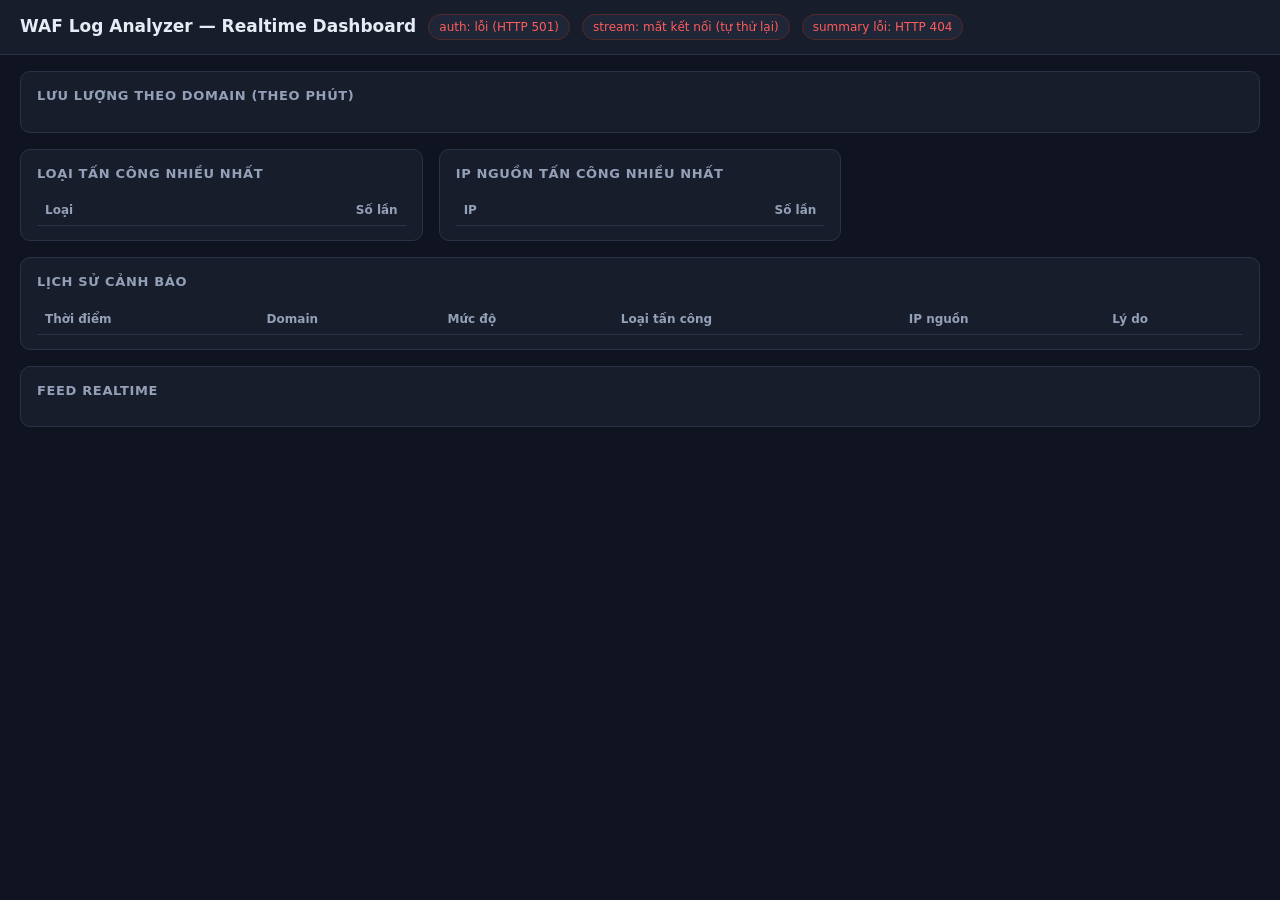
==== services/p5-dashboard/index.html @ bba795fc "update: create infra, services" ====
<!doctype html>
<html lang="vi">
<head>
  <meta charset="utf-8">
  <meta name="viewport" content="width=device-width, initial-scale=1">
  <title>WAF Dashboard</title>
  <style>
    :root {
      --bg: #0f1420; --panel: #171d2b; --panel2: #1e2637; --line: #2a3346;
      --fg: #e6ebf5; --muted: #93a0b8; --accent: #4da3ff;
      --sev-high: #ff5c5c; --sev-medium: #ffb020; --sev-low: #46c977; --bar: #3d6fb5;
    }
    * { box-sizing: border-box; }
    body { margin: 0; background: var(--bg); color: var(--fg);
      font: 14px/1.5 system-ui, -apple-system, Segoe UI, Roboto, sans-serif; }
    header { display: flex; align-items: center; gap: 12px; flex-wrap: wrap;
      padding: 14px 20px; border-bottom: 1px solid var(--line); background: var(--panel); }
    header h1 { font-size: 17px; margin: 0; font-weight: 650; }
    .pill { font-size: 12px; padding: 3px 10px; border-radius: 999px;
      background: var(--panel2); color: var(--muted); border: 1px solid var(--line); }
    .pill.ok { color: var(--sev-low); border-color: #24503a; }
    .pill.err { color: var(--sev-high); border-color: #522a2a; }
    main { padding: 16px 20px; display: grid; gap: 16px;
      grid-template-columns: repeat(auto-fit, minmax(320px, 1fr)); }
    .panel { background: var(--panel); border: 1px solid var(--line); border-radius: 10px;
      padding: 14px 16px; min-width: 0; }
    .panel h2 { font-size: 13px; text-transform: uppercase; letter-spacing: .05em;
      color: var(--muted); margin: 0 0 12px; font-weight: 600; }
    .span-2 { grid-column: 1 / -1; }
    table { width: 100%; border-collapse: collapse; }
    th, td { text-align: left; padding: 6px 8px; border-bottom: 1px solid var(--line);
      font-variant-numeric: tabular-nums; }
    th { color: var(--muted); font-weight: 600; font-size: 12px; }
    td.num, th.num { text-align: right; }
    .empty { color: var(--muted); font-style: italic; padding: 8px; }
    .bars { display: flex; align-items: flex-end; gap: 2px; height: 44px; margin-top: 6px; }
    .bars > span { flex: 1 1 0; background: var(--bar); border-radius: 2px 2px 0 0; min-height: 2px; }
    .traffic-row { padding: 8px 0; border-bottom: 1px solid var(--line); }
    .traffic-row:last-child { border-bottom: 0; }
    .traffic-head { display: flex; justify-content: space-between; font-size: 13px; }
    .traffic-head b { font-weight: 600; }
    .sev { font-size: 11px; padding: 1px 7px; border-radius: 999px; border: 1px solid var(--line); }
    .sev.high { color: var(--sev-high); } .sev.medium { color: var(--sev-medium); }
    .sev.low { color: var(--sev-low); }
    .feed { max-height: 340px; overflow-y: auto; }
    .feed-item { padding: 6px 8px; border-bottom: 1px solid var(--line); font-size: 13px; }
    .feed-item:last-child { border-bottom: 0; }
    .feed-item .ev { color: var(--accent); font-weight: 600; }
    .feed-item .meta { color: var(--muted); font-size: 12px; }
    code { color: var(--muted); }
  </style>
</head>
<body>
  <header>
    <h1>WAF Log Analyzer — Realtime Dashboard</h1>
    <span id="auth-status" class="pill">auth: …</span>
    <span id="stream-status" class="pill">stream: …</span>
    <span id="updated" class="pill"></span>
  </header>

  <main>
    <section class="panel span-2">
      <h2>Lưu lượng theo domain (theo phút)</h2>
      <div id="traffic"></div>
    </section>

    <section class="panel">
      <h2>Loại tấn công nhiều nhất</h2>
      <table><thead><tr><th>Loại</th><th class="num">Số lần</th></tr></thead>
        <tbody id="top-attacks"></tbody></table>
    </section>

    <section class="panel">
      <h2>IP nguồn tấn công nhiều nhất</h2>
      <table><thead><tr><th>IP</th><th class="num">Số lần</th></tr></thead>
        <tbody id="top-ips"></tbody></table>
    </section>

    <section class="panel span-2">
      <h2>Lịch sử cảnh báo</h2>
      <table><thead><tr><th>Thời điểm</th><th>Domain</th><th>Mức độ</th>
        <th>Loại tấn công</th><th>IP nguồn</th><th>Lý do</th></tr></thead>
        <tbody id="alerts"></tbody></table>
    </section>

    <section class="panel span-2">
      <h2>Feed realtime</h2>
      <div id="feed" class="feed"></div>
    </section>
  </main>

  <script>
    "use strict";
    const POLL_MS = 5000;      // poll summary định kỳ (bổ sung cho SSE)
    const MAX_FEED = 100;      // số dòng feed giữ trên UI
    const feedEl = document.getElementById("feed");

    function setPill(id, text, cls) {
      const el = document.getElementById(id);
      el.textContent = text;
      el.className = "pill" + (cls ? " " + cls : "");
    }
    function esc(v) {
      return String(v == null ? "" : v)
        .replace(/&/g, "&amp;").replace(/</g, "&lt;").replace(/>/g, "&gt;");
    }
    function sevClass(s) {
      s = String(s || "").toLowerCase();
      return s === "high" || s === "critical" ? "high" : s === "medium" ? "medium" : "low";
    }

    // Bước 1: lấy token + đặt cookie waf_token (P5 tự xử lý đăng nhập phía client).
    async function getToken() {
      try {
        const res = await fetch("/api/auth/token", {
          method: "POST",
          headers: { "content-type": "application/json" },
          body: '{"client_id":"dashboard","client_secret":"dashboard"}',
          credentials: "include",
        });
        if (!res.ok) throw new Error("HTTP " + res.status);
        setPill("auth-status", "auth: ok", "ok");
        return true;
      } catch (e) {
        setPill("auth-status", "auth: lỗi (" + e.message + ")", "err");
        return false;
      }
    }

    // Bước 2: nạp tổng hợp (cookie JWT gửi kèm qua credentials:include).
    async function loadSummary() {
      try {
        const res = await fetch("/api/dashboard/summary", { credentials: "include" });
        if (!res.ok) throw new Error("HTTP " + res.status);
        render(await res.json());
        setPill("updated", "cập nhật: " + new Date().toLocaleTimeString());
      } catch (e) {
        setPill("updated", "summary lỗi: " + e.message, "err");
      }
    }

    // Bước 3: mở SSE realtime (EventSource dùng cookie qua withCredentials).
    function connectStream() {
      let src;
      try {
        src = new EventSource("/api/dashboard/stream", { withCredentials: true });
      } catch (e) {
        setPill("stream-status", "stream: không mở được", "err");
        return;
      }
      src.onopen = () => setPill("stream-status", "stream: live", "ok");
      src.onerror = () => setPill("stream-status", "stream: mất kết nối (tự thử lại)", "err");
      const onEvent = (ev) => {
        try { pushFeed(JSON.parse(ev.data)); } catch (_) {}
      };
      ["attack.detected", "anomaly.scored", "alert.triggered", "log.enriched"]
        .forEach((name) => src.addEventListener(name, onEvent));
      src.onmessage = onEvent; // fallback nếu không có trường event
    }

    function pushFeed(item) {
      const div = document.createElement("div");
      div.className = "feed-item";
      const d = item.data || {};
      const detail = d.attack_type || (d.attack_types || []).join(", ")
        || d.path || d.url || "";
      div.innerHTML = '<span class="ev">' + esc(item.event) + '</span> '
        + '<span class="meta">' + esc(item.domain || "") + " · "
        + esc((item.timestamp || "").slice(11, 19)) + "</span>"
        + (detail ? "<div>" + esc(detail) + (d.src_ip ? " ← " + esc(d.src_ip) : "") + "</div>" : "");
      feedEl.prepend(div);
      while (feedEl.childElementCount > MAX_FEED) feedEl.removeChild(feedEl.lastChild);
    }

    function render(s) {
      renderTraffic(s.traffic || []);
      renderCounts("top-attacks", (s.top_attacks || []).map(r => [r.attack_type, r.count]));
      renderCounts("top-ips", (s.top_ips || []).map(r => [r.ip, r.count]));
      renderAlerts(s.alerts || []);
      // Lấp feed bằng sự kiện gần nhất khi mới tải (feed còn trống) để không trắng
      // trang trong lúc chờ sự kiện SSE tiếp theo. SSE sẽ nối tiếp phía trên.
      if (feedEl.childElementCount === 0 && Array.isArray(s.recent)) {
        s.recent.slice(-MAX_FEED).forEach(pushFeed);
      }
    }

    function renderTraffic(rows) {
      const byDomain = {};
      rows.forEach((r) => { (byDomain[r.domain] = byDomain[r.domain] || []).push(r); });
      const domains = Object.keys(byDomain).sort();
      const host = document.getElementById("traffic");
      if (!domains.length) { host.innerHTML = '<div class="empty">Chưa có lưu lượng.</div>'; return; }
      host.innerHTML = domains.map((domain) => {
        const series = byDomain[domain].sort((a, b) => a.minute < b.minute ? -1 : 1);
        const total = series.reduce((sum, r) => sum + r.count, 0);
        const max = Math.max.apply(null, series.map(r => r.count));
        const bars = series.slice(-60).map((r) =>
          '<span title="' + esc(r.minute) + ": " + r.count + '" style="height:'
          + Math.max(4, Math.round((r.count / max) * 100)) + '%"></span>').join("");
        return '<div class="traffic-row"><div class="traffic-head"><b>' + esc(domain)
          + "</b><span>" + total + " req · " + series.length + " phút</span></div>"
          + '<div class="bars">' + bars + "</div></div>";
      }).join("");
    }

    function renderCounts(id, pairs) {
      const body = document.getElementById(id);
      if (!pairs.length) { body.innerHTML = '<tr><td colspan="2" class="empty">Chưa có.</td></tr>'; return; }
      body.innerHTML = pairs.map(([k, v]) =>
        "<tr><td>" + esc(k) + '</td><td class="num">' + esc(v) + "</td></tr>").join("");
    }

    function renderAlerts(alerts) {
      const body = document.getElementById("alerts");
      if (!alerts.length) { body.innerHTML = '<tr><td colspan="6" class="empty">Chưa có cảnh báo.</td></tr>'; return; }
      body.innerHTML = alerts.map((a) =>
        "<tr><td>" + esc((a.triggered_at || "").slice(11, 19)) + "</td>"
        + "<td>" + esc(a.domain) + "</td>"
        + '<td><span class="sev ' + sevClass(a.severity) + '">' + esc(a.severity || "?") + "</span></td>"
        + "<td>" + esc((a.attack_types || []).join(", ")) + "</td>"
        + "<td>" + esc(a.src_ip || "") + "</td>"
        + "<td>" + esc(a.reason || "") + "</td></tr>").join("");
    }

    (async function init() {
      await getToken();
      await loadSummary();
      connectStream();
      setInterval(loadSummary, POLL_MS);
    })();
  </script>
</body>
</html>
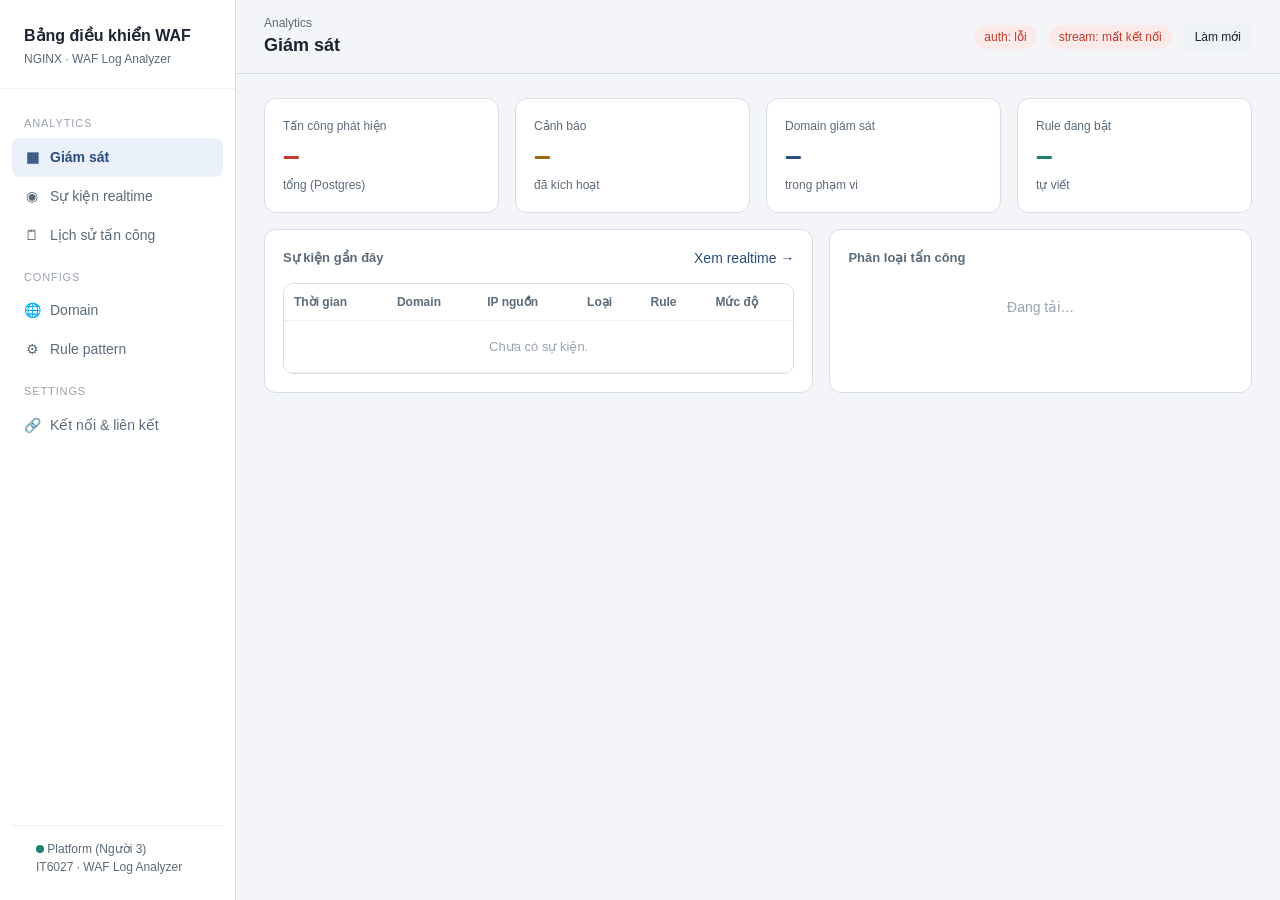
==== commit bedf548c: "update deploy full pipeline" ====
--- a/services/p5-dashboard/index.html
+++ b/services/p5-dashboard/index.html
@@ -3,231 +3,429 @@
 <head>
   <meta charset="utf-8">
   <meta name="viewport" content="width=device-width, initial-scale=1">
-  <title>WAF Dashboard</title>
+  <title>Bảng điều khiển WAF</title>
   <style>
-    :root {
-      --bg: #0f1420; --panel: #171d2b; --panel2: #1e2637; --line: #2a3346;
-      --fg: #e6ebf5; --muted: #93a0b8; --accent: #4da3ff;
-      --sev-high: #ff5c5c; --sev-medium: #ffb020; --sev-low: #46c977; --bar: #3d6fb5;
-    }
-    * { box-sizing: border-box; }
-    body { margin: 0; background: var(--bg); color: var(--fg);
-      font: 14px/1.5 system-ui, -apple-system, Segoe UI, Roboto, sans-serif; }
-    header { display: flex; align-items: center; gap: 12px; flex-wrap: wrap;
-      padding: 14px 20px; border-bottom: 1px solid var(--line); background: var(--panel); }
-    header h1 { font-size: 17px; margin: 0; font-weight: 650; }
-    .pill { font-size: 12px; padding: 3px 10px; border-radius: 999px;
-      background: var(--panel2); color: var(--muted); border: 1px solid var(--line); }
-    .pill.ok { color: var(--sev-low); border-color: #24503a; }
-    .pill.err { color: var(--sev-high); border-color: #522a2a; }
-    main { padding: 16px 20px; display: grid; gap: 16px;
-      grid-template-columns: repeat(auto-fit, minmax(320px, 1fr)); }
-    .panel { background: var(--panel); border: 1px solid var(--line); border-radius: 10px;
-      padding: 14px 16px; min-width: 0; }
-    .panel h2 { font-size: 13px; text-transform: uppercase; letter-spacing: .05em;
-      color: var(--muted); margin: 0 0 12px; font-weight: 600; }
-    .span-2 { grid-column: 1 / -1; }
-    table { width: 100%; border-collapse: collapse; }
-    th, td { text-align: left; padding: 6px 8px; border-bottom: 1px solid var(--line);
-      font-variant-numeric: tabular-nums; }
-    th { color: var(--muted); font-weight: 600; font-size: 12px; }
-    td.num, th.num { text-align: right; }
-    .empty { color: var(--muted); font-style: italic; padding: 8px; }
-    .bars { display: flex; align-items: flex-end; gap: 2px; height: 44px; margin-top: 6px; }
-    .bars > span { flex: 1 1 0; background: var(--bar); border-radius: 2px 2px 0 0; min-height: 2px; }
-    .traffic-row { padding: 8px 0; border-bottom: 1px solid var(--line); }
-    .traffic-row:last-child { border-bottom: 0; }
-    .traffic-head { display: flex; justify-content: space-between; font-size: 13px; }
-    .traffic-head b { font-weight: 600; }
-    .sev { font-size: 11px; padding: 1px 7px; border-radius: 999px; border: 1px solid var(--line); }
-    .sev.high { color: var(--sev-high); } .sev.medium { color: var(--sev-medium); }
-    .sev.low { color: var(--sev-low); }
-    .feed { max-height: 340px; overflow-y: auto; }
-    .feed-item { padding: 6px 8px; border-bottom: 1px solid var(--line); font-size: 13px; }
-    .feed-item:last-child { border-bottom: 0; }
-    .feed-item .ev { color: var(--accent); font-weight: 600; }
-    .feed-item .meta { color: var(--muted); font-size: 12px; }
-    code { color: var(--muted); }
+    :root{
+      --bg:#F3F5F8; --panel:#FFFFFF; --ink:#1B2430; --muted:#5C6B7A; --line:#D8DEE6; --line-soft:#EEF0F3;
+      --primary:#2B4C7E; --primary-soft:#EAF0FA;
+      --danger:#C4392B; --danger-soft:#FBEAE8;
+      --warn:#9C6511; --warn-soft:#FBF1DE;
+      --ok:#1E7F6E; --ok-soft:#E3F2EE;
+    }
+    *{box-sizing:border-box}
+    html,body{margin:0;height:100%}
+    body{font:14px/1.5 -apple-system,BlinkMacSystemFont,"Segoe UI",Roboto,Helvetica,Arial,sans-serif;color:var(--ink);
+      background:var(--bg);display:grid;grid-template-columns:236px 1fr;grid-template-rows:100vh}
+    a{color:var(--primary);text-decoration:none}
+
+    /* Sidebar (nền trắng theo design) */
+    aside{background:var(--panel);border-right:1px solid var(--line);display:flex;flex-direction:column;padding:24px 0;overflow-y:auto}
+    .brand{padding:0 24px 20px;border-bottom:1px solid var(--line-soft)}
+    .brand b{font-size:16px;color:var(--ink)}
+    .brand .sub{font-size:12px;color:var(--muted);margin-top:2px}
+    nav{padding:12px 12px;flex:1}
+    .navgroup{color:#9AA3B0;font-size:11px;letter-spacing:.08em;text-transform:uppercase;padding:14px 12px 6px}
+    .navitem{display:flex;align-items:center;gap:10px;width:100%;text-align:left;border:0;background:none;color:var(--muted);
+      padding:9px 12px;border-radius:8px;cursor:pointer;font:inherit}
+    .navitem:hover{background:#F3F5F8;color:var(--ink)}
+    .navitem.active{background:var(--primary-soft);color:var(--primary);font-weight:600}
+    .navitem .ic{width:16px;text-align:center}
+    .side-foot{padding:14px 24px 0;border-top:1px solid var(--line-soft);margin:8px 12px 0;font-size:12px;color:var(--muted)}
+
+    main{overflow-y:auto}
+    header.top{position:sticky;top:0;z-index:5;background:rgba(243,245,248,.92);backdrop-filter:blur(6px);
+      border-bottom:1px solid var(--line);display:flex;align-items:center;gap:12px;padding:14px 28px}
+    header.top .eyebrow{font-size:12px;color:var(--muted)}
+    header.top h1{font-size:18px;margin:0}
+    .spacer{flex:1}
+    .pill{padding:3px 10px;border-radius:999px;font-size:12px;background:#E6EAF0;color:var(--muted)}
+    .pill.ok{background:var(--ok-soft);color:var(--ok)} .pill.err{background:var(--danger-soft);color:var(--danger)}
+    .btn{padding:8px 14px;border:0;border-radius:8px;cursor:pointer;font:inherit;font-weight:600}
+    .btn.primary{background:var(--primary);color:#fff} .btn.ghost{background:#EEF1F5;color:var(--ink)} .btn.danger{background:var(--danger);color:#fff}
+    .btn.sm{padding:5px 11px;font-size:12px;font-weight:500}
+    .wrap{padding:24px 28px;max-width:1240px}
+    section[data-view]{display:none} section[data-view].active{display:block}
+
+    .grid{display:grid;gap:16px}
+    .cards{grid-template-columns:repeat(auto-fit,minmax(190px,1fr))}
+    .split{grid-template-columns:1.3fr 1fr}
+    @media(max-width:980px){.split{grid-template-columns:1fr}}
+    .panel{background:var(--panel);border:1px solid var(--line);border-radius:12px;padding:18px}
+    .panel h2{font-size:13px;margin:0 0 14px;color:var(--muted);font-weight:600}
+    .panelhead{display:flex;align-items:center;justify-content:space-between;margin:0 0 14px}
+    .panelhead h2{margin:0}
+
+    .stat .k{color:var(--muted);font-size:12px} .stat .v{font-size:30px;font-weight:700;line-height:1.15;margin-top:4px}
+    .stat .s{color:var(--muted);font-size:12px;margin-top:2px}
+    .v.red{color:var(--danger)} .v.blue{color:var(--primary)} .v.amber{color:var(--warn)} .v.teal{color:var(--ok)}
+
+    table{width:100%;border-collapse:collapse;font-size:13px}
+    th,td{text-align:left;padding:9px 10px;border-bottom:1px solid var(--line-soft);vertical-align:top}
+    th{color:var(--muted);font-weight:600;font-size:12px;position:sticky;top:0;background:var(--panel)}
+    tbody tr{cursor:default} tbody tr.sel{background:var(--primary-soft)}
+    tbody tr.clickable{cursor:pointer} tbody tr.clickable:hover{background:#FAFBFD}
+    code{font-family:ui-monospace,Menlo,monospace;font-size:12px;color:#7a4a00;word-break:break-all}
+    .tablewrap{max-height:460px;overflow:auto;border:1px solid var(--line);border-radius:10px}
+    .empty{color:#9AA3B0;padding:16px;text-align:center}
+    .tag{padding:2px 8px;border-radius:999px;font-size:11px;background:#EEF0F3;color:var(--muted);white-space:nowrap}
+    .sev{padding:2px 8px;border-radius:999px;font-size:11px;font-weight:600}
+    .sev.critical,.sev.high{background:var(--danger-soft);color:var(--danger)}
+    .sev.medium{background:var(--warn-soft);color:var(--warn)} .sev.low{background:var(--ok-soft);color:var(--ok)}
+    .dot{display:inline-block;width:8px;height:8px;border-radius:50%} .dot.on{background:var(--ok)} .dot.off{background:#9AA3B0}
+
+    .bar{display:flex;align-items:center;gap:10px;margin:8px 0}
+    .bar .lbl{width:130px;color:var(--ink);font-size:12px;text-transform:capitalize}
+    .bar .track{flex:1;background:#EEF1F5;border-radius:6px;height:12px;overflow:hidden}
+    .bar .fill{height:100%;background:var(--primary);border-radius:6px}
+    .bar .n{width:44px;text-align:right;font-variant-numeric:tabular-nums;color:var(--muted);font-size:12px}
+
+    label{display:block;font-size:12px;color:var(--muted);margin:12px 0 3px}
+    input,select,textarea{width:100%;padding:8px 10px;border:1px solid var(--line);border-radius:8px;background:#fff;font:inherit;color:var(--ink)}
+    textarea{font-family:ui-monospace,Menlo,monospace;min-height:46px}
+    .row{display:grid;grid-template-columns:1fr 1fr;gap:10px}
+    .actions{display:flex;gap:8px;margin-top:16px;flex-wrap:wrap}
+    .msg{margin-top:10px;padding:9px 11px;border-radius:8px;display:none;font-size:13px}
+    .msg.show{display:block}.msg.ok{background:var(--ok-soft);color:var(--ok)}.msg.err{background:var(--danger-soft);color:var(--danger)}
+    .linkcard{display:flex;justify-content:space-between;align-items:center;padding:12px 14px;border:1px solid var(--line);border-radius:10px;margin-bottom:10px}
+    .hint{color:var(--muted);font-size:12px;margin-top:8px}
   </style>
 </head>
 <body>
-  <header>
-    <h1>WAF Log Analyzer — Realtime Dashboard</h1>
-    <span id="auth-status" class="pill">auth: …</span>
-    <span id="stream-status" class="pill">stream: …</span>
-    <span id="updated" class="pill"></span>
-  </header>
+  <aside>
+    <div class="brand"><b>Bảng điều khiển WAF</b><div class="sub">NGINX · WAF Log Analyzer</div></div>
+    <nav id="nav">
+      <div class="navgroup">Analytics</div>
+      <button class="navitem active" data-nav="overview"><span class="ic">▦</span> Giám sát</button>
+      <button class="navitem" data-nav="realtime"><span class="ic">◉</span> Sự kiện realtime</button>
+      <button class="navitem" data-nav="history"><span class="ic">🗒</span> Lịch sử tấn công</button>
+      <div class="navgroup">Configs</div>
+      <button class="navitem" data-nav="domains"><span class="ic">🌐</span> Domain</button>
+      <button class="navitem" data-nav="rules"><span class="ic">⚙</span> Rule pattern</button>
+      <div class="navgroup">Settings</div>
+      <button class="navitem" data-nav="settings"><span class="ic">🔗</span> Kết nối &amp; liên kết</button>
+    </nav>
+    <div class="side-foot"><span class="dot on"></span> Platform (Người 3)<br>IT6027 · WAF Log Analyzer</div>
+  </aside>
 
   <main>
-    <section class="panel span-2">
-      <h2>Lưu lượng theo domain (theo phút)</h2>
-      <div id="traffic"></div>
-    </section>
-
-    <section class="panel">
-      <h2>Loại tấn công nhiều nhất</h2>
-      <table><thead><tr><th>Loại</th><th class="num">Số lần</th></tr></thead>
-        <tbody id="top-attacks"></tbody></table>
-    </section>
-
-    <section class="panel">
-      <h2>IP nguồn tấn công nhiều nhất</h2>
-      <table><thead><tr><th>IP</th><th class="num">Số lần</th></tr></thead>
-        <tbody id="top-ips"></tbody></table>
-    </section>
-
-    <section class="panel span-2">
-      <h2>Lịch sử cảnh báo</h2>
-      <table><thead><tr><th>Thời điểm</th><th>Domain</th><th>Mức độ</th>
-        <th>Loại tấn công</th><th>IP nguồn</th><th>Lý do</th></tr></thead>
-        <tbody id="alerts"></tbody></table>
-    </section>
-
-    <section class="panel span-2">
-      <h2>Feed realtime</h2>
-      <div id="feed" class="feed"></div>
-    </section>
+    <header class="top">
+      <div><div class="eyebrow" id="page-eyebrow">Analytics</div><h1 id="page-title">Giám sát</h1></div>
+      <span class="spacer"></span>
+      <span id="auth-status" class="pill">auth: …</span>
+      <span id="stream-status" class="pill">stream: …</span>
+      <button class="btn ghost sm" id="refresh-btn">Làm mới</button>
+    </header>
+    <div class="wrap">
+
+      <!-- GIÁM SÁT -->
+      <section data-view="overview" class="active">
+        <div class="grid cards" style="margin-bottom:16px">
+          <div class="panel stat"><div class="k">Tấn công phát hiện</div><div class="v red" id="s-attacks">–</div><div class="s">tổng (Postgres)</div></div>
+          <div class="panel stat"><div class="k">Cảnh báo</div><div class="v amber" id="s-alerts">–</div><div class="s">đã kích hoạt</div></div>
+          <div class="panel stat"><div class="k">Domain giám sát</div><div class="v blue" id="s-domains">–</div><div class="s">trong phạm vi</div></div>
+          <div class="panel stat"><div class="k">Rule đang bật</div><div class="v teal" id="s-rules">–</div><div class="s">tự viết</div></div>
+        </div>
+        <div class="grid split">
+          <div class="panel">
+            <div class="panelhead"><h2>Sự kiện gần đây</h2><a href="#realtime" onclick="show('realtime')">Xem realtime →</a></div>
+            <div class="tablewrap" style="max-height:360px">
+              <table><thead><tr><th>Thời gian</th><th>Domain</th><th>IP nguồn</th><th>Loại</th><th>Rule</th><th>Mức độ</th></tr></thead>
+              <tbody id="ov-events"><tr><td colspan="6" class="empty">Đang tải…</td></tr></tbody></table>
+            </div>
+          </div>
+          <div class="panel"><h2>Phân loại tấn công</h2><div id="top-attacks"><div class="empty">Đang tải…</div></div></div>
+        </div>
+      </section>
+
+      <!-- REALTIME -->
+      <section data-view="realtime">
+        <div class="panel">
+          <div class="panelhead"><h2>Sự kiện realtime (SSE) — <span id="feed-count">0</span></h2><span class="pill" id="stream-status2">…</span></div>
+          <div class="tablewrap" style="max-height:560px">
+            <table><thead><tr><th>Thời gian</th><th>Domain</th><th>IP nguồn</th><th>Loại</th><th>Rule</th><th>Mức độ</th><th>Điểm</th><th>URL</th><th>Sự kiện</th></tr></thead>
+            <tbody id="feed"><tr><td colspan="9" class="empty">Chờ sự kiện… chạy <code>make demo</code> để thấy realtime.</td></tr></tbody></table>
+          </div>
+        </div>
+      </section>
+
+      <!-- LỊCH SỬ -->
+      <section data-view="history">
+        <div class="panel">
+          <h2>Lịch sử tấn công (Postgres · sống sót restart)</h2>
+          <div class="row" style="grid-template-columns:1fr 1fr auto;align-items:end">
+            <div><label>Lọc domain</label><input id="h-domain" placeholder="vd shop.local"></div>
+            <div><label>Lọc loại</label><input id="h-type" placeholder="vd sql_injection"></div>
+            <div><button class="btn primary" id="h-load">Tải</button></div>
+          </div>
+          <div class="tablewrap" style="margin-top:12px">
+            <table><thead><tr><th>Thời gian</th><th>Domain</th><th>Loại</th><th>Mức</th><th>Rule</th><th>IP nguồn</th><th>URL</th></tr></thead>
+            <tbody id="history-body"><tr><td colspan="7" class="empty">Bấm "Tải"</td></tr></tbody></table>
+          </div>
+        </div>
+      </section>
+
+      <!-- DOMAIN (master-detail) -->
+      <section data-view="domains">
+        <div class="grid split">
+          <div class="panel">
+            <div class="panelhead"><h2>Domain trong phạm vi (Scope · P1)</h2><button class="btn ghost sm" id="d-new">+ Thêm domain</button></div>
+            <div class="tablewrap">
+              <table><thead><tr><th>Domain</th><th>Loại</th><th>Trạng thái</th><th>Ghi chú</th></tr></thead>
+              <tbody id="domains-body"><tr><td colspan="4" class="empty">Đang tải…</td></tr></tbody></table>
+            </div>
+            <p class="hint">Chỉ domain/ứng dụng ở đây mới được pipeline xử lý (mọi service gọi <code>GET /scope/check</code> trước).</p>
+          </div>
+          <div class="panel">
+            <h2 id="d-form-title">CẤU HÌNH DOMAIN</h2>
+            <form id="domain-form" autocomplete="off">
+              <label>Target (domain hoặc tên ứng dụng)</label>
+              <input id="d-target" placeholder="vd myapp.com" required>
+              <div class="row">
+                <div><label>Loại</label><select id="d-type"><option value="domain">domain</option><option value="app">app</option></select></div>
+                <div><label>Trạng thái</label><select id="d-enabled"><option value="true">bật</option><option value="false">tắt</option></select></div>
+              </div>
+              <label>Ghi chú</label>
+              <input id="d-note" placeholder="(tuỳ chọn)">
+              <div class="actions">
+                <button type="submit" class="btn primary">Lưu cấu hình</button>
+                <button type="button" class="btn danger" id="d-delete" hidden>Xoá</button>
+              </div>
+              <div id="d-msg" class="msg"></div>
+            </form>
+          </div>
+        </div>
+      </section>
+
+      <!-- RULE (master-detail) -->
+      <section data-view="rules">
+        <div class="grid split">
+          <div class="panel">
+            <div class="panelhead"><h2>Rule (D2) — <span id="rule-count">0</span></h2><button class="btn ghost sm" id="r-new">+ Thêm rule</button></div>
+            <div style="margin-bottom:8px"><input id="r-filter" placeholder="Lọc theo id / loại / tên…"></div>
+            <div class="tablewrap">
+              <table><thead><tr><th>Tên rule</th><th>Danh mục</th><th>Pattern</th><th>Mức độ</th></tr></thead>
+              <tbody id="rules-body"><tr><td colspan="4" class="empty">Đang tải…</td></tr></tbody></table>
+            </div>
+          </div>
+          <div class="panel">
+            <h2 id="rule-form-title">CHI TIẾT RULE</h2>
+            <form id="rule-form" autocomplete="off">
+              <div class="row">
+                <div><label>ID</label><input id="ru-id" placeholder="sqli-custom-1" required></div>
+                <div><label>Tên</label><input id="ru-name" placeholder="Mô tả ngắn" required></div>
+              </div>
+              <div class="row">
+                <div><label>Danh mục</label><select id="ru-type">
+                  <option>sql_injection</option><option>xss</option><option>path_traversal</option>
+                  <option>command_injection</option><option>lfi</option><option>rfi</option>
+                  <option>sensitive_file</option><option>log4shell</option><option>ssti</option><option>scanner</option>
+                </select></div>
+                <div><label>Mức độ</label><select id="ru-sev"><option>low</option><option selected>medium</option><option>high</option><option>critical</option></select></div>
+              </div>
+              <label>Target (trường khớp)</label>
+              <select id="ru-target"><option>any</option><option>path_decoded</option><option>query_decoded</option><option>path</option><option>query_string</option><option>user_agent</option><option>referer</option><option>url_decoded</option></select>
+              <label>Pattern (regex)</label>
+              <textarea id="ru-pattern" placeholder="(?i)union\s+select" required></textarea>
+              <label>Mô tả</label>
+              <input id="ru-desc" placeholder="(tuỳ chọn)">
+              <div class="actions">
+                <button type="submit" class="btn primary" id="ru-submit">Lưu rule</button>
+                <button type="button" class="btn ghost" id="ru-validate">Kiểm tra pattern</button>
+                <button type="button" class="btn danger" id="ru-delete" hidden>Xoá</button>
+              </div>
+              <div id="ru-msg" class="msg"></div>
+            </form>
+          </div>
+        </div>
+      </section>
+
+      <!-- SETTINGS -->
+      <section data-view="settings">
+        <div class="panel" style="max-width:660px">
+          <h2>Kết nối &amp; liên kết vận hành</h2>
+          <div id="links"></div>
+          <p class="hint">Admin dashboard này dành cho Người 3 (Platform): theo dõi realtime + cấu hình domain/rule. Đội vận hành xem metrics & logs dài hạn trên Grafana.</p>
+        </div>
+      </section>
+
+    </div>
   </main>
 
   <script>
-    "use strict";
-    const POLL_MS = 5000;      // poll summary định kỳ (bổ sung cho SSE)
-    const MAX_FEED = 100;      // số dòng feed giữ trên UI
-    const feedEl = document.getElementById("feed");
-
-    function setPill(id, text, cls) {
-      const el = document.getElementById(id);
-      el.textContent = text;
-      el.className = "pill" + (cls ? " " + cls : "");
-    }
-    function esc(v) {
-      return String(v == null ? "" : v)
-        .replace(/&/g, "&amp;").replace(/</g, "&lt;").replace(/>/g, "&gt;");
-    }
-    function sevClass(s) {
-      s = String(s || "").toLowerCase();
-      return s === "high" || s === "critical" ? "high" : s === "medium" ? "medium" : "low";
-    }
-
-    // Bước 1: lấy token + đặt cookie waf_token (P5 tự xử lý đăng nhập phía client).
-    async function getToken() {
-      try {
-        const res = await fetch("/api/auth/token", {
-          method: "POST",
-          headers: { "content-type": "application/json" },
-          body: '{"client_id":"dashboard","client_secret":"dashboard"}',
-          credentials: "include",
-        });
-        if (!res.ok) throw new Error("HTTP " + res.status);
-        setPill("auth-status", "auth: ok", "ok");
-        return true;
-      } catch (e) {
-        setPill("auth-status", "auth: lỗi (" + e.message + ")", "err");
-        return false;
-      }
-    }
-
-    // Bước 2: nạp tổng hợp (cookie JWT gửi kèm qua credentials:include).
-    async function loadSummary() {
-      try {
-        const res = await fetch("/api/dashboard/summary", { credentials: "include" });
-        if (!res.ok) throw new Error("HTTP " + res.status);
-        render(await res.json());
-        setPill("updated", "cập nhật: " + new Date().toLocaleTimeString());
-      } catch (e) {
-        setPill("updated", "summary lỗi: " + e.message, "err");
-      }
-    }
-
-    // Bước 3: mở SSE realtime (EventSource dùng cookie qua withCredentials).
-    function connectStream() {
-      let src;
-      try {
-        src = new EventSource("/api/dashboard/stream", { withCredentials: true });
-      } catch (e) {
-        setPill("stream-status", "stream: không mở được", "err");
-        return;
-      }
-      src.onopen = () => setPill("stream-status", "stream: live", "ok");
-      src.onerror = () => setPill("stream-status", "stream: mất kết nối (tự thử lại)", "err");
-      const onEvent = (ev) => {
-        try { pushFeed(JSON.parse(ev.data)); } catch (_) {}
-      };
-      ["attack.detected", "anomaly.scored", "alert.triggered", "log.enriched"]
-        .forEach((name) => src.addEventListener(name, onEvent));
-      src.onmessage = onEvent; // fallback nếu không có trường event
-    }
-
-    function pushFeed(item) {
-      const div = document.createElement("div");
-      div.className = "feed-item";
-      const d = item.data || {};
-      const detail = d.attack_type || (d.attack_types || []).join(", ")
-        || d.path || d.url || "";
-      div.innerHTML = '<span class="ev">' + esc(item.event) + '</span> '
-        + '<span class="meta">' + esc(item.domain || "") + " · "
-        + esc((item.timestamp || "").slice(11, 19)) + "</span>"
-        + (detail ? "<div>" + esc(detail) + (d.src_ip ? " ← " + esc(d.src_ip) : "") + "</div>" : "");
-      feedEl.prepend(div);
-      while (feedEl.childElementCount > MAX_FEED) feedEl.removeChild(feedEl.lastChild);
-    }
-
-    function render(s) {
-      renderTraffic(s.traffic || []);
-      renderCounts("top-attacks", (s.top_attacks || []).map(r => [r.attack_type, r.count]));
-      renderCounts("top-ips", (s.top_ips || []).map(r => [r.ip, r.count]));
-      renderAlerts(s.alerts || []);
-      // Lấp feed bằng sự kiện gần nhất khi mới tải (feed còn trống) để không trắng
-      // trang trong lúc chờ sự kiện SSE tiếp theo. SSE sẽ nối tiếp phía trên.
-      if (feedEl.childElementCount === 0 && Array.isArray(s.recent)) {
-        s.recent.slice(-MAX_FEED).forEach(pushFeed);
-      }
-    }
-
-    function renderTraffic(rows) {
-      const byDomain = {};
-      rows.forEach((r) => { (byDomain[r.domain] = byDomain[r.domain] || []).push(r); });
-      const domains = Object.keys(byDomain).sort();
-      const host = document.getElementById("traffic");
-      if (!domains.length) { host.innerHTML = '<div class="empty">Chưa có lưu lượng.</div>'; return; }
-      host.innerHTML = domains.map((domain) => {
-        const series = byDomain[domain].sort((a, b) => a.minute < b.minute ? -1 : 1);
-        const total = series.reduce((sum, r) => sum + r.count, 0);
-        const max = Math.max.apply(null, series.map(r => r.count));
-        const bars = series.slice(-60).map((r) =>
-          '<span title="' + esc(r.minute) + ": " + r.count + '" style="height:'
-          + Math.max(4, Math.round((r.count / max) * 100)) + '%"></span>').join("");
-        return '<div class="traffic-row"><div class="traffic-head"><b>' + esc(domain)
-          + "</b><span>" + total + " req · " + series.length + " phút</span></div>"
-          + '<div class="bars">' + bars + "</div></div>";
-      }).join("");
-    }
-
-    function renderCounts(id, pairs) {
-      const body = document.getElementById(id);
-      if (!pairs.length) { body.innerHTML = '<tr><td colspan="2" class="empty">Chưa có.</td></tr>'; return; }
-      body.innerHTML = pairs.map(([k, v]) =>
-        "<tr><td>" + esc(k) + '</td><td class="num">' + esc(v) + "</td></tr>").join("");
-    }
-
-    function renderAlerts(alerts) {
-      const body = document.getElementById("alerts");
-      if (!alerts.length) { body.innerHTML = '<tr><td colspan="6" class="empty">Chưa có cảnh báo.</td></tr>'; return; }
-      body.innerHTML = alerts.map((a) =>
-        "<tr><td>" + esc((a.triggered_at || "").slice(11, 19)) + "</td>"
-        + "<td>" + esc(a.domain) + "</td>"
-        + '<td><span class="sev ' + sevClass(a.severity) + '">' + esc(a.severity || "?") + "</span></td>"
-        + "<td>" + esc((a.attack_types || []).join(", ")) + "</td>"
-        + "<td>" + esc(a.src_ip || "") + "</td>"
-        + "<td>" + esc(a.reason || "") + "</td></tr>").join("");
-    }
-
-    (async function init() {
-      await getToken();
-      await loadSummary();
-      connectStream();
-      setInterval(loadSummary, POLL_MS);
-    })();
+    const $=(id)=>document.getElementById(id);
+    const esc=(v)=>String(v==null?"":v).replace(/&/g,"&amp;").replace(/</g,"&lt;").replace(/>/g,"&gt;");
+    const POLL_MS=5000, MAX_FEED=100;
+    const META={overview:["Analytics","Giám sát"],realtime:["Analytics","Sự kiện realtime"],history:["Analytics","Lịch sử tấn công"],
+      domains:["Configs","Domain"],rules:["Configs","Rule pattern"],settings:["Settings","Kết nối & liên kết"]};
+    // Feed chỉ hiện sự kiện rời rạc có nghĩa: mỗi rule khớp (attack.detected) và cảnh báo
+    // vượt ngưỡng (alert.triggered, kèm điểm). anomaly.scored là ĐIỂM CHẠY theo IP (recompute
+    // sau mỗi attack) -> không hiển thị thành dòng riêng để tránh trùng lặp.
+    const SEC_EVENTS=new Set(["attack.detected","alert.triggered"]);
+    const EVENT_LABEL={ "attack.detected":"phát hiện","anomaly.scored":"chấm điểm","alert.triggered":"cảnh báo" };
+    let events=[];  // sự kiện bảo mật gần đây (cho bảng)
+
+    const setPill=(id,t,c)=>{const e=$(id);if(!e)return;e.textContent=t;e.className="pill"+(c?" "+c:"");};
+    const api=(p,o={})=>fetch(p,{credentials:"include",headers:{"content-type":"application/json"},...o});
+
+    function show(view){
+      document.querySelectorAll("[data-view]").forEach(s=>s.classList.toggle("active",s.dataset.view===view));
+      document.querySelectorAll(".navitem").forEach(b=>b.classList.toggle("active",b.dataset.nav===view));
+      const m=META[view]||["",view];$("page-eyebrow").textContent=m[0];$("page-title").textContent=m[1];
+      location.hash=view; (LOADERS[view]||(()=>{}))();
+    }
+    $("nav").addEventListener("click",e=>{const b=e.target.closest(".navitem");if(b)show(b.dataset.nav);});
+    $("refresh-btn").addEventListener("click",()=>{(LOADERS[location.hash.slice(1)||"overview"]||(()=>{}))();});
+
+    async function getToken(){
+      try{const r=await api("/api/auth/token",{method:"POST",body:'{"client_id":"admin","client_secret":"admin"}'});
+        if(!r.ok)throw 0;setPill("auth-status","auth: ok","ok");}catch(e){setPill("auth-status","auth: lỗi","err");}
+    }
+
+    /* ---------- sự kiện bảo mật -> hàng bảng ---------- */
+    function eventRow(it,withKind){
+      const d=it.data||{};
+      const type=d.attack_type||(d.attack_types||[]).join(", ")||"";
+      const rule=d.rule_id||(d.rule_ids||[]).join(", ")||"";
+      const sev=d.severity||"";
+      return "<td>"+esc((it.timestamp||"").slice(11,19))+"</td><td>"+esc(it.domain||"")+"</td><td>"+esc(d.src_ip||"")+"</td>"
+        +'<td><span class="tag">'+esc(type)+'</span></td><td><code>'+esc(rule)+"</code></td>"
+        +'<td>'+(sev?'<span class="sev '+esc(sev)+'">'+esc(sev)+"</span>":"")+"</td>"
+        +(withKind?('<td>'+(d.score!=null?esc(d.score)+(d.threshold!=null?" / "+esc(d.threshold):""):"")+"</td>"
+          +'<td><code>'+esc(d.url||"")+'</code></td><td><span class="tag">'+esc(EVENT_LABEL[it.event]||it.event)+"</span></td>"):"");
+    }
+    function renderEventTables(){
+      const feed=$("feed");
+      if(!events.length){feed.innerHTML='<tr><td colspan="9" class="empty">Chưa có sự kiện.</td></tr>';}
+      else feed.innerHTML=events.slice(0,MAX_FEED).map(it=>"<tr>"+eventRow(it,true)+"</tr>").join("");
+      $("feed-count").textContent=events.length;
+      const ov=$("ov-events");
+      if(!events.length){ov.innerHTML='<tr><td colspan="6" class="empty">Chưa có sự kiện.</td></tr>';}
+      else ov.innerHTML=events.slice(0,8).map(it=>"<tr>"+eventRow(it,false)+"</tr>").join("");
+    }
+    function pushEvent(it){ if(!SEC_EVENTS.has(it.event))return; events.unshift(it); if(events.length>MAX_FEED)events.pop(); renderEventTables(); }
+
+    /* ---------- realtime SSE ---------- */
+    let streamLive=false;
+    function connectStream(){
+      let src; try{src=new EventSource("/api/dashboard/stream",{withCredentials:true});}
+      catch(e){setPill("stream-status","stream: lỗi","err");return;}
+      const st=(t,c)=>{setPill("stream-status",t,c);setPill("stream-status2",t,c);};
+      src.onopen=()=>{streamLive=true;st("stream: live","ok");};
+      src.onerror=()=>{streamLive=false;st("stream: mất kết nối","err");};
+      const on=(ev)=>{try{pushEvent(JSON.parse(ev.data));}catch(_){}};
+      ["attack.detected","anomaly.scored","alert.triggered","log.enriched"].forEach(n=>src.addEventListener(n,on));
+      src.onmessage=on;
+    }
+
+    /* ---------- overview ---------- */
+    function renderBars(host,pairs){
+      if(!pairs.length){host.innerHTML='<div class="empty">Chưa có dữ liệu.</div>';return;}
+      const total=pairs.reduce((a,p)=>a+p[1],0)||1;const max=Math.max(...pairs.map(p=>p[1]));
+      host.innerHTML=pairs.map(([k,v])=>'<div class="bar"><span class="lbl">'+esc(k)+'</span>'
+        +'<span class="track"><span class="fill" style="width:'+Math.max(4,Math.round(v/max*100))+'%"></span></span>'
+        +'<span class="n">'+Math.round(v/total*100)+'%</span></div>').join("");
+    }
+    async function loadOverview(){
+      try{const s=await (await api("/api/dashboard/summary")).json();
+        renderBars($("top-attacks"),(s.top_attacks||[]).map(r=>[r.attack_type,r.count]));
+        $("s-domains").textContent=new Set((s.traffic||[]).map(t=>t.domain)).size||"0";
+        (s.recent||[]).filter(e=>SEC_EVENTS.has(e.event)).slice().reverse().forEach(e=>{if(!events.length)pushEvent(e);});
+      }catch(e){}
+      try{$("s-attacks").textContent=(await (await api("/api/dashboard/attacks?limit=1")).json()).count??"0";}catch(e){}
+      try{$("s-alerts").textContent=((await (await api("/api/alerts/?limit=1")).json()).counters||{}).alerts??"0";}catch(e){}
+      try{const rl=await (await api("/api/rules/")).json();$("s-rules").textContent=rl.count??"0";}catch(e){}
+      renderEventTables();
+    }
+
+    /* ---------- history ---------- */
+    async function loadHistory(){
+      const q=new URLSearchParams({limit:"200"});
+      if($("h-domain").value.trim())q.set("domain",$("h-domain").value.trim());
+      if($("h-type").value.trim())q.set("attack_type",$("h-type").value.trim());
+      const b=$("history-body");b.innerHTML='<tr><td colspan="7" class="empty">Đang tải…</td></tr>';
+      try{const rows=((await (await api("/api/dashboard/attacks?"+q)).json()).attacks)||[];
+        b.innerHTML=rows.length?rows.map(a=>"<tr><td>"+esc((a.detected_at||"").slice(0,19).replace("T"," "))+"</td><td>"+esc(a.domain)
+          +'</td><td><span class="tag">'+esc(a.attack_type)+'</span></td><td><span class="sev '+esc(a.severity)+'">'+esc(a.severity)+"</span></td>"
+          +"<td><code>"+esc(a.rule_id)+"</code></td><td>"+esc(a.src_ip)+"</td><td><code>"+esc(a.url)+"</code></td></tr>").join("")
+          :'<tr><td colspan="7" class="empty">Không có dữ liệu.</td></tr>';
+      }catch(e){b.innerHTML='<tr><td colspan="7" class="empty">Lỗi tải.</td></tr>';}
+    }
+    $("h-load").addEventListener("click",loadHistory);
+
+    /* ---------- domains (master-detail) ---------- */
+    let domainsCache={};
+    function domainNew(){ $("d-form-title").textContent="THÊM DOMAIN"; $("domain-form").reset();
+      $("d-target").readOnly=false; $("d-delete").hidden=true; $("d-msg").className="msg";
+      document.querySelectorAll("#domains-body tr").forEach(t=>t.classList.remove("sel")); }
+    function domainSelect(t){ const d=domainsCache[t]; if(!d)return;
+      $("d-form-title").textContent="CẤU HÌNH DOMAIN"; $("d-target").value=d.target; $("d-target").readOnly=true;
+      $("d-type").value=d.target_type; $("d-enabled").value=String(!!d.enabled); $("d-note").value=d.note||"";
+      $("d-delete").hidden=false; $("d-msg").className="msg";
+      document.querySelectorAll("#domains-body tr").forEach(r=>r.classList.toggle("sel",r.dataset.t===t)); }
+    async function loadDomains(){
+      const b=$("domains-body");
+      try{const items=((await (await api("/api/scope/allowlist")).json()).items)||[];
+        domainsCache=Object.fromEntries(items.map(d=>[d.target,d]));
+        b.innerHTML=items.length?items.map(d=>'<tr class="clickable" data-t="'+esc(d.target)+'"><td><b>'+esc(d.target)+"</b></td>"
+          +'<td><span class="tag">'+esc(d.target_type)+'</span></td><td><span class="dot '+(d.enabled?"on":"off")+'"></span> '+(d.enabled?"bật":"tắt")+"</td>"
+          +"<td>"+esc(d.note||"")+"</td></tr>").join(""):'<tr><td colspan="4" class="empty">Chưa có.</td></tr>';
+        b.querySelectorAll("tr.clickable").forEach(tr=>tr.addEventListener("click",()=>domainSelect(tr.dataset.t)));
+      }catch(e){b.innerHTML='<tr><td colspan="4" class="empty">Lỗi tải.</td></tr>';}
+    }
+    $("d-new").addEventListener("click",domainNew);
+    $("domain-form").addEventListener("submit",async e=>{e.preventDefault();const m=$("d-msg");
+      const body={target:$("d-target").value.trim(),target_type:$("d-type").value,enabled:$("d-enabled").value==="true",note:$("d-note").value.trim()};
+      const r=await api("/api/scope/allowlist",{method:"POST",body:JSON.stringify(body)});
+      if(r.ok){m.className="msg show ok";m.textContent="✓ Đã lưu cấu hình";loadDomains();}
+      else{const j=await r.json().catch(()=>({}));m.className="msg show err";m.textContent="Lỗi ("+r.status+"): "+(j.message||j.detail||"");}});
+    $("d-delete").addEventListener("click",async ()=>{const t=$("d-target").value.trim();if(!t||!confirm("Xoá domain '"+t+"'?"))return;
+      const r=await api("/api/scope/allowlist/"+encodeURIComponent(t),{method:"DELETE"});if(r.ok){domainNew();loadDomains();}});
+
+    /* ---------- rules (master-detail) ---------- */
+    let rulesCache={},ruleList=[],editing=null;
+    function ruleMsg(t,ok){const m=$("ru-msg");m.textContent=t;m.className="msg show "+(ok?"ok":"err");}
+    function ruleNew(){editing=null;$("rule-form-title").textContent="THÊM RULE";$("rule-form").reset();$("ru-id").readOnly=false;
+      $("ru-submit").textContent="Lưu rule";$("ru-delete").hidden=true;$("ru-msg").className="msg";
+      document.querySelectorAll("#rules-body tr").forEach(t=>t.classList.remove("sel"));}
+    function ruleSelect(id){const r=rulesCache[id];if(!r)return;editing=id;$("rule-form-title").textContent="CHI TIẾT RULE";
+      $("ru-id").value=r.id;$("ru-id").readOnly=true;$("ru-name").value=r.name||"";$("ru-type").value=r.attack_type;$("ru-sev").value=r.severity;
+      $("ru-target").value=r.target;$("ru-pattern").value=r.pattern;$("ru-desc").value=r.description||"";
+      $("ru-submit").textContent="Cập nhật";$("ru-delete").hidden=false;$("ru-msg").className="msg";
+      document.querySelectorAll("#rules-body tr").forEach(t=>t.classList.toggle("sel",t.dataset.id===id));}
+    function renderRules(items){const b=$("rules-body");
+      b.innerHTML=items.length?items.map(r=>'<tr class="clickable" data-id="'+esc(r.id)+'"><td><b>'+esc(r.name)+"</b>"
+        +'<div style="color:var(--muted);font-size:11px"><code>'+esc(r.id)+"</code></div></td>"
+        +'<td><span class="tag">'+esc(r.attack_type)+'</span></td><td><code>'+esc((r.pattern||"").slice(0,26))+"</code></td>"
+        +'<td><span class="sev '+esc(r.severity)+'">'+esc(r.severity)+"</span></td></tr>").join(""):'<tr><td colspan="4" class="empty">Không có.</td></tr>';
+      b.querySelectorAll("tr.clickable").forEach(tr=>tr.addEventListener("click",()=>ruleSelect(tr.dataset.id)));}
+    async function loadRules(){try{const items=((await (await api("/api/rules/")).json()).items)||[];
+      ruleList=items;rulesCache=Object.fromEntries(items.map(r=>[r.id,r]));$("rule-count").textContent=items.length;renderRules(items);
+    }catch(e){$("rules-body").innerHTML='<tr><td colspan="4" class="empty">Lỗi tải.</td></tr>';}}
+    $("r-filter").addEventListener("input",e=>{const q=e.target.value.toLowerCase();
+      renderRules(ruleList.filter(r=>(r.id+" "+r.name+" "+r.attack_type).toLowerCase().includes(q)));});
+    function ruleForm(){return{id:$("ru-id").value.trim(),name:$("ru-name").value.trim(),attack_type:$("ru-type").value,
+      severity:$("ru-sev").value,target:$("ru-target").value,pattern:$("ru-pattern").value,description:$("ru-desc").value.trim()};}
+    async function submitRule(vOnly){const rule=ruleForm();let path="/api/rules/",method="POST";
+      if(vOnly)path="/api/rules/validate";else if(editing){path="/api/rules/"+encodeURIComponent(editing);method="PUT";}
+      const r=await api(path,{method,body:JSON.stringify(rule)});const j=await r.json().catch(()=>null);
+      if(r.ok){ruleMsg(vOnly?"Pattern hợp lệ ✓":(editing?"Đã cập nhật ✓ (D1 nạp lại ~5s)":"Đã thêm ✓ (D1 nạp lại ~5s)"),true);if(!vOnly){ruleNew();loadRules();}}
+      else{const err=j&&(Array.isArray(j.errors)?j.errors.join("; "):j.message)||"Lỗi";ruleMsg("Không lưu được ("+r.status+"): "+err,false);}}
+    $("rule-form").addEventListener("submit",e=>{e.preventDefault();submitRule(false);});
+    $("ru-validate").addEventListener("click",()=>submitRule(true));
+    $("r-new").addEventListener("click",ruleNew);
+    $("ru-delete").addEventListener("click",async ()=>{if(!editing||!confirm("Xoá rule '"+editing+"'?"))return;
+      const r=await api("/api/rules/"+encodeURIComponent(editing),{method:"DELETE"});if(r.ok){ruleNew();loadRules();}});
+
+    /* ---------- settings ---------- */
+    function loadSettings(){const h=location.hostname;
+      const L=[["Grafana (metrics + logs + SOC)","http://"+h+":3000"],["Prometheus","http://"+h+":9090"],
+        ["Mailpit (email cảnh báo)","http://"+h+":8025"],["RabbitMQ UI","http://"+h+":15672"],["Swagger (OpenAPI)","http://"+h+":8090"]];
+      $("links").innerHTML=L.map(([n,u])=>'<div class="linkcard"><span>'+esc(n)+'</span><a href="'+u+'" target="_blank" rel="noopener">'+esc(u)+" ↗</a></div>").join("");}
+
+    const LOADERS={overview:loadOverview,realtime:renderEventTables,history:()=>{},domains:loadDomains,rules:loadRules,settings:loadSettings};
+
+    (async function init(){await getToken();connectStream();show(location.hash.slice(1)||"overview");loadOverview();
+      setInterval(()=>{if((location.hash.slice(1)||"overview")==="overview")loadOverview();},POLL_MS);})();
   </script>
 </body>
 </html>
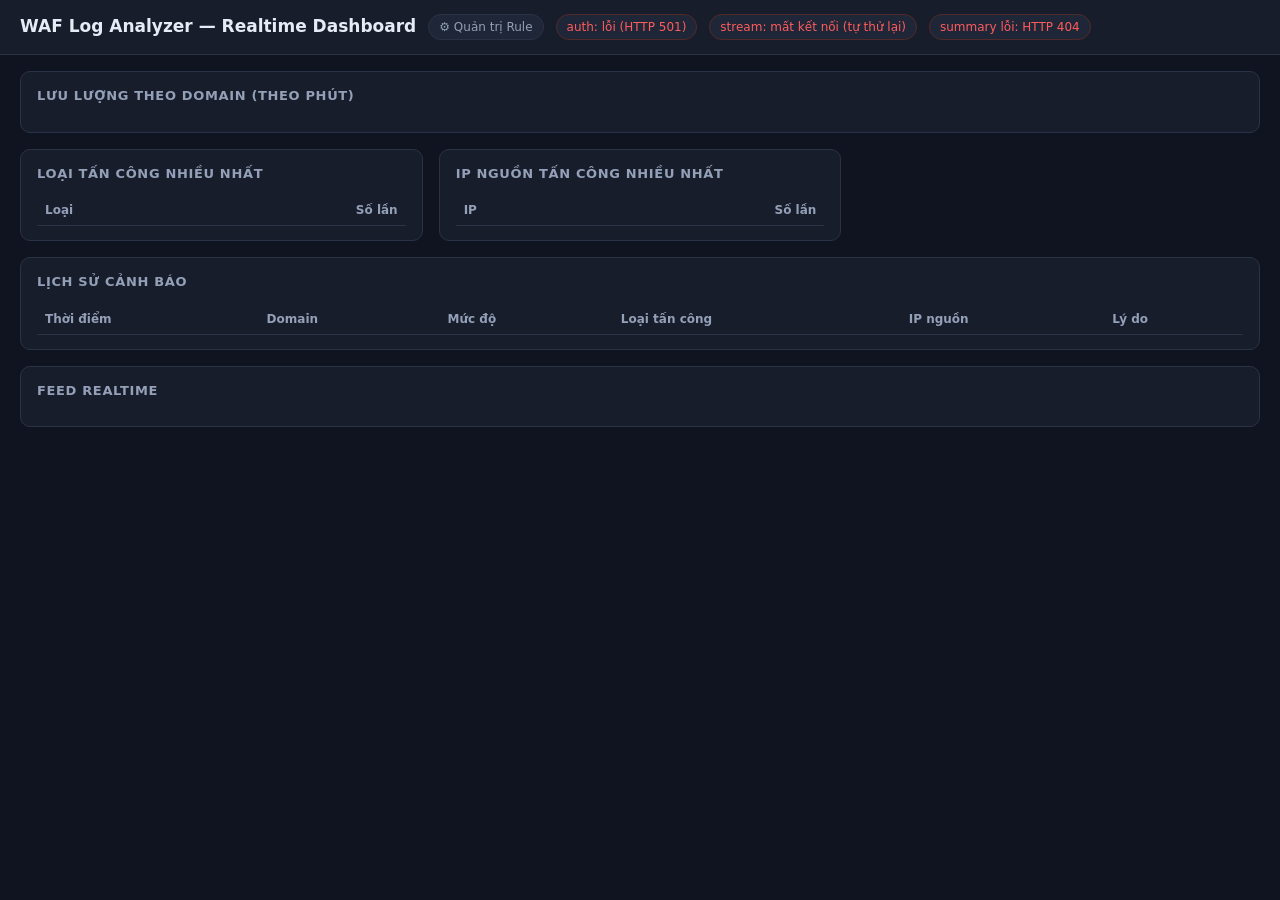
==== commit 3861f0d9: "update deploy full pipeline" ====
--- a/services/p5-dashboard/index.html
+++ b/services/p5-dashboard/index.html
@@ -3,429 +3,232 @@
 <head>
   <meta charset="utf-8">
   <meta name="viewport" content="width=device-width, initial-scale=1">
-  <title>Bảng điều khiển WAF</title>
+  <title>WAF Dashboard</title>
   <style>
-    :root{
-      --bg:#F3F5F8; --panel:#FFFFFF; --ink:#1B2430; --muted:#5C6B7A; --line:#D8DEE6; --line-soft:#EEF0F3;
-      --primary:#2B4C7E; --primary-soft:#EAF0FA;
-      --danger:#C4392B; --danger-soft:#FBEAE8;
-      --warn:#9C6511; --warn-soft:#FBF1DE;
-      --ok:#1E7F6E; --ok-soft:#E3F2EE;
-    }
-    *{box-sizing:border-box}
-    html,body{margin:0;height:100%}
-    body{font:14px/1.5 -apple-system,BlinkMacSystemFont,"Segoe UI",Roboto,Helvetica,Arial,sans-serif;color:var(--ink);
-      background:var(--bg);display:grid;grid-template-columns:236px 1fr;grid-template-rows:100vh}
-    a{color:var(--primary);text-decoration:none}
-
-    /* Sidebar (nền trắng theo design) */
-    aside{background:var(--panel);border-right:1px solid var(--line);display:flex;flex-direction:column;padding:24px 0;overflow-y:auto}
-    .brand{padding:0 24px 20px;border-bottom:1px solid var(--line-soft)}
-    .brand b{font-size:16px;color:var(--ink)}
-    .brand .sub{font-size:12px;color:var(--muted);margin-top:2px}
-    nav{padding:12px 12px;flex:1}
-    .navgroup{color:#9AA3B0;font-size:11px;letter-spacing:.08em;text-transform:uppercase;padding:14px 12px 6px}
-    .navitem{display:flex;align-items:center;gap:10px;width:100%;text-align:left;border:0;background:none;color:var(--muted);
-      padding:9px 12px;border-radius:8px;cursor:pointer;font:inherit}
-    .navitem:hover{background:#F3F5F8;color:var(--ink)}
-    .navitem.active{background:var(--primary-soft);color:var(--primary);font-weight:600}
-    .navitem .ic{width:16px;text-align:center}
-    .side-foot{padding:14px 24px 0;border-top:1px solid var(--line-soft);margin:8px 12px 0;font-size:12px;color:var(--muted)}
-
-    main{overflow-y:auto}
-    header.top{position:sticky;top:0;z-index:5;background:rgba(243,245,248,.92);backdrop-filter:blur(6px);
-      border-bottom:1px solid var(--line);display:flex;align-items:center;gap:12px;padding:14px 28px}
-    header.top .eyebrow{font-size:12px;color:var(--muted)}
-    header.top h1{font-size:18px;margin:0}
-    .spacer{flex:1}
-    .pill{padding:3px 10px;border-radius:999px;font-size:12px;background:#E6EAF0;color:var(--muted)}
-    .pill.ok{background:var(--ok-soft);color:var(--ok)} .pill.err{background:var(--danger-soft);color:var(--danger)}
-    .btn{padding:8px 14px;border:0;border-radius:8px;cursor:pointer;font:inherit;font-weight:600}
-    .btn.primary{background:var(--primary);color:#fff} .btn.ghost{background:#EEF1F5;color:var(--ink)} .btn.danger{background:var(--danger);color:#fff}
-    .btn.sm{padding:5px 11px;font-size:12px;font-weight:500}
-    .wrap{padding:24px 28px;max-width:1240px}
-    section[data-view]{display:none} section[data-view].active{display:block}
-
-    .grid{display:grid;gap:16px}
-    .cards{grid-template-columns:repeat(auto-fit,minmax(190px,1fr))}
-    .split{grid-template-columns:1.3fr 1fr}
-    @media(max-width:980px){.split{grid-template-columns:1fr}}
-    .panel{background:var(--panel);border:1px solid var(--line);border-radius:12px;padding:18px}
-    .panel h2{font-size:13px;margin:0 0 14px;color:var(--muted);font-weight:600}
-    .panelhead{display:flex;align-items:center;justify-content:space-between;margin:0 0 14px}
-    .panelhead h2{margin:0}
-
-    .stat .k{color:var(--muted);font-size:12px} .stat .v{font-size:30px;font-weight:700;line-height:1.15;margin-top:4px}
-    .stat .s{color:var(--muted);font-size:12px;margin-top:2px}
-    .v.red{color:var(--danger)} .v.blue{color:var(--primary)} .v.amber{color:var(--warn)} .v.teal{color:var(--ok)}
-
-    table{width:100%;border-collapse:collapse;font-size:13px}
-    th,td{text-align:left;padding:9px 10px;border-bottom:1px solid var(--line-soft);vertical-align:top}
-    th{color:var(--muted);font-weight:600;font-size:12px;position:sticky;top:0;background:var(--panel)}
-    tbody tr{cursor:default} tbody tr.sel{background:var(--primary-soft)}
-    tbody tr.clickable{cursor:pointer} tbody tr.clickable:hover{background:#FAFBFD}
-    code{font-family:ui-monospace,Menlo,monospace;font-size:12px;color:#7a4a00;word-break:break-all}
-    .tablewrap{max-height:460px;overflow:auto;border:1px solid var(--line);border-radius:10px}
-    .empty{color:#9AA3B0;padding:16px;text-align:center}
-    .tag{padding:2px 8px;border-radius:999px;font-size:11px;background:#EEF0F3;color:var(--muted);white-space:nowrap}
-    .sev{padding:2px 8px;border-radius:999px;font-size:11px;font-weight:600}
-    .sev.critical,.sev.high{background:var(--danger-soft);color:var(--danger)}
-    .sev.medium{background:var(--warn-soft);color:var(--warn)} .sev.low{background:var(--ok-soft);color:var(--ok)}
-    .dot{display:inline-block;width:8px;height:8px;border-radius:50%} .dot.on{background:var(--ok)} .dot.off{background:#9AA3B0}
-
-    .bar{display:flex;align-items:center;gap:10px;margin:8px 0}
-    .bar .lbl{width:130px;color:var(--ink);font-size:12px;text-transform:capitalize}
-    .bar .track{flex:1;background:#EEF1F5;border-radius:6px;height:12px;overflow:hidden}
-    .bar .fill{height:100%;background:var(--primary);border-radius:6px}
-    .bar .n{width:44px;text-align:right;font-variant-numeric:tabular-nums;color:var(--muted);font-size:12px}
-
-    label{display:block;font-size:12px;color:var(--muted);margin:12px 0 3px}
-    input,select,textarea{width:100%;padding:8px 10px;border:1px solid var(--line);border-radius:8px;background:#fff;font:inherit;color:var(--ink)}
-    textarea{font-family:ui-monospace,Menlo,monospace;min-height:46px}
-    .row{display:grid;grid-template-columns:1fr 1fr;gap:10px}
-    .actions{display:flex;gap:8px;margin-top:16px;flex-wrap:wrap}
-    .msg{margin-top:10px;padding:9px 11px;border-radius:8px;display:none;font-size:13px}
-    .msg.show{display:block}.msg.ok{background:var(--ok-soft);color:var(--ok)}.msg.err{background:var(--danger-soft);color:var(--danger)}
-    .linkcard{display:flex;justify-content:space-between;align-items:center;padding:12px 14px;border:1px solid var(--line);border-radius:10px;margin-bottom:10px}
-    .hint{color:var(--muted);font-size:12px;margin-top:8px}
+    :root {
+      --bg: #0f1420; --panel: #171d2b; --panel2: #1e2637; --line: #2a3346;
+      --fg: #e6ebf5; --muted: #93a0b8; --accent: #4da3ff;
+      --sev-high: #ff5c5c; --sev-medium: #ffb020; --sev-low: #46c977; --bar: #3d6fb5;
+    }
+    * { box-sizing: border-box; }
+    body { margin: 0; background: var(--bg); color: var(--fg);
+      font: 14px/1.5 system-ui, -apple-system, Segoe UI, Roboto, sans-serif; }
+    header { display: flex; align-items: center; gap: 12px; flex-wrap: wrap;
+      padding: 14px 20px; border-bottom: 1px solid var(--line); background: var(--panel); }
+    header h1 { font-size: 17px; margin: 0; font-weight: 650; }
+    .pill { font-size: 12px; padding: 3px 10px; border-radius: 999px;
+      background: var(--panel2); color: var(--muted); border: 1px solid var(--line); }
+    .pill.ok { color: var(--sev-low); border-color: #24503a; }
+    .pill.err { color: var(--sev-high); border-color: #522a2a; }
+    main { padding: 16px 20px; display: grid; gap: 16px;
+      grid-template-columns: repeat(auto-fit, minmax(320px, 1fr)); }
+    .panel { background: var(--panel); border: 1px solid var(--line); border-radius: 10px;
+      padding: 14px 16px; min-width: 0; }
+    .panel h2 { font-size: 13px; text-transform: uppercase; letter-spacing: .05em;
+      color: var(--muted); margin: 0 0 12px; font-weight: 600; }
+    .span-2 { grid-column: 1 / -1; }
+    table { width: 100%; border-collapse: collapse; }
+    th, td { text-align: left; padding: 6px 8px; border-bottom: 1px solid var(--line);
+      font-variant-numeric: tabular-nums; }
+    th { color: var(--muted); font-weight: 600; font-size: 12px; }
+    td.num, th.num { text-align: right; }
+    .empty { color: var(--muted); font-style: italic; padding: 8px; }
+    .bars { display: flex; align-items: flex-end; gap: 2px; height: 44px; margin-top: 6px; }
+    .bars > span { flex: 1 1 0; background: var(--bar); border-radius: 2px 2px 0 0; min-height: 2px; }
+    .traffic-row { padding: 8px 0; border-bottom: 1px solid var(--line); }
+    .traffic-row:last-child { border-bottom: 0; }
+    .traffic-head { display: flex; justify-content: space-between; font-size: 13px; }
+    .traffic-head b { font-weight: 600; }
+    .sev { font-size: 11px; padding: 1px 7px; border-radius: 999px; border: 1px solid var(--line); }
+    .sev.high { color: var(--sev-high); } .sev.medium { color: var(--sev-medium); }
+    .sev.low { color: var(--sev-low); }
+    .feed { max-height: 340px; overflow-y: auto; }
+    .feed-item { padding: 6px 8px; border-bottom: 1px solid var(--line); font-size: 13px; }
+    .feed-item:last-child { border-bottom: 0; }
+    .feed-item .ev { color: var(--accent); font-weight: 600; }
+    .feed-item .meta { color: var(--muted); font-size: 12px; }
+    code { color: var(--muted); }
   </style>
 </head>
 <body>
-  <aside>
-    <div class="brand"><b>Bảng điều khiển WAF</b><div class="sub">NGINX · WAF Log Analyzer</div></div>
-    <nav id="nav">
-      <div class="navgroup">Analytics</div>
-      <button class="navitem active" data-nav="overview"><span class="ic">▦</span> Giám sát</button>
-      <button class="navitem" data-nav="realtime"><span class="ic">◉</span> Sự kiện realtime</button>
-      <button class="navitem" data-nav="history"><span class="ic">🗒</span> Lịch sử tấn công</button>
-      <div class="navgroup">Configs</div>
-      <button class="navitem" data-nav="domains"><span class="ic">🌐</span> Domain</button>
-      <button class="navitem" data-nav="rules"><span class="ic">⚙</span> Rule pattern</button>
-      <div class="navgroup">Settings</div>
-      <button class="navitem" data-nav="settings"><span class="ic">🔗</span> Kết nối &amp; liên kết</button>
-    </nav>
-    <div class="side-foot"><span class="dot on"></span> Platform (Người 3)<br>IT6027 · WAF Log Analyzer</div>
-  </aside>
+  <header>
+    <h1>WAF Log Analyzer — Realtime Dashboard</h1>
+    <a href="/rules" class="pill" style="text-decoration:none">⚙ Quản trị Rule</a>
+    <span id="auth-status" class="pill">auth: …</span>
+    <span id="stream-status" class="pill">stream: …</span>
+    <span id="updated" class="pill"></span>
+  </header>
 
   <main>
-    <header class="top">
-      <div><div class="eyebrow" id="page-eyebrow">Analytics</div><h1 id="page-title">Giám sát</h1></div>
-      <span class="spacer"></span>
-      <span id="auth-status" class="pill">auth: …</span>
-      <span id="stream-status" class="pill">stream: …</span>
-      <button class="btn ghost sm" id="refresh-btn">Làm mới</button>
-    </header>
-    <div class="wrap">
-
-      <!-- GIÁM SÁT -->
-      <section data-view="overview" class="active">
-        <div class="grid cards" style="margin-bottom:16px">
-          <div class="panel stat"><div class="k">Tấn công phát hiện</div><div class="v red" id="s-attacks">–</div><div class="s">tổng (Postgres)</div></div>
-          <div class="panel stat"><div class="k">Cảnh báo</div><div class="v amber" id="s-alerts">–</div><div class="s">đã kích hoạt</div></div>
-          <div class="panel stat"><div class="k">Domain giám sát</div><div class="v blue" id="s-domains">–</div><div class="s">trong phạm vi</div></div>
-          <div class="panel stat"><div class="k">Rule đang bật</div><div class="v teal" id="s-rules">–</div><div class="s">tự viết</div></div>
-        </div>
-        <div class="grid split">
-          <div class="panel">
-            <div class="panelhead"><h2>Sự kiện gần đây</h2><a href="#realtime" onclick="show('realtime')">Xem realtime →</a></div>
-            <div class="tablewrap" style="max-height:360px">
-              <table><thead><tr><th>Thời gian</th><th>Domain</th><th>IP nguồn</th><th>Loại</th><th>Rule</th><th>Mức độ</th></tr></thead>
-              <tbody id="ov-events"><tr><td colspan="6" class="empty">Đang tải…</td></tr></tbody></table>
-            </div>
-          </div>
-          <div class="panel"><h2>Phân loại tấn công</h2><div id="top-attacks"><div class="empty">Đang tải…</div></div></div>
-        </div>
-      </section>
-
-      <!-- REALTIME -->
-      <section data-view="realtime">
-        <div class="panel">
-          <div class="panelhead"><h2>Sự kiện realtime (SSE) — <span id="feed-count">0</span></h2><span class="pill" id="stream-status2">…</span></div>
-          <div class="tablewrap" style="max-height:560px">
-            <table><thead><tr><th>Thời gian</th><th>Domain</th><th>IP nguồn</th><th>Loại</th><th>Rule</th><th>Mức độ</th><th>Điểm</th><th>URL</th><th>Sự kiện</th></tr></thead>
-            <tbody id="feed"><tr><td colspan="9" class="empty">Chờ sự kiện… chạy <code>make demo</code> để thấy realtime.</td></tr></tbody></table>
-          </div>
-        </div>
-      </section>
-
-      <!-- LỊCH SỬ -->
-      <section data-view="history">
-        <div class="panel">
-          <h2>Lịch sử tấn công (Postgres · sống sót restart)</h2>
-          <div class="row" style="grid-template-columns:1fr 1fr auto;align-items:end">
-            <div><label>Lọc domain</label><input id="h-domain" placeholder="vd shop.local"></div>
-            <div><label>Lọc loại</label><input id="h-type" placeholder="vd sql_injection"></div>
-            <div><button class="btn primary" id="h-load">Tải</button></div>
-          </div>
-          <div class="tablewrap" style="margin-top:12px">
-            <table><thead><tr><th>Thời gian</th><th>Domain</th><th>Loại</th><th>Mức</th><th>Rule</th><th>IP nguồn</th><th>URL</th></tr></thead>
-            <tbody id="history-body"><tr><td colspan="7" class="empty">Bấm "Tải"</td></tr></tbody></table>
-          </div>
-        </div>
-      </section>
-
-      <!-- DOMAIN (master-detail) -->
-      <section data-view="domains">
-        <div class="grid split">
-          <div class="panel">
-            <div class="panelhead"><h2>Domain trong phạm vi (Scope · P1)</h2><button class="btn ghost sm" id="d-new">+ Thêm domain</button></div>
-            <div class="tablewrap">
-              <table><thead><tr><th>Domain</th><th>Loại</th><th>Trạng thái</th><th>Ghi chú</th></tr></thead>
-              <tbody id="domains-body"><tr><td colspan="4" class="empty">Đang tải…</td></tr></tbody></table>
-            </div>
-            <p class="hint">Chỉ domain/ứng dụng ở đây mới được pipeline xử lý (mọi service gọi <code>GET /scope/check</code> trước).</p>
-          </div>
-          <div class="panel">
-            <h2 id="d-form-title">CẤU HÌNH DOMAIN</h2>
-            <form id="domain-form" autocomplete="off">
-              <label>Target (domain hoặc tên ứng dụng)</label>
-              <input id="d-target" placeholder="vd myapp.com" required>
-              <div class="row">
-                <div><label>Loại</label><select id="d-type"><option value="domain">domain</option><option value="app">app</option></select></div>
-                <div><label>Trạng thái</label><select id="d-enabled"><option value="true">bật</option><option value="false">tắt</option></select></div>
-              </div>
-              <label>Ghi chú</label>
-              <input id="d-note" placeholder="(tuỳ chọn)">
-              <div class="actions">
-                <button type="submit" class="btn primary">Lưu cấu hình</button>
-                <button type="button" class="btn danger" id="d-delete" hidden>Xoá</button>
-              </div>
-              <div id="d-msg" class="msg"></div>
-            </form>
-          </div>
-        </div>
-      </section>
-
-      <!-- RULE (master-detail) -->
-      <section data-view="rules">
-        <div class="grid split">
-          <div class="panel">
-            <div class="panelhead"><h2>Rule (D2) — <span id="rule-count">0</span></h2><button class="btn ghost sm" id="r-new">+ Thêm rule</button></div>
-            <div style="margin-bottom:8px"><input id="r-filter" placeholder="Lọc theo id / loại / tên…"></div>
-            <div class="tablewrap">
-              <table><thead><tr><th>Tên rule</th><th>Danh mục</th><th>Pattern</th><th>Mức độ</th></tr></thead>
-              <tbody id="rules-body"><tr><td colspan="4" class="empty">Đang tải…</td></tr></tbody></table>
-            </div>
-          </div>
-          <div class="panel">
-            <h2 id="rule-form-title">CHI TIẾT RULE</h2>
-            <form id="rule-form" autocomplete="off">
-              <div class="row">
-                <div><label>ID</label><input id="ru-id" placeholder="sqli-custom-1" required></div>
-                <div><label>Tên</label><input id="ru-name" placeholder="Mô tả ngắn" required></div>
-              </div>
-              <div class="row">
-                <div><label>Danh mục</label><select id="ru-type">
-                  <option>sql_injection</option><option>xss</option><option>path_traversal</option>
-                  <option>command_injection</option><option>lfi</option><option>rfi</option>
-                  <option>sensitive_file</option><option>log4shell</option><option>ssti</option><option>scanner</option>
-                </select></div>
-                <div><label>Mức độ</label><select id="ru-sev"><option>low</option><option selected>medium</option><option>high</option><option>critical</option></select></div>
-              </div>
-              <label>Target (trường khớp)</label>
-              <select id="ru-target"><option>any</option><option>path_decoded</option><option>query_decoded</option><option>path</option><option>query_string</option><option>user_agent</option><option>referer</option><option>url_decoded</option></select>
-              <label>Pattern (regex)</label>
-              <textarea id="ru-pattern" placeholder="(?i)union\s+select" required></textarea>
-              <label>Mô tả</label>
-              <input id="ru-desc" placeholder="(tuỳ chọn)">
-              <div class="actions">
-                <button type="submit" class="btn primary" id="ru-submit">Lưu rule</button>
-                <button type="button" class="btn ghost" id="ru-validate">Kiểm tra pattern</button>
-                <button type="button" class="btn danger" id="ru-delete" hidden>Xoá</button>
-              </div>
-              <div id="ru-msg" class="msg"></div>
-            </form>
-          </div>
-        </div>
-      </section>
-
-      <!-- SETTINGS -->
-      <section data-view="settings">
-        <div class="panel" style="max-width:660px">
-          <h2>Kết nối &amp; liên kết vận hành</h2>
-          <div id="links"></div>
-          <p class="hint">Admin dashboard này dành cho Người 3 (Platform): theo dõi realtime + cấu hình domain/rule. Đội vận hành xem metrics & logs dài hạn trên Grafana.</p>
-        </div>
-      </section>
-
-    </div>
+    <section class="panel span-2">
+      <h2>Lưu lượng theo domain (theo phút)</h2>
+      <div id="traffic"></div>
+    </section>
+
+    <section class="panel">
+      <h2>Loại tấn công nhiều nhất</h2>
+      <table><thead><tr><th>Loại</th><th class="num">Số lần</th></tr></thead>
+        <tbody id="top-attacks"></tbody></table>
+    </section>
+
+    <section class="panel">
+      <h2>IP nguồn tấn công nhiều nhất</h2>
+      <table><thead><tr><th>IP</th><th class="num">Số lần</th></tr></thead>
+        <tbody id="top-ips"></tbody></table>
+    </section>
+
+    <section class="panel span-2">
+      <h2>Lịch sử cảnh báo</h2>
+      <table><thead><tr><th>Thời điểm</th><th>Domain</th><th>Mức độ</th>
+        <th>Loại tấn công</th><th>IP nguồn</th><th>Lý do</th></tr></thead>
+        <tbody id="alerts"></tbody></table>
+    </section>
+
+    <section class="panel span-2">
+      <h2>Feed realtime</h2>
+      <div id="feed" class="feed"></div>
+    </section>
   </main>
 
   <script>
-    const $=(id)=>document.getElementById(id);
-    const esc=(v)=>String(v==null?"":v).replace(/&/g,"&amp;").replace(/</g,"&lt;").replace(/>/g,"&gt;");
-    const POLL_MS=5000, MAX_FEED=100;
-    const META={overview:["Analytics","Giám sát"],realtime:["Analytics","Sự kiện realtime"],history:["Analytics","Lịch sử tấn công"],
-      domains:["Configs","Domain"],rules:["Configs","Rule pattern"],settings:["Settings","Kết nối & liên kết"]};
-    // Feed chỉ hiện sự kiện rời rạc có nghĩa: mỗi rule khớp (attack.detected) và cảnh báo
-    // vượt ngưỡng (alert.triggered, kèm điểm). anomaly.scored là ĐIỂM CHẠY theo IP (recompute
-    // sau mỗi attack) -> không hiển thị thành dòng riêng để tránh trùng lặp.
-    const SEC_EVENTS=new Set(["attack.detected","alert.triggered"]);
-    const EVENT_LABEL={ "attack.detected":"phát hiện","anomaly.scored":"chấm điểm","alert.triggered":"cảnh báo" };
-    let events=[];  // sự kiện bảo mật gần đây (cho bảng)
-
-    const setPill=(id,t,c)=>{const e=$(id);if(!e)return;e.textContent=t;e.className="pill"+(c?" "+c:"");};
-    const api=(p,o={})=>fetch(p,{credentials:"include",headers:{"content-type":"application/json"},...o});
-
-    function show(view){
-      document.querySelectorAll("[data-view]").forEach(s=>s.classList.toggle("active",s.dataset.view===view));
-      document.querySelectorAll(".navitem").forEach(b=>b.classList.toggle("active",b.dataset.nav===view));
-      const m=META[view]||["",view];$("page-eyebrow").textContent=m[0];$("page-title").textContent=m[1];
-      location.hash=view; (LOADERS[view]||(()=>{}))();
-    }
-    $("nav").addEventListener("click",e=>{const b=e.target.closest(".navitem");if(b)show(b.dataset.nav);});
-    $("refresh-btn").addEventListener("click",()=>{(LOADERS[location.hash.slice(1)||"overview"]||(()=>{}))();});
-
-    async function getToken(){
-      try{const r=await api("/api/auth/token",{method:"POST",body:'{"client_id":"admin","client_secret":"admin"}'});
-        if(!r.ok)throw 0;setPill("auth-status","auth: ok","ok");}catch(e){setPill("auth-status","auth: lỗi","err");}
-    }
-
-    /* ---------- sự kiện bảo mật -> hàng bảng ---------- */
-    function eventRow(it,withKind){
-      const d=it.data||{};
-      const type=d.attack_type||(d.attack_types||[]).join(", ")||"";
-      const rule=d.rule_id||(d.rule_ids||[]).join(", ")||"";
-      const sev=d.severity||"";
-      return "<td>"+esc((it.timestamp||"").slice(11,19))+"</td><td>"+esc(it.domain||"")+"</td><td>"+esc(d.src_ip||"")+"</td>"
-        +'<td><span class="tag">'+esc(type)+'</span></td><td><code>'+esc(rule)+"</code></td>"
-        +'<td>'+(sev?'<span class="sev '+esc(sev)+'">'+esc(sev)+"</span>":"")+"</td>"
-        +(withKind?('<td>'+(d.score!=null?esc(d.score)+(d.threshold!=null?" / "+esc(d.threshold):""):"")+"</td>"
-          +'<td><code>'+esc(d.url||"")+'</code></td><td><span class="tag">'+esc(EVENT_LABEL[it.event]||it.event)+"</span></td>"):"");
-    }
-    function renderEventTables(){
-      const feed=$("feed");
-      if(!events.length){feed.innerHTML='<tr><td colspan="9" class="empty">Chưa có sự kiện.</td></tr>';}
-      else feed.innerHTML=events.slice(0,MAX_FEED).map(it=>"<tr>"+eventRow(it,true)+"</tr>").join("");
-      $("feed-count").textContent=events.length;
-      const ov=$("ov-events");
-      if(!events.length){ov.innerHTML='<tr><td colspan="6" class="empty">Chưa có sự kiện.</td></tr>';}
-      else ov.innerHTML=events.slice(0,8).map(it=>"<tr>"+eventRow(it,false)+"</tr>").join("");
-    }
-    function pushEvent(it){ if(!SEC_EVENTS.has(it.event))return; events.unshift(it); if(events.length>MAX_FEED)events.pop(); renderEventTables(); }
-
-    /* ---------- realtime SSE ---------- */
-    let streamLive=false;
-    function connectStream(){
-      let src; try{src=new EventSource("/api/dashboard/stream",{withCredentials:true});}
-      catch(e){setPill("stream-status","stream: lỗi","err");return;}
-      const st=(t,c)=>{setPill("stream-status",t,c);setPill("stream-status2",t,c);};
-      src.onopen=()=>{streamLive=true;st("stream: live","ok");};
-      src.onerror=()=>{streamLive=false;st("stream: mất kết nối","err");};
-      const on=(ev)=>{try{pushEvent(JSON.parse(ev.data));}catch(_){}};
-      ["attack.detected","anomaly.scored","alert.triggered","log.enriched"].forEach(n=>src.addEventListener(n,on));
-      src.onmessage=on;
-    }
-
-    /* ---------- overview ---------- */
-    function renderBars(host,pairs){
-      if(!pairs.length){host.innerHTML='<div class="empty">Chưa có dữ liệu.</div>';return;}
-      const total=pairs.reduce((a,p)=>a+p[1],0)||1;const max=Math.max(...pairs.map(p=>p[1]));
-      host.innerHTML=pairs.map(([k,v])=>'<div class="bar"><span class="lbl">'+esc(k)+'</span>'
-        +'<span class="track"><span class="fill" style="width:'+Math.max(4,Math.round(v/max*100))+'%"></span></span>'
-        +'<span class="n">'+Math.round(v/total*100)+'%</span></div>').join("");
-    }
-    async function loadOverview(){
-      try{const s=await (await api("/api/dashboard/summary")).json();
-        renderBars($("top-attacks"),(s.top_attacks||[]).map(r=>[r.attack_type,r.count]));
-        $("s-domains").textContent=new Set((s.traffic||[]).map(t=>t.domain)).size||"0";
-        (s.recent||[]).filter(e=>SEC_EVENTS.has(e.event)).slice().reverse().forEach(e=>{if(!events.length)pushEvent(e);});
-      }catch(e){}
-      try{$("s-attacks").textContent=(await (await api("/api/dashboard/attacks?limit=1")).json()).count??"0";}catch(e){}
-      try{$("s-alerts").textContent=((await (await api("/api/alerts/?limit=1")).json()).counters||{}).alerts??"0";}catch(e){}
-      try{const rl=await (await api("/api/rules/")).json();$("s-rules").textContent=rl.count??"0";}catch(e){}
-      renderEventTables();
-    }
-
-    /* ---------- history ---------- */
-    async function loadHistory(){
-      const q=new URLSearchParams({limit:"200"});
-      if($("h-domain").value.trim())q.set("domain",$("h-domain").value.trim());
-      if($("h-type").value.trim())q.set("attack_type",$("h-type").value.trim());
-      const b=$("history-body");b.innerHTML='<tr><td colspan="7" class="empty">Đang tải…</td></tr>';
-      try{const rows=((await (await api("/api/dashboard/attacks?"+q)).json()).attacks)||[];
-        b.innerHTML=rows.length?rows.map(a=>"<tr><td>"+esc((a.detected_at||"").slice(0,19).replace("T"," "))+"</td><td>"+esc(a.domain)
-          +'</td><td><span class="tag">'+esc(a.attack_type)+'</span></td><td><span class="sev '+esc(a.severity)+'">'+esc(a.severity)+"</span></td>"
-          +"<td><code>"+esc(a.rule_id)+"</code></td><td>"+esc(a.src_ip)+"</td><td><code>"+esc(a.url)+"</code></td></tr>").join("")
-          :'<tr><td colspan="7" class="empty">Không có dữ liệu.</td></tr>';
-      }catch(e){b.innerHTML='<tr><td colspan="7" class="empty">Lỗi tải.</td></tr>';}
-    }
-    $("h-load").addEventListener("click",loadHistory);
-
-    /* ---------- domains (master-detail) ---------- */
-    let domainsCache={};
-    function domainNew(){ $("d-form-title").textContent="THÊM DOMAIN"; $("domain-form").reset();
-      $("d-target").readOnly=false; $("d-delete").hidden=true; $("d-msg").className="msg";
-      document.querySelectorAll("#domains-body tr").forEach(t=>t.classList.remove("sel")); }
-    function domainSelect(t){ const d=domainsCache[t]; if(!d)return;
-      $("d-form-title").textContent="CẤU HÌNH DOMAIN"; $("d-target").value=d.target; $("d-target").readOnly=true;
-      $("d-type").value=d.target_type; $("d-enabled").value=String(!!d.enabled); $("d-note").value=d.note||"";
-      $("d-delete").hidden=false; $("d-msg").className="msg";
-      document.querySelectorAll("#domains-body tr").forEach(r=>r.classList.toggle("sel",r.dataset.t===t)); }
-    async function loadDomains(){
-      const b=$("domains-body");
-      try{const items=((await (await api("/api/scope/allowlist")).json()).items)||[];
-        domainsCache=Object.fromEntries(items.map(d=>[d.target,d]));
-        b.innerHTML=items.length?items.map(d=>'<tr class="clickable" data-t="'+esc(d.target)+'"><td><b>'+esc(d.target)+"</b></td>"
-          +'<td><span class="tag">'+esc(d.target_type)+'</span></td><td><span class="dot '+(d.enabled?"on":"off")+'"></span> '+(d.enabled?"bật":"tắt")+"</td>"
-          +"<td>"+esc(d.note||"")+"</td></tr>").join(""):'<tr><td colspan="4" class="empty">Chưa có.</td></tr>';
-        b.querySelectorAll("tr.clickable").forEach(tr=>tr.addEventListener("click",()=>domainSelect(tr.dataset.t)));
-      }catch(e){b.innerHTML='<tr><td colspan="4" class="empty">Lỗi tải.</td></tr>';}
-    }
-    $("d-new").addEventListener("click",domainNew);
-    $("domain-form").addEventListener("submit",async e=>{e.preventDefault();const m=$("d-msg");
-      const body={target:$("d-target").value.trim(),target_type:$("d-type").value,enabled:$("d-enabled").value==="true",note:$("d-note").value.trim()};
-      const r=await api("/api/scope/allowlist",{method:"POST",body:JSON.stringify(body)});
-      if(r.ok){m.className="msg show ok";m.textContent="✓ Đã lưu cấu hình";loadDomains();}
-      else{const j=await r.json().catch(()=>({}));m.className="msg show err";m.textContent="Lỗi ("+r.status+"): "+(j.message||j.detail||"");}});
-    $("d-delete").addEventListener("click",async ()=>{const t=$("d-target").value.trim();if(!t||!confirm("Xoá domain '"+t+"'?"))return;
-      const r=await api("/api/scope/allowlist/"+encodeURIComponent(t),{method:"DELETE"});if(r.ok){domainNew();loadDomains();}});
-
-    /* ---------- rules (master-detail) ---------- */
-    let rulesCache={},ruleList=[],editing=null;
-    function ruleMsg(t,ok){const m=$("ru-msg");m.textContent=t;m.className="msg show "+(ok?"ok":"err");}
-    function ruleNew(){editing=null;$("rule-form-title").textContent="THÊM RULE";$("rule-form").reset();$("ru-id").readOnly=false;
-      $("ru-submit").textContent="Lưu rule";$("ru-delete").hidden=true;$("ru-msg").className="msg";
-      document.querySelectorAll("#rules-body tr").forEach(t=>t.classList.remove("sel"));}
-    function ruleSelect(id){const r=rulesCache[id];if(!r)return;editing=id;$("rule-form-title").textContent="CHI TIẾT RULE";
-      $("ru-id").value=r.id;$("ru-id").readOnly=true;$("ru-name").value=r.name||"";$("ru-type").value=r.attack_type;$("ru-sev").value=r.severity;
-      $("ru-target").value=r.target;$("ru-pattern").value=r.pattern;$("ru-desc").value=r.description||"";
-      $("ru-submit").textContent="Cập nhật";$("ru-delete").hidden=false;$("ru-msg").className="msg";
-      document.querySelectorAll("#rules-body tr").forEach(t=>t.classList.toggle("sel",t.dataset.id===id));}
-    function renderRules(items){const b=$("rules-body");
-      b.innerHTML=items.length?items.map(r=>'<tr class="clickable" data-id="'+esc(r.id)+'"><td><b>'+esc(r.name)+"</b>"
-        +'<div style="color:var(--muted);font-size:11px"><code>'+esc(r.id)+"</code></div></td>"
-        +'<td><span class="tag">'+esc(r.attack_type)+'</span></td><td><code>'+esc((r.pattern||"").slice(0,26))+"</code></td>"
-        +'<td><span class="sev '+esc(r.severity)+'">'+esc(r.severity)+"</span></td></tr>").join(""):'<tr><td colspan="4" class="empty">Không có.</td></tr>';
-      b.querySelectorAll("tr.clickable").forEach(tr=>tr.addEventListener("click",()=>ruleSelect(tr.dataset.id)));}
-    async function loadRules(){try{const items=((await (await api("/api/rules/")).json()).items)||[];
-      ruleList=items;rulesCache=Object.fromEntries(items.map(r=>[r.id,r]));$("rule-count").textContent=items.length;renderRules(items);
-    }catch(e){$("rules-body").innerHTML='<tr><td colspan="4" class="empty">Lỗi tải.</td></tr>';}}
-    $("r-filter").addEventListener("input",e=>{const q=e.target.value.toLowerCase();
-      renderRules(ruleList.filter(r=>(r.id+" "+r.name+" "+r.attack_type).toLowerCase().includes(q)));});
-    function ruleForm(){return{id:$("ru-id").value.trim(),name:$("ru-name").value.trim(),attack_type:$("ru-type").value,
-      severity:$("ru-sev").value,target:$("ru-target").value,pattern:$("ru-pattern").value,description:$("ru-desc").value.trim()};}
-    async function submitRule(vOnly){const rule=ruleForm();let path="/api/rules/",method="POST";
-      if(vOnly)path="/api/rules/validate";else if(editing){path="/api/rules/"+encodeURIComponent(editing);method="PUT";}
-      const r=await api(path,{method,body:JSON.stringify(rule)});const j=await r.json().catch(()=>null);
-      if(r.ok){ruleMsg(vOnly?"Pattern hợp lệ ✓":(editing?"Đã cập nhật ✓ (D1 nạp lại ~5s)":"Đã thêm ✓ (D1 nạp lại ~5s)"),true);if(!vOnly){ruleNew();loadRules();}}
-      else{const err=j&&(Array.isArray(j.errors)?j.errors.join("; "):j.message)||"Lỗi";ruleMsg("Không lưu được ("+r.status+"): "+err,false);}}
-    $("rule-form").addEventListener("submit",e=>{e.preventDefault();submitRule(false);});
-    $("ru-validate").addEventListener("click",()=>submitRule(true));
-    $("r-new").addEventListener("click",ruleNew);
-    $("ru-delete").addEventListener("click",async ()=>{if(!editing||!confirm("Xoá rule '"+editing+"'?"))return;
-      const r=await api("/api/rules/"+encodeURIComponent(editing),{method:"DELETE"});if(r.ok){ruleNew();loadRules();}});
-
-    /* ---------- settings ---------- */
-    function loadSettings(){const h=location.hostname;
-      const L=[["Grafana (metrics + logs + SOC)","http://"+h+":3000"],["Prometheus","http://"+h+":9090"],
-        ["Mailpit (email cảnh báo)","http://"+h+":8025"],["RabbitMQ UI","http://"+h+":15672"],["Swagger (OpenAPI)","http://"+h+":8090"]];
-      $("links").innerHTML=L.map(([n,u])=>'<div class="linkcard"><span>'+esc(n)+'</span><a href="'+u+'" target="_blank" rel="noopener">'+esc(u)+" ↗</a></div>").join("");}
-
-    const LOADERS={overview:loadOverview,realtime:renderEventTables,history:()=>{},domains:loadDomains,rules:loadRules,settings:loadSettings};
-
-    (async function init(){await getToken();connectStream();show(location.hash.slice(1)||"overview");loadOverview();
-      setInterval(()=>{if((location.hash.slice(1)||"overview")==="overview")loadOverview();},POLL_MS);})();
+    "use strict";
+    const POLL_MS = 5000;      // poll summary định kỳ (bổ sung cho SSE)
+    const MAX_FEED = 100;      // số dòng feed giữ trên UI
+    const feedEl = document.getElementById("feed");
+
+    function setPill(id, text, cls) {
+      const el = document.getElementById(id);
+      el.textContent = text;
+      el.className = "pill" + (cls ? " " + cls : "");
+    }
+    function esc(v) {
+      return String(v == null ? "" : v)
+        .replace(/&/g, "&amp;").replace(/</g, "&lt;").replace(/>/g, "&gt;");
+    }
+    function sevClass(s) {
+      s = String(s || "").toLowerCase();
+      return s === "high" || s === "critical" ? "high" : s === "medium" ? "medium" : "low";
+    }
+
+    // Bước 1: lấy token + đặt cookie waf_token (P5 tự xử lý đăng nhập phía client).
+    async function getToken() {
+      try {
+        const res = await fetch("/api/auth/token", {
+          method: "POST",
+          headers: { "content-type": "application/json" },
+          body: '{"client_id":"dashboard","client_secret":"dashboard"}',
+          credentials: "include",
+        });
+        if (!res.ok) throw new Error("HTTP " + res.status);
+        setPill("auth-status", "auth: ok", "ok");
+        return true;
+      } catch (e) {
+        setPill("auth-status", "auth: lỗi (" + e.message + ")", "err");
+        return false;
+      }
+    }
+
+    // Bước 2: nạp tổng hợp (cookie JWT gửi kèm qua credentials:include).
+    async function loadSummary() {
+      try {
+        const res = await fetch("/api/dashboard/summary", { credentials: "include" });
+        if (!res.ok) throw new Error("HTTP " + res.status);
+        render(await res.json());
+        setPill("updated", "cập nhật: " + new Date().toLocaleTimeString());
+      } catch (e) {
+        setPill("updated", "summary lỗi: " + e.message, "err");
+      }
+    }
+
+    // Bước 3: mở SSE realtime (EventSource dùng cookie qua withCredentials).
+    function connectStream() {
+      let src;
+      try {
+        src = new EventSource("/api/dashboard/stream", { withCredentials: true });
+      } catch (e) {
+        setPill("stream-status", "stream: không mở được", "err");
+        return;
+      }
+      src.onopen = () => setPill("stream-status", "stream: live", "ok");
+      src.onerror = () => setPill("stream-status", "stream: mất kết nối (tự thử lại)", "err");
+      const onEvent = (ev) => {
+        try { pushFeed(JSON.parse(ev.data)); } catch (_) {}
+      };
+      ["attack.detected", "anomaly.scored", "alert.triggered", "log.enriched"]
+        .forEach((name) => src.addEventListener(name, onEvent));
+      src.onmessage = onEvent; // fallback nếu không có trường event
+    }
+
+    function pushFeed(item) {
+      const div = document.createElement("div");
+      div.className = "feed-item";
+      const d = item.data || {};
+      const detail = d.attack_type || (d.attack_types || []).join(", ")
+        || d.path || d.url || "";
+      div.innerHTML = '<span class="ev">' + esc(item.event) + '</span> '
+        + '<span class="meta">' + esc(item.domain || "") + " · "
+        + esc((item.timestamp || "").slice(11, 19)) + "</span>"
+        + (detail ? "<div>" + esc(detail) + (d.src_ip ? " ← " + esc(d.src_ip) : "") + "</div>" : "");
+      feedEl.prepend(div);
+      while (feedEl.childElementCount > MAX_FEED) feedEl.removeChild(feedEl.lastChild);
+    }
+
+    function render(s) {
+      renderTraffic(s.traffic || []);
+      renderCounts("top-attacks", (s.top_attacks || []).map(r => [r.attack_type, r.count]));
+      renderCounts("top-ips", (s.top_ips || []).map(r => [r.ip, r.count]));
+      renderAlerts(s.alerts || []);
+      // Lấp feed bằng sự kiện gần nhất khi mới tải (feed còn trống) để không trắng
+      // trang trong lúc chờ sự kiện SSE tiếp theo. SSE sẽ nối tiếp phía trên.
+      if (feedEl.childElementCount === 0 && Array.isArray(s.recent)) {
+        s.recent.slice(-MAX_FEED).forEach(pushFeed);
+      }
+    }
+
+    function renderTraffic(rows) {
+      const byDomain = {};
+      rows.forEach((r) => { (byDomain[r.domain] = byDomain[r.domain] || []).push(r); });
+      const domains = Object.keys(byDomain).sort();
+      const host = document.getElementById("traffic");
+      if (!domains.length) { host.innerHTML = '<div class="empty">Chưa có lưu lượng.</div>'; return; }
+      host.innerHTML = domains.map((domain) => {
+        const series = byDomain[domain].sort((a, b) => a.minute < b.minute ? -1 : 1);
+        const total = series.reduce((sum, r) => sum + r.count, 0);
+        const max = Math.max.apply(null, series.map(r => r.count));
+        const bars = series.slice(-60).map((r) =>
+          '<span title="' + esc(r.minute) + ": " + r.count + '" style="height:'
+          + Math.max(4, Math.round((r.count / max) * 100)) + '%"></span>').join("");
+        return '<div class="traffic-row"><div class="traffic-head"><b>' + esc(domain)
+          + "</b><span>" + total + " req · " + series.length + " phút</span></div>"
+          + '<div class="bars">' + bars + "</div></div>";
+      }).join("");
+    }
+
+    function renderCounts(id, pairs) {
+      const body = document.getElementById(id);
+      if (!pairs.length) { body.innerHTML = '<tr><td colspan="2" class="empty">Chưa có.</td></tr>'; return; }
+      body.innerHTML = pairs.map(([k, v]) =>
+        "<tr><td>" + esc(k) + '</td><td class="num">' + esc(v) + "</td></tr>").join("");
+    }
+
+    function renderAlerts(alerts) {
+      const body = document.getElementById("alerts");
+      if (!alerts.length) { body.innerHTML = '<tr><td colspan="6" class="empty">Chưa có cảnh báo.</td></tr>'; return; }
+      body.innerHTML = alerts.map((a) =>
+        "<tr><td>" + esc((a.triggered_at || "").slice(11, 19)) + "</td>"
+        + "<td>" + esc(a.domain) + "</td>"
+        + '<td><span class="sev ' + sevClass(a.severity) + '">' + esc(a.severity || "?") + "</span></td>"
+        + "<td>" + esc((a.attack_types || []).join(", ")) + "</td>"
+        + "<td>" + esc(a.src_ip || "") + "</td>"
+        + "<td>" + esc(a.reason || "") + "</td></tr>").join("");
+    }
+
+    (async function init() {
+      await getToken();
+      await loadSummary();
+      connectStream();
+      setInterval(loadSummary, POLL_MS);
+    })();
   </script>
 </body>
 </html>
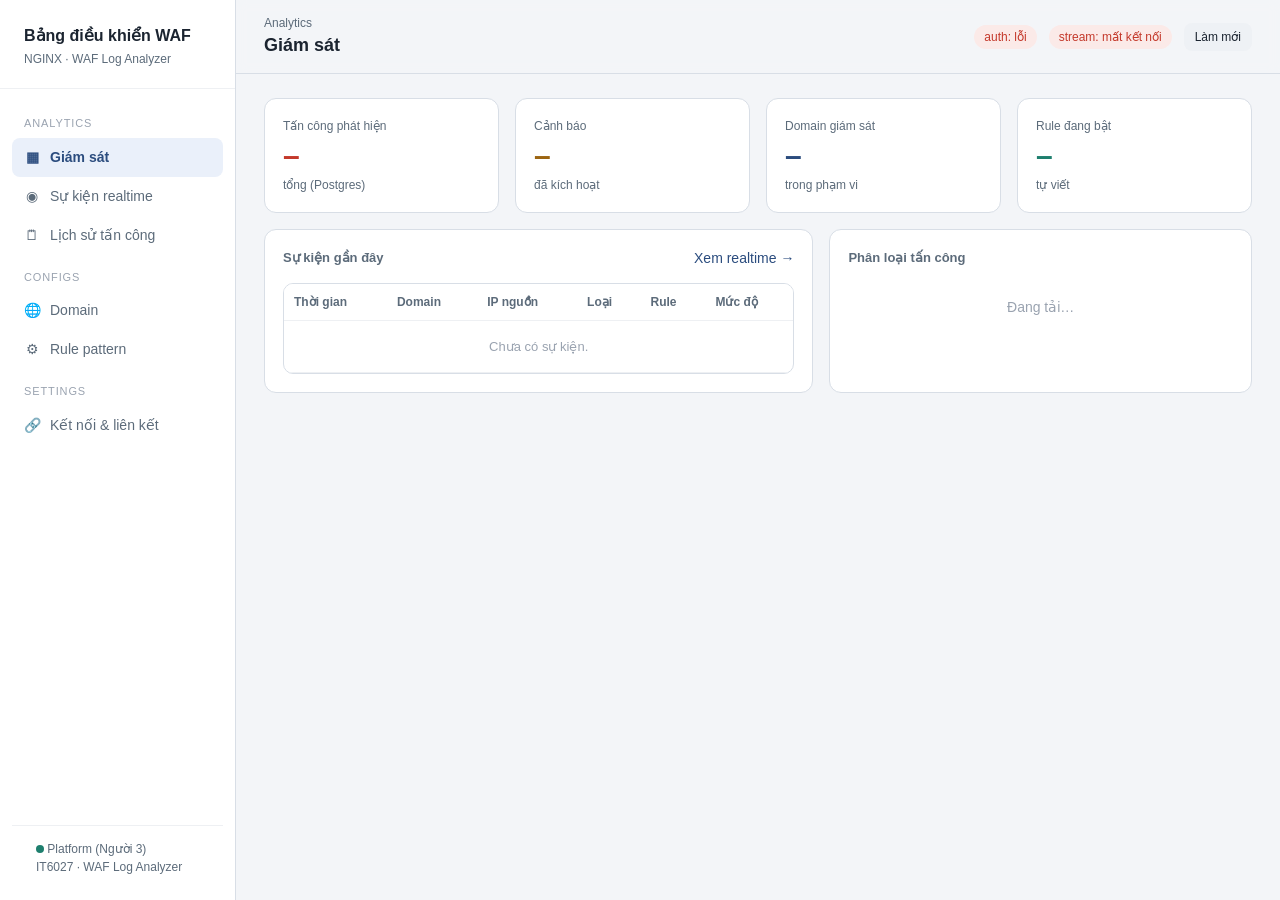
==== commit 1eccc11a: "feat: chuyển event bus sang Kafka, tích hợp detector Java - common/bus.py dùng confluent-kafka: topi" ====
--- a/services/p5-dashboard/index.html
+++ b/services/p5-dashboard/index.html
@@ -3,232 +3,445 @@
 <head>
   <meta charset="utf-8">
   <meta name="viewport" content="width=device-width, initial-scale=1">
-  <title>WAF Dashboard</title>
+  <title>Bảng điều khiển WAF</title>
   <style>
-    :root {
-      --bg: #0f1420; --panel: #171d2b; --panel2: #1e2637; --line: #2a3346;
-      --fg: #e6ebf5; --muted: #93a0b8; --accent: #4da3ff;
-      --sev-high: #ff5c5c; --sev-medium: #ffb020; --sev-low: #46c977; --bar: #3d6fb5;
-    }
-    * { box-sizing: border-box; }
-    body { margin: 0; background: var(--bg); color: var(--fg);
-      font: 14px/1.5 system-ui, -apple-system, Segoe UI, Roboto, sans-serif; }
-    header { display: flex; align-items: center; gap: 12px; flex-wrap: wrap;
-      padding: 14px 20px; border-bottom: 1px solid var(--line); background: var(--panel); }
-    header h1 { font-size: 17px; margin: 0; font-weight: 650; }
-    .pill { font-size: 12px; padding: 3px 10px; border-radius: 999px;
-      background: var(--panel2); color: var(--muted); border: 1px solid var(--line); }
-    .pill.ok { color: var(--sev-low); border-color: #24503a; }
-    .pill.err { color: var(--sev-high); border-color: #522a2a; }
-    main { padding: 16px 20px; display: grid; gap: 16px;
-      grid-template-columns: repeat(auto-fit, minmax(320px, 1fr)); }
-    .panel { background: var(--panel); border: 1px solid var(--line); border-radius: 10px;
-      padding: 14px 16px; min-width: 0; }
-    .panel h2 { font-size: 13px; text-transform: uppercase; letter-spacing: .05em;
-      color: var(--muted); margin: 0 0 12px; font-weight: 600; }
-    .span-2 { grid-column: 1 / -1; }
-    table { width: 100%; border-collapse: collapse; }
-    th, td { text-align: left; padding: 6px 8px; border-bottom: 1px solid var(--line);
-      font-variant-numeric: tabular-nums; }
-    th { color: var(--muted); font-weight: 600; font-size: 12px; }
-    td.num, th.num { text-align: right; }
-    .empty { color: var(--muted); font-style: italic; padding: 8px; }
-    .bars { display: flex; align-items: flex-end; gap: 2px; height: 44px; margin-top: 6px; }
-    .bars > span { flex: 1 1 0; background: var(--bar); border-radius: 2px 2px 0 0; min-height: 2px; }
-    .traffic-row { padding: 8px 0; border-bottom: 1px solid var(--line); }
-    .traffic-row:last-child { border-bottom: 0; }
-    .traffic-head { display: flex; justify-content: space-between; font-size: 13px; }
-    .traffic-head b { font-weight: 600; }
-    .sev { font-size: 11px; padding: 1px 7px; border-radius: 999px; border: 1px solid var(--line); }
-    .sev.high { color: var(--sev-high); } .sev.medium { color: var(--sev-medium); }
-    .sev.low { color: var(--sev-low); }
-    .feed { max-height: 340px; overflow-y: auto; }
-    .feed-item { padding: 6px 8px; border-bottom: 1px solid var(--line); font-size: 13px; }
-    .feed-item:last-child { border-bottom: 0; }
-    .feed-item .ev { color: var(--accent); font-weight: 600; }
-    .feed-item .meta { color: var(--muted); font-size: 12px; }
-    code { color: var(--muted); }
+    :root{
+      --bg:#F3F5F8; --panel:#FFFFFF; --ink:#1B2430; --muted:#5C6B7A; --line:#D8DEE6; --line-soft:#EEF0F3;
+      --primary:#2B4C7E; --primary-soft:#EAF0FA;
+      --danger:#C4392B; --danger-soft:#FBEAE8;
+      --warn:#9C6511; --warn-soft:#FBF1DE;
+      --ok:#1E7F6E; --ok-soft:#E3F2EE;
+    }
+    *{box-sizing:border-box}
+    html,body{margin:0;height:100%}
+    body{font:14px/1.5 -apple-system,BlinkMacSystemFont,"Segoe UI",Roboto,Helvetica,Arial,sans-serif;color:var(--ink);
+      background:var(--bg);display:grid;grid-template-columns:236px 1fr;grid-template-rows:100vh}
+    a{color:var(--primary);text-decoration:none}
+
+    /* Sidebar (nền trắng theo design) */
+    aside{background:var(--panel);border-right:1px solid var(--line);display:flex;flex-direction:column;padding:24px 0;overflow-y:auto}
+    .brand{padding:0 24px 20px;border-bottom:1px solid var(--line-soft)}
+    .brand b{font-size:16px;color:var(--ink)}
+    .brand .sub{font-size:12px;color:var(--muted);margin-top:2px}
+    nav{padding:12px 12px;flex:1}
+    .navgroup{color:#9AA3B0;font-size:11px;letter-spacing:.08em;text-transform:uppercase;padding:14px 12px 6px}
+    .navitem{display:flex;align-items:center;gap:10px;width:100%;text-align:left;border:0;background:none;color:var(--muted);
+      padding:9px 12px;border-radius:8px;cursor:pointer;font:inherit}
+    .navitem:hover{background:#F3F5F8;color:var(--ink)}
+    .navitem.active{background:var(--primary-soft);color:var(--primary);font-weight:600}
+    .navitem .ic{width:16px;text-align:center}
+    .side-foot{padding:14px 24px 0;border-top:1px solid var(--line-soft);margin:8px 12px 0;font-size:12px;color:var(--muted)}
+
+    main{overflow-y:auto}
+    header.top{position:sticky;top:0;z-index:5;background:rgba(243,245,248,.92);backdrop-filter:blur(6px);
+      border-bottom:1px solid var(--line);display:flex;align-items:center;gap:12px;padding:14px 28px}
+    header.top .eyebrow{font-size:12px;color:var(--muted)}
+    header.top h1{font-size:18px;margin:0}
+    .spacer{flex:1}
+    .pill{padding:3px 10px;border-radius:999px;font-size:12px;background:#E6EAF0;color:var(--muted)}
+    .pill.ok{background:var(--ok-soft);color:var(--ok)} .pill.err{background:var(--danger-soft);color:var(--danger)}
+    .btn{padding:8px 14px;border:0;border-radius:8px;cursor:pointer;font:inherit;font-weight:600}
+    .btn.primary{background:var(--primary);color:#fff} .btn.ghost{background:#EEF1F5;color:var(--ink)} .btn.danger{background:var(--danger);color:#fff}
+    .btn.sm{padding:5px 11px;font-size:12px;font-weight:500}
+    .wrap{padding:24px 28px;max-width:1240px}
+    section[data-view]{display:none} section[data-view].active{display:block}
+
+    .grid{display:grid;gap:16px}
+    .cards{grid-template-columns:repeat(auto-fit,minmax(190px,1fr))}
+    .split{grid-template-columns:1.3fr 1fr}
+    @media(max-width:980px){.split{grid-template-columns:1fr}}
+    .panel{background:var(--panel);border:1px solid var(--line);border-radius:12px;padding:18px}
+    .panel h2{font-size:13px;margin:0 0 14px;color:var(--muted);font-weight:600}
+    .panelhead{display:flex;align-items:center;justify-content:space-between;margin:0 0 14px}
+    .panelhead h2{margin:0}
+
+    .stat .k{color:var(--muted);font-size:12px} .stat .v{font-size:30px;font-weight:700;line-height:1.15;margin-top:4px}
+    .stat .s{color:var(--muted);font-size:12px;margin-top:2px}
+    .v.red{color:var(--danger)} .v.blue{color:var(--primary)} .v.amber{color:var(--warn)} .v.teal{color:var(--ok)}
+
+    table{width:100%;border-collapse:collapse;font-size:13px}
+    th,td{text-align:left;padding:9px 10px;border-bottom:1px solid var(--line-soft);vertical-align:top}
+    th{color:var(--muted);font-weight:600;font-size:12px;position:sticky;top:0;background:var(--panel)}
+    tbody tr{cursor:default} tbody tr.sel{background:var(--primary-soft)}
+    tbody tr.clickable{cursor:pointer} tbody tr.clickable:hover{background:#FAFBFD}
+    code{font-family:ui-monospace,Menlo,monospace;font-size:12px;color:#7a4a00;word-break:break-all}
+    .tablewrap{max-height:460px;overflow:auto;border:1px solid var(--line);border-radius:10px}
+    .empty{color:#9AA3B0;padding:16px;text-align:center}
+    .tag{padding:2px 8px;border-radius:999px;font-size:11px;background:#EEF0F3;color:var(--muted);white-space:nowrap}
+    td .tag{display:inline-block;margin:1px 3px 1px 0}
+    .checks{display:flex;flex-wrap:wrap;gap:4px 14px;margin:2px 0 6px}
+    .checks label,.chk{display:inline-flex;align-items:center;gap:5px;font-size:12px;color:var(--ink);margin:0}
+    .checks input{width:auto;margin:0}
+    .sev{padding:2px 8px;border-radius:999px;font-size:11px;font-weight:600}
+    .sev.critical,.sev.high{background:var(--danger-soft);color:var(--danger)}
+    .sev.medium{background:var(--warn-soft);color:var(--warn)} .sev.low{background:var(--ok-soft);color:var(--ok)}
+    .dot{display:inline-block;width:8px;height:8px;border-radius:50%} .dot.on{background:var(--ok)} .dot.off{background:#9AA3B0}
+
+    .bar{display:flex;align-items:center;gap:10px;margin:8px 0}
+    .bar .lbl{width:130px;color:var(--ink);font-size:12px;text-transform:capitalize}
+    .bar .track{flex:1;background:#EEF1F5;border-radius:6px;height:12px;overflow:hidden}
+    .bar .fill{display:block;height:100%;background:var(--primary);border-radius:6px}
+    .bar .n{width:44px;text-align:right;font-variant-numeric:tabular-nums;color:var(--muted);font-size:12px}
+
+    label{display:block;font-size:12px;color:var(--muted);margin:12px 0 3px}
+    input,select,textarea{width:100%;padding:8px 10px;border:1px solid var(--line);border-radius:8px;background:#fff;font:inherit;color:var(--ink)}
+    textarea{font-family:ui-monospace,Menlo,monospace;min-height:46px}
+    .row{display:grid;grid-template-columns:1fr 1fr;gap:10px}
+    .actions{display:flex;gap:8px;margin-top:16px;flex-wrap:wrap}
+    .msg{margin-top:10px;padding:9px 11px;border-radius:8px;display:none;font-size:13px}
+    .msg.show{display:block}.msg.ok{background:var(--ok-soft);color:var(--ok)}.msg.err{background:var(--danger-soft);color:var(--danger)}
+    .linkcard{display:flex;justify-content:space-between;align-items:center;padding:12px 14px;border:1px solid var(--line);border-radius:10px;margin-bottom:10px}
+    .hint{color:var(--muted);font-size:12px;margin-top:8px}
   </style>
 </head>
 <body>
-  <header>
-    <h1>WAF Log Analyzer — Realtime Dashboard</h1>
-    <a href="/rules" class="pill" style="text-decoration:none">⚙ Quản trị Rule</a>
-    <span id="auth-status" class="pill">auth: …</span>
-    <span id="stream-status" class="pill">stream: …</span>
-    <span id="updated" class="pill"></span>
-  </header>
+  <aside>
+    <div class="brand"><b>Bảng điều khiển WAF</b><div class="sub">NGINX · WAF Log Analyzer</div></div>
+    <nav id="nav">
+      <div class="navgroup">Analytics</div>
+      <button class="navitem active" data-nav="overview"><span class="ic">▦</span> Giám sát</button>
+      <button class="navitem" data-nav="realtime"><span class="ic">◉</span> Sự kiện realtime</button>
+      <button class="navitem" data-nav="history"><span class="ic">🗒</span> Lịch sử tấn công</button>
+      <div class="navgroup">Configs</div>
+      <button class="navitem" data-nav="domains"><span class="ic">🌐</span> Domain</button>
+      <button class="navitem" data-nav="rules"><span class="ic">⚙</span> Rule pattern</button>
+      <div class="navgroup">Settings</div>
+      <button class="navitem" data-nav="settings"><span class="ic">🔗</span> Kết nối &amp; liên kết</button>
+    </nav>
+    <div class="side-foot"><span class="dot on"></span> Platform (Người 3)<br>IT6027 · WAF Log Analyzer</div>
+  </aside>
 
   <main>
-    <section class="panel span-2">
-      <h2>Lưu lượng theo domain (theo phút)</h2>
-      <div id="traffic"></div>
-    </section>
-
-    <section class="panel">
-      <h2>Loại tấn công nhiều nhất</h2>
-      <table><thead><tr><th>Loại</th><th class="num">Số lần</th></tr></thead>
-        <tbody id="top-attacks"></tbody></table>
-    </section>
-
-    <section class="panel">
-      <h2>IP nguồn tấn công nhiều nhất</h2>
-      <table><thead><tr><th>IP</th><th class="num">Số lần</th></tr></thead>
-        <tbody id="top-ips"></tbody></table>
-    </section>
-
-    <section class="panel span-2">
-      <h2>Lịch sử cảnh báo</h2>
-      <table><thead><tr><th>Thời điểm</th><th>Domain</th><th>Mức độ</th>
-        <th>Loại tấn công</th><th>IP nguồn</th><th>Lý do</th></tr></thead>
-        <tbody id="alerts"></tbody></table>
-    </section>
-
-    <section class="panel span-2">
-      <h2>Feed realtime</h2>
-      <div id="feed" class="feed"></div>
-    </section>
+    <header class="top">
+      <div><div class="eyebrow" id="page-eyebrow">Analytics</div><h1 id="page-title">Giám sát</h1></div>
+      <span class="spacer"></span>
+      <span id="auth-status" class="pill">auth: …</span>
+      <span id="stream-status" class="pill">stream: …</span>
+      <button class="btn ghost sm" id="refresh-btn">Làm mới</button>
+    </header>
+    <div class="wrap">
+
+      <!-- GIÁM SÁT -->
+      <section data-view="overview" class="active">
+        <div class="grid cards" style="margin-bottom:16px">
+          <div class="panel stat"><div class="k">Tấn công phát hiện</div><div class="v red" id="s-attacks">–</div><div class="s">tổng (Postgres)</div></div>
+          <div class="panel stat"><div class="k">Cảnh báo</div><div class="v amber" id="s-alerts">–</div><div class="s">đã kích hoạt</div></div>
+          <div class="panel stat"><div class="k">Domain giám sát</div><div class="v blue" id="s-domains">–</div><div class="s">trong phạm vi</div></div>
+          <div class="panel stat"><div class="k">Rule đang bật</div><div class="v teal" id="s-rules">–</div><div class="s">tự viết</div></div>
+        </div>
+        <div class="grid split">
+          <div class="panel">
+            <div class="panelhead"><h2>Sự kiện gần đây</h2><a href="#realtime" onclick="show('realtime')">Xem realtime →</a></div>
+            <div class="tablewrap" style="max-height:360px">
+              <table><thead><tr><th>Thời gian</th><th>Domain</th><th>IP nguồn</th><th>Loại</th><th>Rule</th><th>Mức độ</th></tr></thead>
+              <tbody id="ov-events"><tr><td colspan="6" class="empty">Đang tải…</td></tr></tbody></table>
+            </div>
+          </div>
+          <div class="panel"><h2>Phân loại tấn công</h2><div id="top-attacks"><div class="empty">Đang tải…</div></div></div>
+        </div>
+      </section>
+
+      <!-- REALTIME -->
+      <section data-view="realtime">
+        <div class="panel">
+          <div class="panelhead"><h2>Sự kiện realtime (SSE) — <span id="feed-count">0</span></h2><span class="pill" id="stream-status2">…</span></div>
+          <div class="tablewrap" style="max-height:560px">
+            <table><thead><tr><th>Thời gian</th><th>Domain</th><th>IP nguồn</th><th>Loại</th><th>Rule</th><th>Mức độ</th><th>Điểm</th><th>URL</th><th>Sự kiện</th></tr></thead>
+            <tbody id="feed"><tr><td colspan="9" class="empty">Chờ sự kiện… chạy <code>make demo</code> để thấy realtime.</td></tr></tbody></table>
+          </div>
+        </div>
+      </section>
+
+      <!-- LỊCH SỬ -->
+      <section data-view="history">
+        <div class="panel">
+          <h2>Lịch sử tấn công (Postgres · sống sót restart)</h2>
+          <div class="row" style="grid-template-columns:1fr 1fr auto;align-items:end">
+            <div><label>Lọc domain</label><input id="h-domain" placeholder="vd shop.local"></div>
+            <div><label>Lọc loại</label><input id="h-type" placeholder="vd sql_injection"></div>
+            <div><button class="btn primary" id="h-load">Tải</button></div>
+          </div>
+          <div class="tablewrap" style="margin-top:12px">
+            <table><thead><tr><th>Thời gian</th><th>Domain</th><th>Loại</th><th>Mức</th><th>Rule</th><th>IP nguồn</th><th>URL</th></tr></thead>
+            <tbody id="history-body"><tr><td colspan="7" class="empty">Bấm "Tải"</td></tr></tbody></table>
+          </div>
+        </div>
+      </section>
+
+      <!-- DOMAIN (master-detail) -->
+      <section data-view="domains">
+        <div class="grid split">
+          <div class="panel">
+            <div class="panelhead"><h2>Domain trong phạm vi (Scope · P1)</h2><button class="btn ghost sm" id="d-new">+ Thêm domain</button></div>
+            <div class="tablewrap">
+              <table><thead><tr><th>Domain</th><th>Loại</th><th>Trạng thái</th><th>Ghi chú</th></tr></thead>
+              <tbody id="domains-body"><tr><td colspan="4" class="empty">Đang tải…</td></tr></tbody></table>
+            </div>
+            <p class="hint">Chỉ domain/ứng dụng ở đây mới được pipeline xử lý (mọi service gọi <code>GET /scope/check</code> trước).</p>
+          </div>
+          <div class="panel">
+            <h2 id="d-form-title">CẤU HÌNH DOMAIN</h2>
+            <form id="domain-form" autocomplete="off">
+              <label>Target (domain hoặc tên ứng dụng)</label>
+              <input id="d-target" placeholder="vd myapp.com" required>
+              <div class="row">
+                <div><label>Loại</label><select id="d-type"><option value="domain">domain</option><option value="app">app</option></select></div>
+                <div><label>Trạng thái</label><select id="d-enabled"><option value="true">bật</option><option value="false">tắt</option></select></div>
+              </div>
+              <label>Ghi chú</label>
+              <input id="d-note" placeholder="(tuỳ chọn)">
+              <div class="actions">
+                <button type="submit" class="btn primary">Lưu cấu hình</button>
+                <button type="button" class="btn danger" id="d-delete" hidden>Xoá</button>
+              </div>
+              <div id="d-msg" class="msg"></div>
+            </form>
+          </div>
+        </div>
+      </section>
+
+      <!-- RULE (master-detail) -->
+      <section data-view="rules">
+        <div class="grid split">
+          <div class="panel">
+            <div class="panelhead"><h2>Rule (detector) — <span id="rule-count">0</span></h2><button class="btn ghost sm" id="r-new">+ Thêm rule</button></div>
+            <div style="margin-bottom:8px"><input id="r-filter" placeholder="Lọc theo id / loại / tên…"></div>
+            <div class="tablewrap">
+              <table><thead><tr><th>Rule</th><th>Danh mục</th><th>Pattern</th><th>Điểm</th></tr></thead>
+              <tbody id="rules-body"><tr><td colspan="4" class="empty">Đang tải…</td></tr></tbody></table>
+            </div>
+          </div>
+          <div class="panel">
+            <h2 id="rule-form-title">CHI TIẾT RULE</h2>
+            <form id="rule-form" autocomplete="off">
+              <div class="row">
+                <div><label>ID</label><input id="ru-id" placeholder="SQLI_CUSTOM_1" pattern="[A-Z0-9_]{3,80}" title="Chữ in hoa, số, dấu _ (3–80 ký tự)" required></div>
+                <div><label>Mô tả</label><input id="ru-name" placeholder="Mô tả ngắn" required></div>
+              </div>
+              <div class="row">
+                <div><label>Danh mục</label><select id="ru-type">
+                  <option>sql_injection</option><option>xss</option><option>path_traversal</option>
+                  <option>command_injection</option><option>lfi</option><option>rfi</option>
+                  <option>sensitive_file</option><option>log4shell</option><option>ssti</option><option>scanner</option>
+                </select></div>
+                <div><label>Điểm 1–100 (<span id="ru-sev">medium</span>)</label><input id="ru-score" type="number" min="1" max="100" value="65" required></div>
+              </div>
+              <label>Trường khớp</label>
+              <div class="checks" id="ru-targets"></div>
+              <label>Chuẩn hoá trước khi khớp</label>
+              <div class="checks" id="ru-norms"></div>
+              <div class="checks"><label><input type="checkbox" id="ru-enabled" checked> Bật rule</label></div>
+              <label>Pattern (RE2: không lookaround, không backreference)</label>
+              <textarea id="ru-pattern" placeholder="(?i)union\s+select" required></textarea>
+              <div class="actions">
+                <button type="submit" class="btn primary" id="ru-submit">Lưu rule</button>
+                <button type="button" class="btn ghost" id="ru-validate">Kiểm tra pattern</button>
+                <button type="button" class="btn danger" id="ru-delete" hidden>Xoá</button>
+              </div>
+              <div id="ru-msg" class="msg"></div>
+            </form>
+          </div>
+        </div>
+      </section>
+
+      <!-- SETTINGS -->
+      <section data-view="settings">
+        <div class="panel" style="max-width:660px">
+          <h2>Kết nối &amp; liên kết vận hành</h2>
+          <div id="links"></div>
+          <p class="hint">Admin dashboard này dành cho Người 3 (Platform): theo dõi realtime + cấu hình domain/rule. Đội vận hành xem metrics & logs dài hạn trên Grafana.</p>
+        </div>
+      </section>
+
+    </div>
   </main>
 
   <script>
-    "use strict";
-    const POLL_MS = 5000;      // poll summary định kỳ (bổ sung cho SSE)
-    const MAX_FEED = 100;      // số dòng feed giữ trên UI
-    const feedEl = document.getElementById("feed");
-
-    function setPill(id, text, cls) {
-      const el = document.getElementById(id);
-      el.textContent = text;
-      el.className = "pill" + (cls ? " " + cls : "");
-    }
-    function esc(v) {
-      return String(v == null ? "" : v)
-        .replace(/&/g, "&amp;").replace(/</g, "&lt;").replace(/>/g, "&gt;");
-    }
-    function sevClass(s) {
-      s = String(s || "").toLowerCase();
-      return s === "high" || s === "critical" ? "high" : s === "medium" ? "medium" : "low";
-    }
-
-    // Bước 1: lấy token + đặt cookie waf_token (P5 tự xử lý đăng nhập phía client).
-    async function getToken() {
-      try {
-        const res = await fetch("/api/auth/token", {
-          method: "POST",
-          headers: { "content-type": "application/json" },
-          body: '{"client_id":"dashboard","client_secret":"dashboard"}',
-          credentials: "include",
-        });
-        if (!res.ok) throw new Error("HTTP " + res.status);
-        setPill("auth-status", "auth: ok", "ok");
-        return true;
-      } catch (e) {
-        setPill("auth-status", "auth: lỗi (" + e.message + ")", "err");
-        return false;
-      }
-    }
-
-    // Bước 2: nạp tổng hợp (cookie JWT gửi kèm qua credentials:include).
-    async function loadSummary() {
-      try {
-        const res = await fetch("/api/dashboard/summary", { credentials: "include" });
-        if (!res.ok) throw new Error("HTTP " + res.status);
-        render(await res.json());
-        setPill("updated", "cập nhật: " + new Date().toLocaleTimeString());
-      } catch (e) {
-        setPill("updated", "summary lỗi: " + e.message, "err");
-      }
-    }
-
-    // Bước 3: mở SSE realtime (EventSource dùng cookie qua withCredentials).
-    function connectStream() {
-      let src;
-      try {
-        src = new EventSource("/api/dashboard/stream", { withCredentials: true });
-      } catch (e) {
-        setPill("stream-status", "stream: không mở được", "err");
-        return;
-      }
-      src.onopen = () => setPill("stream-status", "stream: live", "ok");
-      src.onerror = () => setPill("stream-status", "stream: mất kết nối (tự thử lại)", "err");
-      const onEvent = (ev) => {
-        try { pushFeed(JSON.parse(ev.data)); } catch (_) {}
-      };
-      ["attack.detected", "anomaly.scored", "alert.triggered", "log.enriched"]
-        .forEach((name) => src.addEventListener(name, onEvent));
-      src.onmessage = onEvent; // fallback nếu không có trường event
-    }
-
-    function pushFeed(item) {
-      const div = document.createElement("div");
-      div.className = "feed-item";
-      const d = item.data || {};
-      const detail = d.attack_type || (d.attack_types || []).join(", ")
-        || d.path || d.url || "";
-      div.innerHTML = '<span class="ev">' + esc(item.event) + '</span> '
-        + '<span class="meta">' + esc(item.domain || "") + " · "
-        + esc((item.timestamp || "").slice(11, 19)) + "</span>"
-        + (detail ? "<div>" + esc(detail) + (d.src_ip ? " ← " + esc(d.src_ip) : "") + "</div>" : "");
-      feedEl.prepend(div);
-      while (feedEl.childElementCount > MAX_FEED) feedEl.removeChild(feedEl.lastChild);
-    }
-
-    function render(s) {
-      renderTraffic(s.traffic || []);
-      renderCounts("top-attacks", (s.top_attacks || []).map(r => [r.attack_type, r.count]));
-      renderCounts("top-ips", (s.top_ips || []).map(r => [r.ip, r.count]));
-      renderAlerts(s.alerts || []);
-      // Lấp feed bằng sự kiện gần nhất khi mới tải (feed còn trống) để không trắng
-      // trang trong lúc chờ sự kiện SSE tiếp theo. SSE sẽ nối tiếp phía trên.
-      if (feedEl.childElementCount === 0 && Array.isArray(s.recent)) {
-        s.recent.slice(-MAX_FEED).forEach(pushFeed);
-      }
-    }
-
-    function renderTraffic(rows) {
-      const byDomain = {};
-      rows.forEach((r) => { (byDomain[r.domain] = byDomain[r.domain] || []).push(r); });
-      const domains = Object.keys(byDomain).sort();
-      const host = document.getElementById("traffic");
-      if (!domains.length) { host.innerHTML = '<div class="empty">Chưa có lưu lượng.</div>'; return; }
-      host.innerHTML = domains.map((domain) => {
-        const series = byDomain[domain].sort((a, b) => a.minute < b.minute ? -1 : 1);
-        const total = series.reduce((sum, r) => sum + r.count, 0);
-        const max = Math.max.apply(null, series.map(r => r.count));
-        const bars = series.slice(-60).map((r) =>
-          '<span title="' + esc(r.minute) + ": " + r.count + '" style="height:'
-          + Math.max(4, Math.round((r.count / max) * 100)) + '%"></span>').join("");
-        return '<div class="traffic-row"><div class="traffic-head"><b>' + esc(domain)
-          + "</b><span>" + total + " req · " + series.length + " phút</span></div>"
-          + '<div class="bars">' + bars + "</div></div>";
-      }).join("");
-    }
-
-    function renderCounts(id, pairs) {
-      const body = document.getElementById(id);
-      if (!pairs.length) { body.innerHTML = '<tr><td colspan="2" class="empty">Chưa có.</td></tr>'; return; }
-      body.innerHTML = pairs.map(([k, v]) =>
-        "<tr><td>" + esc(k) + '</td><td class="num">' + esc(v) + "</td></tr>").join("");
-    }
-
-    function renderAlerts(alerts) {
-      const body = document.getElementById("alerts");
-      if (!alerts.length) { body.innerHTML = '<tr><td colspan="6" class="empty">Chưa có cảnh báo.</td></tr>'; return; }
-      body.innerHTML = alerts.map((a) =>
-        "<tr><td>" + esc((a.triggered_at || "").slice(11, 19)) + "</td>"
-        + "<td>" + esc(a.domain) + "</td>"
-        + '<td><span class="sev ' + sevClass(a.severity) + '">' + esc(a.severity || "?") + "</span></td>"
-        + "<td>" + esc((a.attack_types || []).join(", ")) + "</td>"
-        + "<td>" + esc(a.src_ip || "") + "</td>"
-        + "<td>" + esc(a.reason || "") + "</td></tr>").join("");
-    }
-
-    (async function init() {
-      await getToken();
-      await loadSummary();
-      connectStream();
-      setInterval(loadSummary, POLL_MS);
-    })();
+    const $=(id)=>document.getElementById(id);
+    const esc=(v)=>String(v==null?"":v).replace(/&/g,"&amp;").replace(/</g,"&lt;").replace(/>/g,"&gt;");
+    const POLL_MS=5000, MAX_FEED=100;
+    const META={overview:["Analytics","Giám sát"],realtime:["Analytics","Sự kiện realtime"],history:["Analytics","Lịch sử tấn công"],
+      domains:["Configs","Domain"],rules:["Configs","Rule pattern"],settings:["Settings","Kết nối & liên kết"]};
+    // Feed chỉ hiện sự kiện rời rạc có nghĩa: mỗi rule khớp (attack.detected) và cảnh báo
+    // vượt ngưỡng (alert.triggered, kèm điểm). anomaly.scored là ĐIỂM CHẠY theo IP (recompute
+    // sau mỗi attack) -> không hiển thị thành dòng riêng để tránh trùng lặp.
+    const SEC_EVENTS=new Set(["attack.detected","alert.triggered"]);
+    const EVENT_LABEL={ "attack.detected":"phát hiện","anomaly.scored":"chấm điểm","alert.triggered":"cảnh báo" };
+    let events=[];  // sự kiện bảo mật gần đây (cho bảng)
+
+    const setPill=(id,t,c)=>{const e=$(id);if(!e)return;e.textContent=t;e.className="pill"+(c?" "+c:"");};
+    const api=(p,o={})=>fetch(p,{credentials:"include",headers:{"content-type":"application/json"},...o});
+
+    function show(view){
+      document.querySelectorAll("[data-view]").forEach(s=>s.classList.toggle("active",s.dataset.view===view));
+      document.querySelectorAll(".navitem").forEach(b=>b.classList.toggle("active",b.dataset.nav===view));
+      const m=META[view]||["",view];$("page-eyebrow").textContent=m[0];$("page-title").textContent=m[1];
+      location.hash=view; (LOADERS[view]||(()=>{}))();
+    }
+    $("nav").addEventListener("click",e=>{const b=e.target.closest(".navitem");if(b)show(b.dataset.nav);});
+    $("refresh-btn").addEventListener("click",()=>{(LOADERS[location.hash.slice(1)||"overview"]||(()=>{}))();});
+
+    async function getToken(){
+      try{const r=await api("/api/auth/token",{method:"POST",body:'{"client_id":"admin","client_secret":"admin"}'});
+        if(!r.ok)throw 0;setPill("auth-status","auth: ok","ok");}catch(e){setPill("auth-status","auth: lỗi","err");}
+    }
+
+    /* ---------- sự kiện bảo mật -> hàng bảng ---------- */
+    function eventRow(it,withKind){
+      const d=it.data||{};
+      const types=d.attack_type?[d.attack_type]:(d.attack_types||[]);
+      const rule=d.rule_id||(d.rule_ids||[]).join(", ")||"";
+      const sev=d.severity||"";
+      return "<td>"+esc((it.timestamp||"").slice(11,19))+"</td><td>"+esc(it.domain||"")+"</td><td>"+esc(d.src_ip||"")+"</td>"
+        +'<td>'+types.map(t=>'<span class="tag">'+esc(t)+"</span>").join("")+'</td><td><code>'+esc(rule)+"</code></td>"
+        +'<td>'+(sev?'<span class="sev '+esc(sev)+'">'+esc(sev)+"</span>":"")+"</td>"
+        +(withKind?('<td>'+(d.score!=null?esc(d.score)+(d.threshold!=null?" / "+esc(d.threshold):""):"")+"</td>"
+          +'<td><code>'+esc(d.url||"")+'</code></td><td><span class="tag">'+esc(EVENT_LABEL[it.event]||it.event)+"</span></td>"):"");
+    }
+    function renderEventTables(){
+      const feed=$("feed");
+      if(!events.length){feed.innerHTML='<tr><td colspan="9" class="empty">Chưa có sự kiện.</td></tr>';}
+      else feed.innerHTML=events.slice(0,MAX_FEED).map(it=>"<tr>"+eventRow(it,true)+"</tr>").join("");
+      $("feed-count").textContent=events.length;
+      const ov=$("ov-events");
+      if(!events.length){ov.innerHTML='<tr><td colspan="6" class="empty">Chưa có sự kiện.</td></tr>';}
+      else ov.innerHTML=events.slice(0,8).map(it=>"<tr>"+eventRow(it,false)+"</tr>").join("");
+    }
+    function pushEvent(it){ if(!SEC_EVENTS.has(it.event))return; events.unshift(it); if(events.length>MAX_FEED)events.pop(); renderEventTables(); }
+
+    /* ---------- realtime SSE ---------- */
+    let streamLive=false;
+    function connectStream(){
+      let src; try{src=new EventSource("/api/dashboard/stream",{withCredentials:true});}
+      catch(e){setPill("stream-status","stream: lỗi","err");return;}
+      const st=(t,c)=>{setPill("stream-status",t,c);setPill("stream-status2",t,c);};
+      src.onopen=()=>{streamLive=true;st("stream: live","ok");};
+      src.onerror=()=>{streamLive=false;st("stream: mất kết nối","err");};
+      const on=(ev)=>{try{pushEvent(JSON.parse(ev.data));}catch(_){}};
+      ["attack.detected","anomaly.scored","alert.triggered","log.enriched"].forEach(n=>src.addEventListener(n,on));
+      src.onmessage=on;
+    }
+
+    /* ---------- overview ---------- */
+    function renderBars(host,pairs){
+      if(!pairs.length){host.innerHTML='<div class="empty">Chưa có dữ liệu.</div>';return;}
+      const total=pairs.reduce((a,p)=>a+p[1],0)||1;const max=Math.max(...pairs.map(p=>p[1]));
+      host.innerHTML=pairs.map(([k,v])=>'<div class="bar"><span class="lbl">'+esc(k)+'</span>'
+        +'<span class="track"><span class="fill" style="width:'+Math.max(4,Math.round(v/max*100))+'%"></span></span>'
+        +'<span class="n">'+Math.round(v/total*100)+'%</span></div>').join("");
+    }
+    async function loadOverview(){
+      try{const s=await (await api("/api/dashboard/summary")).json();
+        renderBars($("top-attacks"),(s.top_attacks||[]).map(r=>[r.attack_type,r.count]));
+        $("s-domains").textContent=new Set((s.traffic||[]).map(t=>t.domain)).size||"0";
+        (s.recent||[]).filter(e=>SEC_EVENTS.has(e.event)).slice().reverse().forEach(e=>{if(!events.length)pushEvent(e);});
+      }catch(e){}
+      try{$("s-attacks").textContent=(await (await api("/api/dashboard/attacks?limit=1")).json()).count??"0";}catch(e){}
+      try{const al=await (await api("/api/alerts/?limit=1")).json();$("s-alerts").textContent=al.count??(al.counters||{}).alerts??"0";}catch(e){}
+      try{const rl=await (await api("/api/rules/")).json();$("s-rules").textContent=(rl.rules||[]).filter(r=>r.enabled).length;}catch(e){}
+      renderEventTables();
+    }
+
+    /* ---------- history ---------- */
+    async function loadHistory(){
+      const q=new URLSearchParams({limit:"200"});
+      if($("h-domain").value.trim())q.set("domain",$("h-domain").value.trim());
+      if($("h-type").value.trim())q.set("attack_type",$("h-type").value.trim());
+      const b=$("history-body");b.innerHTML='<tr><td colspan="7" class="empty">Đang tải…</td></tr>';
+      try{const rows=((await (await api("/api/dashboard/attacks?"+q)).json()).attacks)||[];
+        b.innerHTML=rows.length?rows.map(a=>"<tr><td>"+esc((a.detected_at||"").slice(0,19).replace("T"," "))+"</td><td>"+esc(a.domain)
+          +'</td><td><span class="tag">'+esc(a.attack_type)+'</span></td><td><span class="sev '+esc(a.severity)+'">'+esc(a.severity)+"</span></td>"
+          +"<td><code>"+esc(a.rule_id)+"</code></td><td>"+esc(a.src_ip)+"</td><td><code>"+esc(a.url)+"</code></td></tr>").join("")
+          :'<tr><td colspan="7" class="empty">Không có dữ liệu.</td></tr>';
+      }catch(e){b.innerHTML='<tr><td colspan="7" class="empty">Lỗi tải.</td></tr>';}
+    }
+    $("h-load").addEventListener("click",loadHistory);
+
+    /* ---------- domains (master-detail) ---------- */
+    let domainsCache={};
+    function domainNew(){ $("d-form-title").textContent="THÊM DOMAIN"; $("domain-form").reset();
+      $("d-target").readOnly=false; $("d-delete").hidden=true; $("d-msg").className="msg";
+      document.querySelectorAll("#domains-body tr").forEach(t=>t.classList.remove("sel")); }
+    function domainSelect(t){ const d=domainsCache[t]; if(!d)return;
+      $("d-form-title").textContent="CẤU HÌNH DOMAIN"; $("d-target").value=d.target; $("d-target").readOnly=true;
+      $("d-type").value=d.target_type; $("d-enabled").value=String(!!d.enabled); $("d-note").value=d.note||"";
+      $("d-delete").hidden=false; $("d-msg").className="msg";
+      document.querySelectorAll("#domains-body tr").forEach(r=>r.classList.toggle("sel",r.dataset.t===t)); }
+    async function loadDomains(){
+      const b=$("domains-body");
+      try{const items=((await (await api("/api/scope/allowlist")).json()).items)||[];
+        domainsCache=Object.fromEntries(items.map(d=>[d.target,d]));
+        b.innerHTML=items.length?items.map(d=>'<tr class="clickable" data-t="'+esc(d.target)+'"><td><b>'+esc(d.target)+"</b></td>"
+          +'<td><span class="tag">'+esc(d.target_type)+'</span></td><td><span class="dot '+(d.enabled?"on":"off")+'"></span> '+(d.enabled?"bật":"tắt")+"</td>"
+          +"<td>"+esc(d.note||"")+"</td></tr>").join(""):'<tr><td colspan="4" class="empty">Chưa có.</td></tr>';
+        b.querySelectorAll("tr.clickable").forEach(tr=>tr.addEventListener("click",()=>domainSelect(tr.dataset.t)));
+      }catch(e){b.innerHTML='<tr><td colspan="4" class="empty">Lỗi tải.</td></tr>';}
+    }
+    $("d-new").addEventListener("click",domainNew);
+    $("domain-form").addEventListener("submit",async e=>{e.preventDefault();const m=$("d-msg");
+      const body={target:$("d-target").value.trim(),target_type:$("d-type").value,enabled:$("d-enabled").value==="true",note:$("d-note").value.trim()};
+      const r=await api("/api/scope/allowlist",{method:"POST",body:JSON.stringify(body)});
+      if(r.ok){m.className="msg show ok";m.textContent="✓ Đã lưu cấu hình";loadDomains();}
+      else{const j=await r.json().catch(()=>({}));m.className="msg show err";m.textContent="Lỗi ("+r.status+"): "+(j.message||j.detail||"");}});
+    $("d-delete").addEventListener("click",async ()=>{const t=$("d-target").value.trim();if(!t||!confirm("Xoá domain '"+t+"'?"))return;
+      const r=await api("/api/scope/allowlist/"+encodeURIComponent(t),{method:"DELETE"});if(r.ok){domainNew();loadDomains();}});
+
+    /* ---------- rules (master-detail) ---------- */
+    let rulesCache={},ruleList=[],editing=null;
+    function ruleMsg(t,ok){const m=$("ru-msg");m.textContent=t;m.className="msg show "+(ok?"ok":"err");}
+    const RULE_TARGETS=["url","query","headers","user_agent","referer","body"],RULE_NORMS=["url_decode","html_decode","sql_canonical"];
+    function sevOf(score){return score>=90?"critical":score>=70?"high":score>=40?"medium":"low";}
+    function renderChecks(id,values,selected){$(id).innerHTML=values.map(v=>'<label><input type="checkbox" value="'+v+'"'+(selected.includes(v)?" checked":"")+"> "+v+"</label>").join("");}
+    function checkedValues(id){return [...document.querySelectorAll("#"+id+" input:checked")].map(i=>i.value);}
+    function syncSev(){$("ru-sev").textContent=sevOf(Number($("ru-score").value)||0);}
+    function ruleNew(){editing=null;$("rule-form-title").textContent="THÊM RULE";$("rule-form").reset();$("ru-id").readOnly=false;
+      renderChecks("ru-targets",RULE_TARGETS,["url","query","headers"]);renderChecks("ru-norms",RULE_NORMS,["url_decode","html_decode"]);syncSev();
+      $("ru-submit").textContent="Lưu rule";$("ru-delete").hidden=true;$("ru-msg").className="msg";
+      document.querySelectorAll("#rules-body tr").forEach(t=>t.classList.remove("sel"));}
+    function ruleSelect(id){const r=rulesCache[id];if(!r)return;editing=id;$("rule-form-title").textContent="CHI TIẾT RULE";
+      $("ru-id").value=r.id;$("ru-id").readOnly=true;$("ru-name").value=r.description||"";$("ru-type").value=r.group;
+      $("ru-score").value=r.score;$("ru-enabled").checked=!!r.enabled;$("ru-pattern").value=r.pattern;
+      renderChecks("ru-targets",RULE_TARGETS,r.targets||[]);renderChecks("ru-norms",RULE_NORMS,r.normalizers||[]);syncSev();
+      $("ru-submit").textContent="Cập nhật";$("ru-delete").hidden=false;$("ru-msg").className="msg";
+      document.querySelectorAll("#rules-body tr").forEach(t=>t.classList.toggle("sel",t.dataset.id===id));}
+    function renderRules(items){const b=$("rules-body");
+      b.innerHTML=items.length?items.map(r=>'<tr class="clickable" data-id="'+esc(r.id)+'"><td><b>'+esc(r.description)+"</b>"
+        +'<div style="color:var(--muted);font-size:11px"><code>'+esc(r.id)+"</code>"+(r.enabled?"":' <span class="tag">tắt</span>')+"</div></td>"
+        +'<td><span class="tag">'+esc(r.group)+'</span></td><td><code>'+esc((r.pattern||"").slice(0,26))+"</code></td>"
+        +'<td><span class="sev '+esc(sevOf(r.score))+'">'+esc(r.score)+"</span></td></tr>").join(""):'<tr><td colspan="4" class="empty">Không có.</td></tr>';
+      b.querySelectorAll("tr.clickable").forEach(tr=>tr.addEventListener("click",()=>ruleSelect(tr.dataset.id)));}
+    async function loadRules(){try{const items=((await (await api("/api/rules/")).json()).rules)||[];
+      ruleList=items;rulesCache=Object.fromEntries(items.map(r=>[r.id,r]));$("rule-count").textContent=items.length;renderRules(items);
+    }catch(e){$("rules-body").innerHTML='<tr><td colspan="4" class="empty">Lỗi tải.</td></tr>';}}
+    $("r-filter").addEventListener("input",e=>{const q=e.target.value.toLowerCase();
+      renderRules(ruleList.filter(r=>(r.id+" "+r.description+" "+r.group).toLowerCase().includes(q)));});
+    $("ru-score").addEventListener("input",syncSev);
+    function ruleForm(){return{id:$("ru-id").value.trim(),group:$("ru-type").value,description:$("ru-name").value.trim(),
+      enabled:$("ru-enabled").checked,targets:checkedValues("ru-targets"),pattern:$("ru-pattern").value,
+      score:Number($("ru-score").value),normalizers:checkedValues("ru-norms")};}
+    async function submitRule(vOnly){const rule=ruleForm();let path="/api/rules/",method="POST";
+      if(vOnly)path="/api/rules/validate";else if(editing){path="/api/rules/"+encodeURIComponent(editing);method="PUT";}
+      const r=await api(path,{method,body:JSON.stringify(rule)});const j=await r.json().catch(()=>null);
+      if(r.ok){ruleMsg(vOnly?"Rule hợp lệ ✓":(editing?"Đã cập nhật ✓ (detector nạp lại qua topic rules.changed)":"Đã thêm ✓ (detector nạp lại qua topic rules.changed)"),true);if(!vOnly){ruleNew();loadRules();}}
+      else{ruleMsg("Không lưu được ("+r.status+"): "+((j&&(j.error||j.message))||"Lỗi"),false);}}
+    $("rule-form").addEventListener("submit",e=>{e.preventDefault();submitRule(false);});
+    $("ru-validate").addEventListener("click",()=>submitRule(true));
+    $("r-new").addEventListener("click",ruleNew);
+    $("ru-delete").addEventListener("click",async ()=>{if(!editing||!confirm("Xoá rule '"+editing+"'?"))return;
+      const r=await api("/api/rules/"+encodeURIComponent(editing),{method:"DELETE"});
+      if(r.ok){ruleNew();loadRules();ruleMsg("Đã xoá ✓",true);}
+      else{const j=await r.json().catch(()=>null);ruleMsg("Không xoá được ("+r.status+"): "+((j&&(j.error||j.message))||"Lỗi"),false);}});
+
+    /* ---------- settings ---------- */
+    function loadSettings(){const h=location.hostname;
+      const L=[["Grafana (metrics + logs + SOC)","http://"+h+":3000"],["Prometheus","http://"+h+":9090"],
+        ["Mailpit (email cảnh báo)","http://"+h+":8025"],["Kafka UI (profile tools)","http://"+h+":8085"],["Swagger (OpenAPI)","http://"+h+":8090"]];
+      $("links").innerHTML=L.map(([n,u])=>'<div class="linkcard"><span>'+esc(n)+'</span><a href="'+u+'" target="_blank" rel="noopener">'+esc(u)+" ↗</a></div>").join("");}
+
+    const LOADERS={overview:loadOverview,realtime:renderEventTables,history:()=>{},domains:loadDomains,rules:loadRules,settings:loadSettings};
+
+    (async function init(){ruleNew();await getToken();connectStream();show(location.hash.slice(1)||"overview");loadOverview();
+      setInterval(()=>{if((location.hash.slice(1)||"overview")==="overview")loadOverview();},POLL_MS);})();
   </script>
 </body>
 </html>
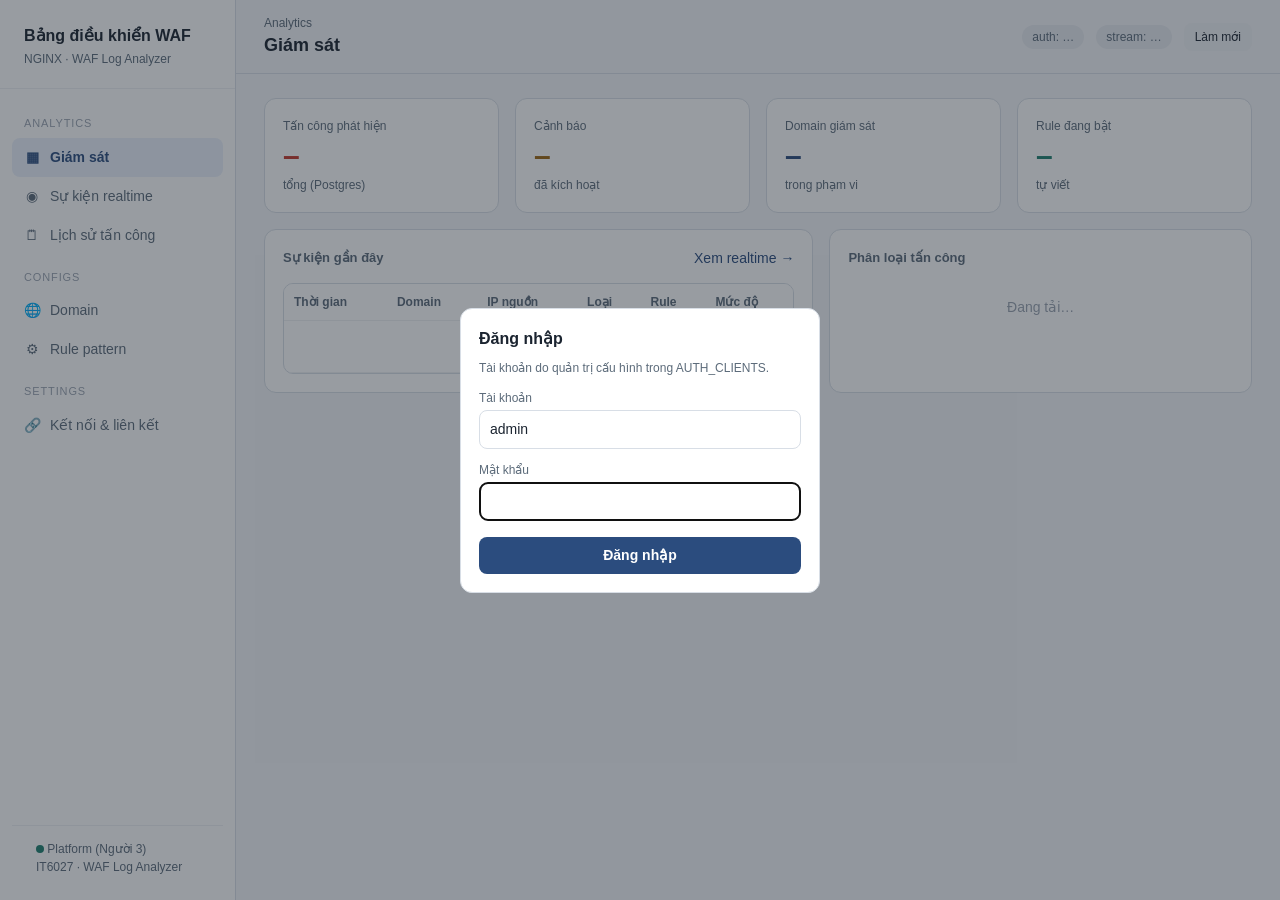
==== commit 6668111f: "update deploy guideline" ====
--- a/services/p5-dashboard/index.html
+++ b/services/p5-dashboard/index.html
@@ -92,9 +92,25 @@
     .msg.show{display:block}.msg.ok{background:var(--ok-soft);color:var(--ok)}.msg.err{background:var(--danger-soft);color:var(--danger)}
     .linkcard{display:flex;justify-content:space-between;align-items:center;padding:12px 14px;border:1px solid var(--line);border-radius:10px;margin-bottom:10px}
     .hint{color:var(--muted);font-size:12px;margin-top:8px}
+    /* Đăng nhập: chỉ hiện khi gateway không cấp token cho admin/admin (production đặt AUTH_CLIENTS) */
+    .login{position:fixed;inset:0;z-index:50;display:grid;place-items:center;background:rgba(27,36,48,.45)}
+    .login[hidden]{display:none}
+    .login form{width:min(360px,92vw)}
+    .login h2{font-size:16px;color:var(--ink);margin:0 0 4px}
+    .login .btn{width:100%;margin-top:16px}
   </style>
 </head>
 <body>
+  <div id="login" class="login" hidden>
+    <form id="login-form" class="panel">
+      <h2>Đăng nhập</h2>
+      <div class="hint">Tài khoản do quản trị cấu hình trong AUTH_CLIENTS.</div>
+      <label for="login-id">Tài khoản</label><input id="login-id" value="admin" autocomplete="username" required>
+      <label for="login-secret">Mật khẩu</label><input id="login-secret" type="password" autocomplete="current-password" required>
+      <button class="btn primary" type="submit">Đăng nhập</button>
+      <div id="login-msg" class="msg err"></div>
+    </form>
+  </div>
   <aside>
     <div class="brand"><b>Bảng điều khiển WAF</b><div class="sub">NGINX · WAF Log Analyzer</div></div>
     <nav id="nav">
@@ -281,9 +297,23 @@
     $("nav").addEventListener("click",e=>{const b=e.target.closest(".navitem");if(b)show(b.dataset.nav);});
     $("refresh-btn").addEventListener("click",()=>{(LOADERS[location.hash.slice(1)||"overview"]||(()=>{}))();});
 
+    const requestToken=async(id,secret)=>(await api("/api/auth/token",{method:"POST",
+      body:JSON.stringify({client_id:id,client_secret:secret})})).ok;
+    const sessionValid=async()=>(await api("/api/dashboard/summary")).ok;
+    function askLogin(){
+      return new Promise(resolve=>{
+        const box=$("login"),msg=$("login-msg");box.hidden=false;$("login-secret").focus();
+        $("login-form").onsubmit=async e=>{e.preventDefault();msg.classList.remove("show");
+          let ok=false;try{ok=await requestToken($("login-id").value.trim(),$("login-secret").value);}catch(err){}
+          if(ok){box.hidden=true;$("login-secret").value="";resolve();}
+          else{msg.textContent="Sai tài khoản hoặc mật khẩu (hoặc gateway không phản hồi).";msg.classList.add("show");}};
+      });
+    }
+    // Cookie còn hạn -> dùng tiếp; chạy local (AUTH_ALLOW_ANY) -> tự đăng nhập admin/admin như trước;
+    // production (AUTH_CLIENTS) -> hiện form đăng nhập.
     async function getToken(){
-      try{const r=await api("/api/auth/token",{method:"POST",body:'{"client_id":"admin","client_secret":"admin"}'});
-        if(!r.ok)throw 0;setPill("auth-status","auth: ok","ok");}catch(e){setPill("auth-status","auth: lỗi","err");}
+      try{if(!(await sessionValid())&&!(await requestToken("admin","admin")))await askLogin();
+        setPill("auth-status","auth: ok","ok");}catch(e){setPill("auth-status","auth: lỗi","err");}
     }
 
     /* ---------- sự kiện bảo mật -> hàng bảng ---------- */
@@ -433,9 +463,12 @@
       else{const j=await r.json().catch(()=>null);ruleMsg("Không xoá được ("+r.status+"): "+((j&&(j.error||j.message))||"Lỗi"),false);}});
 
     /* ---------- settings ---------- */
-    function loadSettings(){const h=location.hostname;
-      const L=[["Grafana (metrics + logs + SOC)","http://"+h+":3000"],["Prometheus","http://"+h+":9090"],
+    async function loadSettings(){const h=location.hostname;
+      let L=[["Grafana (metrics + logs + SOC)","http://"+h+":3000"],["Prometheus","http://"+h+":9090"],
         ["Mailpit (email cảnh báo)","http://"+h+":8025"],["Kafka UI (profile tools)","http://"+h+":8085"],["Swagger (OpenAPI)","http://"+h+":8090"]];
+      // Server thật: liên kết theo domain lấy từ DASHBOARD_LINKS của P5 (rỗng -> giữ mặc định host:cổng).
+      try{const r=await api("/api/dashboard/links");const j=r.ok?await r.json():null;
+        if(j&&j.links&&j.links.length)L=j.links.map(x=>[x.name,x.url]);}catch(e){}
       $("links").innerHTML=L.map(([n,u])=>'<div class="linkcard"><span>'+esc(n)+'</span><a href="'+u+'" target="_blank" rel="noopener">'+esc(u)+" ↗</a></div>").join("");}
 
     const LOADERS={overview:loadOverview,realtime:renderEventTables,history:()=>{},domains:loadDomains,rules:loadRules,settings:loadSettings};
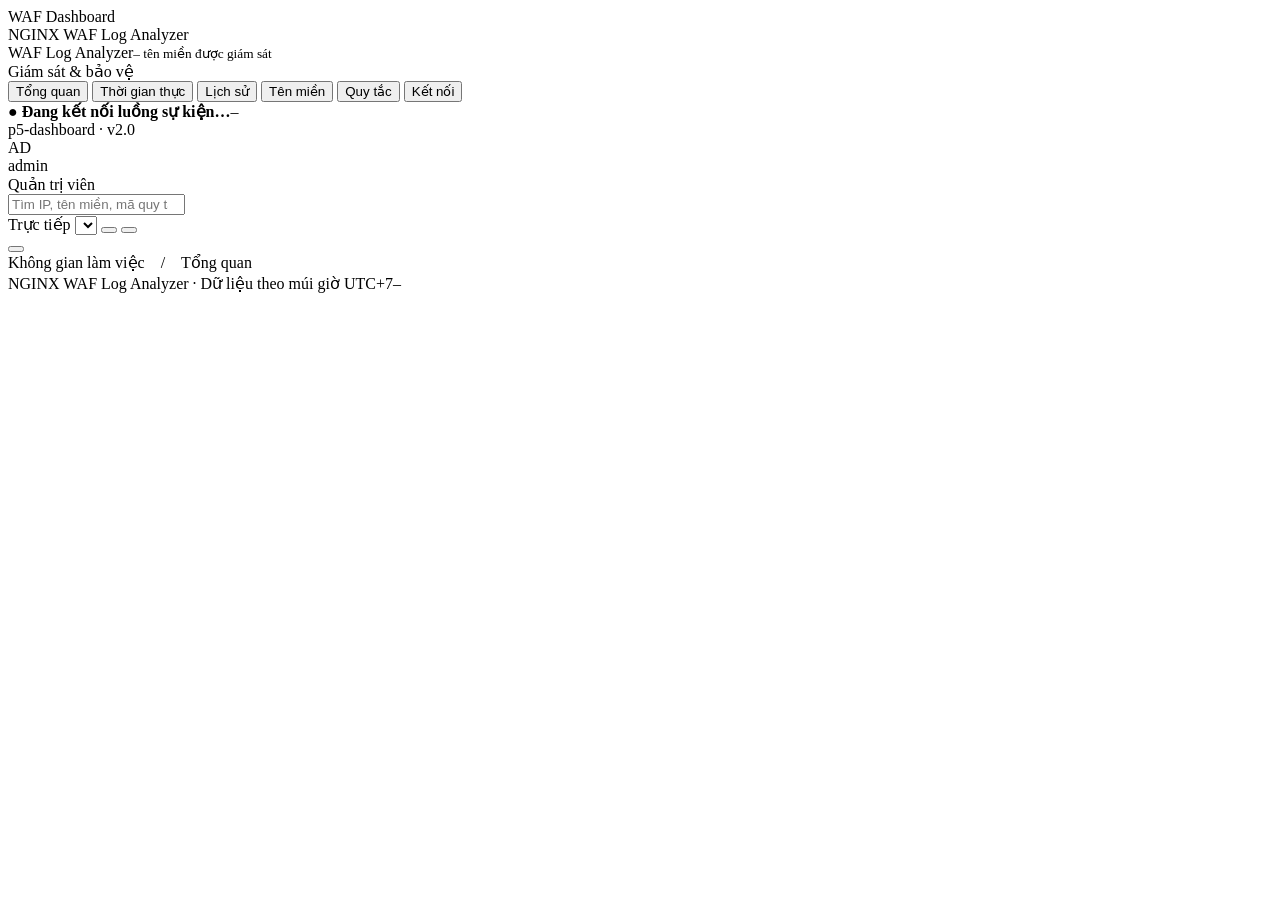
==== commit d8fc87c8: "update: platform and scope domain check for c1,c2,c3,detector" ====
--- a/services/p5-dashboard/index.html
+++ b/services/p5-dashboard/index.html
@@ -3,478 +3,98 @@
 <head>
   <meta charset="utf-8">
   <meta name="viewport" content="width=device-width, initial-scale=1">
-  <title>Bảng điều khiển WAF</title>
-  <style>
-    :root{
-      --bg:#F3F5F8; --panel:#FFFFFF; --ink:#1B2430; --muted:#5C6B7A; --line:#D8DEE6; --line-soft:#EEF0F3;
-      --primary:#2B4C7E; --primary-soft:#EAF0FA;
-      --danger:#C4392B; --danger-soft:#FBEAE8;
-      --warn:#9C6511; --warn-soft:#FBF1DE;
-      --ok:#1E7F6E; --ok-soft:#E3F2EE;
-    }
-    *{box-sizing:border-box}
-    html,body{margin:0;height:100%}
-    body{font:14px/1.5 -apple-system,BlinkMacSystemFont,"Segoe UI",Roboto,Helvetica,Arial,sans-serif;color:var(--ink);
-      background:var(--bg);display:grid;grid-template-columns:236px 1fr;grid-template-rows:100vh}
-    a{color:var(--primary);text-decoration:none}
-
-    /* Sidebar (nền trắng theo design) */
-    aside{background:var(--panel);border-right:1px solid var(--line);display:flex;flex-direction:column;padding:24px 0;overflow-y:auto}
-    .brand{padding:0 24px 20px;border-bottom:1px solid var(--line-soft)}
-    .brand b{font-size:16px;color:var(--ink)}
-    .brand .sub{font-size:12px;color:var(--muted);margin-top:2px}
-    nav{padding:12px 12px;flex:1}
-    .navgroup{color:#9AA3B0;font-size:11px;letter-spacing:.08em;text-transform:uppercase;padding:14px 12px 6px}
-    .navitem{display:flex;align-items:center;gap:10px;width:100%;text-align:left;border:0;background:none;color:var(--muted);
-      padding:9px 12px;border-radius:8px;cursor:pointer;font:inherit}
-    .navitem:hover{background:#F3F5F8;color:var(--ink)}
-    .navitem.active{background:var(--primary-soft);color:var(--primary);font-weight:600}
-    .navitem .ic{width:16px;text-align:center}
-    .side-foot{padding:14px 24px 0;border-top:1px solid var(--line-soft);margin:8px 12px 0;font-size:12px;color:var(--muted)}
-
-    main{overflow-y:auto}
-    header.top{position:sticky;top:0;z-index:5;background:rgba(243,245,248,.92);backdrop-filter:blur(6px);
-      border-bottom:1px solid var(--line);display:flex;align-items:center;gap:12px;padding:14px 28px}
-    header.top .eyebrow{font-size:12px;color:var(--muted)}
-    header.top h1{font-size:18px;margin:0}
-    .spacer{flex:1}
-    .pill{padding:3px 10px;border-radius:999px;font-size:12px;background:#E6EAF0;color:var(--muted)}
-    .pill.ok{background:var(--ok-soft);color:var(--ok)} .pill.err{background:var(--danger-soft);color:var(--danger)}
-    .btn{padding:8px 14px;border:0;border-radius:8px;cursor:pointer;font:inherit;font-weight:600}
-    .btn.primary{background:var(--primary);color:#fff} .btn.ghost{background:#EEF1F5;color:var(--ink)} .btn.danger{background:var(--danger);color:#fff}
-    .btn.sm{padding:5px 11px;font-size:12px;font-weight:500}
-    .wrap{padding:24px 28px;max-width:1240px}
-    section[data-view]{display:none} section[data-view].active{display:block}
-
-    .grid{display:grid;gap:16px}
-    .cards{grid-template-columns:repeat(auto-fit,minmax(190px,1fr))}
-    .split{grid-template-columns:1.3fr 1fr}
-    @media(max-width:980px){.split{grid-template-columns:1fr}}
-    .panel{background:var(--panel);border:1px solid var(--line);border-radius:12px;padding:18px}
-    .panel h2{font-size:13px;margin:0 0 14px;color:var(--muted);font-weight:600}
-    .panelhead{display:flex;align-items:center;justify-content:space-between;margin:0 0 14px}
-    .panelhead h2{margin:0}
-
-    .stat .k{color:var(--muted);font-size:12px} .stat .v{font-size:30px;font-weight:700;line-height:1.15;margin-top:4px}
-    .stat .s{color:var(--muted);font-size:12px;margin-top:2px}
-    .v.red{color:var(--danger)} .v.blue{color:var(--primary)} .v.amber{color:var(--warn)} .v.teal{color:var(--ok)}
-
-    table{width:100%;border-collapse:collapse;font-size:13px}
-    th,td{text-align:left;padding:9px 10px;border-bottom:1px solid var(--line-soft);vertical-align:top}
-    th{color:var(--muted);font-weight:600;font-size:12px;position:sticky;top:0;background:var(--panel)}
-    tbody tr{cursor:default} tbody tr.sel{background:var(--primary-soft)}
-    tbody tr.clickable{cursor:pointer} tbody tr.clickable:hover{background:#FAFBFD}
-    code{font-family:ui-monospace,Menlo,monospace;font-size:12px;color:#7a4a00;word-break:break-all}
-    .tablewrap{max-height:460px;overflow:auto;border:1px solid var(--line);border-radius:10px}
-    .empty{color:#9AA3B0;padding:16px;text-align:center}
-    .tag{padding:2px 8px;border-radius:999px;font-size:11px;background:#EEF0F3;color:var(--muted);white-space:nowrap}
-    td .tag{display:inline-block;margin:1px 3px 1px 0}
-    .checks{display:flex;flex-wrap:wrap;gap:4px 14px;margin:2px 0 6px}
-    .checks label,.chk{display:inline-flex;align-items:center;gap:5px;font-size:12px;color:var(--ink);margin:0}
-    .checks input{width:auto;margin:0}
-    .sev{padding:2px 8px;border-radius:999px;font-size:11px;font-weight:600}
-    .sev.critical,.sev.high{background:var(--danger-soft);color:var(--danger)}
-    .sev.medium{background:var(--warn-soft);color:var(--warn)} .sev.low{background:var(--ok-soft);color:var(--ok)}
-    .dot{display:inline-block;width:8px;height:8px;border-radius:50%} .dot.on{background:var(--ok)} .dot.off{background:#9AA3B0}
-
-    .bar{display:flex;align-items:center;gap:10px;margin:8px 0}
-    .bar .lbl{width:130px;color:var(--ink);font-size:12px;text-transform:capitalize}
-    .bar .track{flex:1;background:#EEF1F5;border-radius:6px;height:12px;overflow:hidden}
-    .bar .fill{display:block;height:100%;background:var(--primary);border-radius:6px}
-    .bar .n{width:44px;text-align:right;font-variant-numeric:tabular-nums;color:var(--muted);font-size:12px}
-
-    label{display:block;font-size:12px;color:var(--muted);margin:12px 0 3px}
-    input,select,textarea{width:100%;padding:8px 10px;border:1px solid var(--line);border-radius:8px;background:#fff;font:inherit;color:var(--ink)}
-    textarea{font-family:ui-monospace,Menlo,monospace;min-height:46px}
-    .row{display:grid;grid-template-columns:1fr 1fr;gap:10px}
-    .actions{display:flex;gap:8px;margin-top:16px;flex-wrap:wrap}
-    .msg{margin-top:10px;padding:9px 11px;border-radius:8px;display:none;font-size:13px}
-    .msg.show{display:block}.msg.ok{background:var(--ok-soft);color:var(--ok)}.msg.err{background:var(--danger-soft);color:var(--danger)}
-    .linkcard{display:flex;justify-content:space-between;align-items:center;padding:12px 14px;border:1px solid var(--line);border-radius:10px;margin-bottom:10px}
-    .hint{color:var(--muted);font-size:12px;margin-top:8px}
-    /* Đăng nhập: chỉ hiện khi gateway không cấp token cho admin/admin (production đặt AUTH_CLIENTS) */
-    .login{position:fixed;inset:0;z-index:50;display:grid;place-items:center;background:rgba(27,36,48,.45)}
-    .login[hidden]{display:none}
-    .login form{width:min(360px,92vw)}
-    .login h2{font-size:16px;color:var(--ink);margin:0 0 4px}
-    .login .btn{width:100%;margin-top:16px}
-  </style>
+  <title>WAF Dashboard</title>
+  <link rel="icon" href="/static/icons/shield-check.svg">
+  <link rel="preconnect" href="https://fonts.googleapis.com">
+  <link rel="preconnect" href="https://fonts.gstatic.com" crossorigin>
+  <link rel="stylesheet" href="https://fonts.googleapis.com/css2?family=Inter:wght@400;500;600;700&family=JetBrains+Mono:wght@400;500&display=swap">
+  <link rel="stylesheet" href="/static/css/app.css">
+  <script>
+    // Áp giao diện đã chọn trước khi vẽ trang để không bị nháy (?theme=dark|light ghi đè lựa chọn đã lưu).
+    try {
+      const forced = new URLSearchParams(location.search).get("theme");
+      document.documentElement.dataset.theme = forced === "dark" || forced === "light" ? forced : localStorage.getItem("waf-theme") || "light";
+    } catch (_) {}
+  </script>
 </head>
 <body>
-  <div id="login" class="login" hidden>
-    <form id="login-form" class="panel">
-      <h2>Đăng nhập</h2>
-      <div class="hint">Tài khoản do quản trị cấu hình trong AUTH_CLIENTS.</div>
-      <label for="login-id">Tài khoản</label><input id="login-id" value="admin" autocomplete="username" required>
-      <label for="login-secret">Mật khẩu</label><input id="login-secret" type="password" autocomplete="current-password" required>
-      <button class="btn primary" type="submit">Đăng nhập</button>
-      <div id="login-msg" class="msg err"></div>
+  <div class="app">
+    <aside class="sidebar">
+      <div class="brand">
+        <div class="brand-logo"><i class="i" style="--s:21px;--icon:url(/static/icons/shield-check.svg)"></i></div>
+        <div><div class="brand-name">WAF Dashboard</div><div class="brand-sub">NGINX WAF Log Analyzer</div></div>
+      </div>
+      <div class="workspace">WAF Log Analyzer<small id="ws-domains">– tên miền được giám sát</small></div>
+      <nav class="nav" id="nav">
+        <div class="nav-group">Giám sát &amp; bảo vệ</div>
+        <button class="nav-item" data-view="overview"><i class="i" style="--icon:url(/static/icons/layout-dashboard.svg)"></i>Tổng quan</button>
+        <button class="nav-item" data-view="realtime"><i class="i" style="--icon:url(/static/icons/radio.svg)"></i>Thời gian thực</button>
+        <button class="nav-item" data-view="history"><i class="i" style="--icon:url(/static/icons/history.svg)"></i>Lịch sử</button>
+        <button class="nav-item" data-view="domains"><i class="i" style="--icon:url(/static/icons/globe.svg)"></i>Tên miền</button>
+        <button class="nav-item" data-view="rules"><i class="i" style="--icon:url(/static/icons/shield.svg)"></i>Quy tắc</button>
+        <button class="nav-item" data-view="connections"><i class="i" style="--icon:url(/static/icons/plug.svg)"></i>Kết nối</button>
+      </nav>
+      <div class="side-info">
+        <div class="collector" id="collector"><b>● Đang kết nối luồng sự kiện…</b><span id="collector-sync">–</span><br>p5-dashboard · v2.0</div>
+        <div class="separator"></div>
+        <div class="account">
+          <div class="avatar" id="avatar">AD</div>
+          <div><div class="account-name" id="account-name">admin</div><div class="account-role">Quản trị viên</div></div>
+        </div>
+      </div>
+    </aside>
+
+    <div class="content">
+      <header class="topbar">
+        <label class="field" style="width:330px">
+          <i class="i" style="--icon:url(/static/icons/search.svg)"></i>
+          <input id="global-search" type="search" placeholder="Tìm IP, tên miền, mã quy tắc…" autocomplete="off">
+        </label>
+        <div class="tools">
+          <span class="tag ok" id="live-pill">Trực tiếp</span>
+          <label class="select" title="Khoảng thời gian">
+            <i class="i" style="--icon:url(/static/icons/calendar-days.svg)"></i>
+            <select id="range-select"></select>
+          </label>
+          <button class="btn icon" id="refresh-btn" title="Làm mới"><i class="i" style="--icon:url(/static/icons/refresh-cw.svg)"></i></button>
+          <button class="btn icon" id="theme-btn" title="Đổi giao diện sáng/tối"><i class="i" id="theme-icon" style="--icon:url(/static/icons/moon.svg)"></i></button>
+          <div class="divider-v"></div>
+          <button class="icon-btn" id="bell-btn" title="Cảnh báo gần đây" style="position:relative">
+            <i class="i" style="--s:16px;--icon:url(/static/icons/bell.svg)"></i>
+            <span id="bell-badge" hidden style="position:absolute;top:-4px;right:-4px;width:8px;height:8px;border-radius:50%;background:var(--danger)"></span>
+          </button>
+        </div>
+      </header>
+
+      <main class="page">
+        <div class="crumbs">Không gian làm việc　/　<span id="crumb">Tổng quan</span></div>
+        <section class="view" data-view="overview" id="view-overview"></section>
+        <section class="view" data-view="realtime" id="view-realtime"></section>
+        <section class="view" data-view="history" id="view-history"></section>
+        <section class="view" data-view="domains" id="view-domains"></section>
+        <section class="view" data-view="rules" id="view-rules"></section>
+        <section class="view" data-view="connections" id="view-connections"></section>
+        <footer class="page-foot"><span>NGINX WAF Log Analyzer · Dữ liệu theo múi giờ UTC+7</span><span id="updated-at">–</span></footer>
+      </main>
+    </div>
+  </div>
+
+  <!-- Đăng nhập: chỉ hiện khi gateway không cấp token cho admin/admin (production đặt AUTH_CLIENTS) -->
+  <div class="overlay" id="login" hidden>
+    <form class="modal" id="login-form" style="width:min(380px,100%)">
+      <div class="dlg-head"><div><h2>Đăng nhập</h2><p>Tài khoản do quản trị cấu hình trong AUTH_CLIENTS.</p></div></div>
+      <div class="dlg-body">
+        <div class="form-row"><label for="login-id">Tài khoản</label>
+          <div class="field"><input id="login-id" value="admin" autocomplete="username" required></div></div>
+        <div class="form-row"><label for="login-secret">Mật khẩu</label>
+          <div class="field"><input id="login-secret" type="password" autocomplete="current-password" required></div></div>
+        <div class="form-msg" id="login-msg" hidden></div>
+      </div>
+      <div class="dlg-foot"><button class="btn primary" type="submit">Đăng nhập</button></div>
     </form>
   </div>
-  <aside>
-    <div class="brand"><b>Bảng điều khiển WAF</b><div class="sub">NGINX · WAF Log Analyzer</div></div>
-    <nav id="nav">
-      <div class="navgroup">Analytics</div>
-      <button class="navitem active" data-nav="overview"><span class="ic">▦</span> Giám sát</button>
-      <button class="navitem" data-nav="realtime"><span class="ic">◉</span> Sự kiện realtime</button>
-      <button class="navitem" data-nav="history"><span class="ic">🗒</span> Lịch sử tấn công</button>
-      <div class="navgroup">Configs</div>
-      <button class="navitem" data-nav="domains"><span class="ic">🌐</span> Domain</button>
-      <button class="navitem" data-nav="rules"><span class="ic">⚙</span> Rule pattern</button>
-      <div class="navgroup">Settings</div>
-      <button class="navitem" data-nav="settings"><span class="ic">🔗</span> Kết nối &amp; liên kết</button>
-    </nav>
-    <div class="side-foot"><span class="dot on"></span> Platform (Người 3)<br>IT6027 · WAF Log Analyzer</div>
-  </aside>
 
-  <main>
-    <header class="top">
-      <div><div class="eyebrow" id="page-eyebrow">Analytics</div><h1 id="page-title">Giám sát</h1></div>
-      <span class="spacer"></span>
-      <span id="auth-status" class="pill">auth: …</span>
-      <span id="stream-status" class="pill">stream: …</span>
-      <button class="btn ghost sm" id="refresh-btn">Làm mới</button>
-    </header>
-    <div class="wrap">
-
-      <!-- GIÁM SÁT -->
-      <section data-view="overview" class="active">
-        <div class="grid cards" style="margin-bottom:16px">
-          <div class="panel stat"><div class="k">Tấn công phát hiện</div><div class="v red" id="s-attacks">–</div><div class="s">tổng (Postgres)</div></div>
-          <div class="panel stat"><div class="k">Cảnh báo</div><div class="v amber" id="s-alerts">–</div><div class="s">đã kích hoạt</div></div>
-          <div class="panel stat"><div class="k">Domain giám sát</div><div class="v blue" id="s-domains">–</div><div class="s">trong phạm vi</div></div>
-          <div class="panel stat"><div class="k">Rule đang bật</div><div class="v teal" id="s-rules">–</div><div class="s">tự viết</div></div>
-        </div>
-        <div class="grid split">
-          <div class="panel">
-            <div class="panelhead"><h2>Sự kiện gần đây</h2><a href="#realtime" onclick="show('realtime')">Xem realtime →</a></div>
-            <div class="tablewrap" style="max-height:360px">
-              <table><thead><tr><th>Thời gian</th><th>Domain</th><th>IP nguồn</th><th>Loại</th><th>Rule</th><th>Mức độ</th></tr></thead>
-              <tbody id="ov-events"><tr><td colspan="6" class="empty">Đang tải…</td></tr></tbody></table>
-            </div>
-          </div>
-          <div class="panel"><h2>Phân loại tấn công</h2><div id="top-attacks"><div class="empty">Đang tải…</div></div></div>
-        </div>
-      </section>
-
-      <!-- REALTIME -->
-      <section data-view="realtime">
-        <div class="panel">
-          <div class="panelhead"><h2>Sự kiện realtime (SSE) — <span id="feed-count">0</span></h2><span class="pill" id="stream-status2">…</span></div>
-          <div class="tablewrap" style="max-height:560px">
-            <table><thead><tr><th>Thời gian</th><th>Domain</th><th>IP nguồn</th><th>Loại</th><th>Rule</th><th>Mức độ</th><th>Điểm</th><th>URL</th><th>Sự kiện</th></tr></thead>
-            <tbody id="feed"><tr><td colspan="9" class="empty">Chờ sự kiện… chạy <code>make demo</code> để thấy realtime.</td></tr></tbody></table>
-          </div>
-        </div>
-      </section>
-
-      <!-- LỊCH SỬ -->
-      <section data-view="history">
-        <div class="panel">
-          <h2>Lịch sử tấn công (Postgres · sống sót restart)</h2>
-          <div class="row" style="grid-template-columns:1fr 1fr auto;align-items:end">
-            <div><label>Lọc domain</label><input id="h-domain" placeholder="vd shop.local"></div>
-            <div><label>Lọc loại</label><input id="h-type" placeholder="vd sql_injection"></div>
-            <div><button class="btn primary" id="h-load">Tải</button></div>
-          </div>
-          <div class="tablewrap" style="margin-top:12px">
-            <table><thead><tr><th>Thời gian</th><th>Domain</th><th>Loại</th><th>Mức</th><th>Rule</th><th>IP nguồn</th><th>URL</th></tr></thead>
-            <tbody id="history-body"><tr><td colspan="7" class="empty">Bấm "Tải"</td></tr></tbody></table>
-          </div>
-        </div>
-      </section>
-
-      <!-- DOMAIN (master-detail) -->
-      <section data-view="domains">
-        <div class="grid split">
-          <div class="panel">
-            <div class="panelhead"><h2>Domain trong phạm vi (Scope · P1)</h2><button class="btn ghost sm" id="d-new">+ Thêm domain</button></div>
-            <div class="tablewrap">
-              <table><thead><tr><th>Domain</th><th>Loại</th><th>Trạng thái</th><th>Ghi chú</th></tr></thead>
-              <tbody id="domains-body"><tr><td colspan="4" class="empty">Đang tải…</td></tr></tbody></table>
-            </div>
-            <p class="hint">Chỉ domain/ứng dụng ở đây mới được pipeline xử lý (mọi service gọi <code>GET /scope/check</code> trước).</p>
-          </div>
-          <div class="panel">
-            <h2 id="d-form-title">CẤU HÌNH DOMAIN</h2>
-            <form id="domain-form" autocomplete="off">
-              <label>Target (domain hoặc tên ứng dụng)</label>
-              <input id="d-target" placeholder="vd myapp.com" required>
-              <div class="row">
-                <div><label>Loại</label><select id="d-type"><option value="domain">domain</option><option value="app">app</option></select></div>
-                <div><label>Trạng thái</label><select id="d-enabled"><option value="true">bật</option><option value="false">tắt</option></select></div>
-              </div>
-              <label>Ghi chú</label>
-              <input id="d-note" placeholder="(tuỳ chọn)">
-              <div class="actions">
-                <button type="submit" class="btn primary">Lưu cấu hình</button>
-                <button type="button" class="btn danger" id="d-delete" hidden>Xoá</button>
-              </div>
-              <div id="d-msg" class="msg"></div>
-            </form>
-          </div>
-        </div>
-      </section>
-
-      <!-- RULE (master-detail) -->
-      <section data-view="rules">
-        <div class="grid split">
-          <div class="panel">
-            <div class="panelhead"><h2>Rule (detector) — <span id="rule-count">0</span></h2><button class="btn ghost sm" id="r-new">+ Thêm rule</button></div>
-            <div style="margin-bottom:8px"><input id="r-filter" placeholder="Lọc theo id / loại / tên…"></div>
-            <div class="tablewrap">
-              <table><thead><tr><th>Rule</th><th>Danh mục</th><th>Pattern</th><th>Điểm</th></tr></thead>
-              <tbody id="rules-body"><tr><td colspan="4" class="empty">Đang tải…</td></tr></tbody></table>
-            </div>
-          </div>
-          <div class="panel">
-            <h2 id="rule-form-title">CHI TIẾT RULE</h2>
-            <form id="rule-form" autocomplete="off">
-              <div class="row">
-                <div><label>ID</label><input id="ru-id" placeholder="SQLI_CUSTOM_1" pattern="[A-Z0-9_]{3,80}" title="Chữ in hoa, số, dấu _ (3–80 ký tự)" required></div>
-                <div><label>Mô tả</label><input id="ru-name" placeholder="Mô tả ngắn" required></div>
-              </div>
-              <div class="row">
-                <div><label>Danh mục</label><select id="ru-type">
-                  <option>sql_injection</option><option>xss</option><option>path_traversal</option>
-                  <option>command_injection</option><option>lfi</option><option>rfi</option>
-                  <option>sensitive_file</option><option>log4shell</option><option>ssti</option><option>scanner</option>
-                </select></div>
-                <div><label>Điểm 1–100 (<span id="ru-sev">medium</span>)</label><input id="ru-score" type="number" min="1" max="100" value="65" required></div>
-              </div>
-              <label>Trường khớp</label>
-              <div class="checks" id="ru-targets"></div>
-              <label>Chuẩn hoá trước khi khớp</label>
-              <div class="checks" id="ru-norms"></div>
-              <div class="checks"><label><input type="checkbox" id="ru-enabled" checked> Bật rule</label></div>
-              <label>Pattern (RE2: không lookaround, không backreference)</label>
-              <textarea id="ru-pattern" placeholder="(?i)union\s+select" required></textarea>
-              <div class="actions">
-                <button type="submit" class="btn primary" id="ru-submit">Lưu rule</button>
-                <button type="button" class="btn ghost" id="ru-validate">Kiểm tra pattern</button>
-                <button type="button" class="btn danger" id="ru-delete" hidden>Xoá</button>
-              </div>
-              <div id="ru-msg" class="msg"></div>
-            </form>
-          </div>
-        </div>
-      </section>
-
-      <!-- SETTINGS -->
-      <section data-view="settings">
-        <div class="panel" style="max-width:660px">
-          <h2>Kết nối &amp; liên kết vận hành</h2>
-          <div id="links"></div>
-          <p class="hint">Admin dashboard này dành cho Người 3 (Platform): theo dõi realtime + cấu hình domain/rule. Đội vận hành xem metrics & logs dài hạn trên Grafana.</p>
-        </div>
-      </section>
-
-    </div>
-  </main>
-
-  <script>
-    const $=(id)=>document.getElementById(id);
-    const esc=(v)=>String(v==null?"":v).replace(/&/g,"&amp;").replace(/</g,"&lt;").replace(/>/g,"&gt;");
-    const POLL_MS=5000, MAX_FEED=100;
-    const META={overview:["Analytics","Giám sát"],realtime:["Analytics","Sự kiện realtime"],history:["Analytics","Lịch sử tấn công"],
-      domains:["Configs","Domain"],rules:["Configs","Rule pattern"],settings:["Settings","Kết nối & liên kết"]};
-    // Feed chỉ hiện sự kiện rời rạc có nghĩa: mỗi rule khớp (attack.detected) và cảnh báo
-    // vượt ngưỡng (alert.triggered, kèm điểm). anomaly.scored là ĐIỂM CHẠY theo IP (recompute
-    // sau mỗi attack) -> không hiển thị thành dòng riêng để tránh trùng lặp.
-    const SEC_EVENTS=new Set(["attack.detected","alert.triggered"]);
-    const EVENT_LABEL={ "attack.detected":"phát hiện","anomaly.scored":"chấm điểm","alert.triggered":"cảnh báo" };
-    let events=[];  // sự kiện bảo mật gần đây (cho bảng)
-
-    const setPill=(id,t,c)=>{const e=$(id);if(!e)return;e.textContent=t;e.className="pill"+(c?" "+c:"");};
-    const api=(p,o={})=>fetch(p,{credentials:"include",headers:{"content-type":"application/json"},...o});
-
-    function show(view){
-      document.querySelectorAll("[data-view]").forEach(s=>s.classList.toggle("active",s.dataset.view===view));
-      document.querySelectorAll(".navitem").forEach(b=>b.classList.toggle("active",b.dataset.nav===view));
-      const m=META[view]||["",view];$("page-eyebrow").textContent=m[0];$("page-title").textContent=m[1];
-      location.hash=view; (LOADERS[view]||(()=>{}))();
-    }
-    $("nav").addEventListener("click",e=>{const b=e.target.closest(".navitem");if(b)show(b.dataset.nav);});
-    $("refresh-btn").addEventListener("click",()=>{(LOADERS[location.hash.slice(1)||"overview"]||(()=>{}))();});
-
-    const requestToken=async(id,secret)=>(await api("/api/auth/token",{method:"POST",
-      body:JSON.stringify({client_id:id,client_secret:secret})})).ok;
-    const sessionValid=async()=>(await api("/api/dashboard/summary")).ok;
-    function askLogin(){
-      return new Promise(resolve=>{
-        const box=$("login"),msg=$("login-msg");box.hidden=false;$("login-secret").focus();
-        $("login-form").onsubmit=async e=>{e.preventDefault();msg.classList.remove("show");
-          let ok=false;try{ok=await requestToken($("login-id").value.trim(),$("login-secret").value);}catch(err){}
-          if(ok){box.hidden=true;$("login-secret").value="";resolve();}
-          else{msg.textContent="Sai tài khoản hoặc mật khẩu (hoặc gateway không phản hồi).";msg.classList.add("show");}};
-      });
-    }
-    // Cookie còn hạn -> dùng tiếp; chạy local (AUTH_ALLOW_ANY) -> tự đăng nhập admin/admin như trước;
-    // production (AUTH_CLIENTS) -> hiện form đăng nhập.
-    async function getToken(){
-      try{if(!(await sessionValid())&&!(await requestToken("admin","admin")))await askLogin();
-        setPill("auth-status","auth: ok","ok");}catch(e){setPill("auth-status","auth: lỗi","err");}
-    }
-
-    /* ---------- sự kiện bảo mật -> hàng bảng ---------- */
-    function eventRow(it,withKind){
-      const d=it.data||{};
-      const types=d.attack_type?[d.attack_type]:(d.attack_types||[]);
-      const rule=d.rule_id||(d.rule_ids||[]).join(", ")||"";
-      const sev=d.severity||"";
-      return "<td>"+esc((it.timestamp||"").slice(11,19))+"</td><td>"+esc(it.domain||"")+"</td><td>"+esc(d.src_ip||"")+"</td>"
-        +'<td>'+types.map(t=>'<span class="tag">'+esc(t)+"</span>").join("")+'</td><td><code>'+esc(rule)+"</code></td>"
-        +'<td>'+(sev?'<span class="sev '+esc(sev)+'">'+esc(sev)+"</span>":"")+"</td>"
-        +(withKind?('<td>'+(d.score!=null?esc(d.score)+(d.threshold!=null?" / "+esc(d.threshold):""):"")+"</td>"
-          +'<td><code>'+esc(d.url||"")+'</code></td><td><span class="tag">'+esc(EVENT_LABEL[it.event]||it.event)+"</span></td>"):"");
-    }
-    function renderEventTables(){
-      const feed=$("feed");
-      if(!events.length){feed.innerHTML='<tr><td colspan="9" class="empty">Chưa có sự kiện.</td></tr>';}
-      else feed.innerHTML=events.slice(0,MAX_FEED).map(it=>"<tr>"+eventRow(it,true)+"</tr>").join("");
-      $("feed-count").textContent=events.length;
-      const ov=$("ov-events");
-      if(!events.length){ov.innerHTML='<tr><td colspan="6" class="empty">Chưa có sự kiện.</td></tr>';}
-      else ov.innerHTML=events.slice(0,8).map(it=>"<tr>"+eventRow(it,false)+"</tr>").join("");
-    }
-    function pushEvent(it){ if(!SEC_EVENTS.has(it.event))return; events.unshift(it); if(events.length>MAX_FEED)events.pop(); renderEventTables(); }
-
-    /* ---------- realtime SSE ---------- */
-    let streamLive=false;
-    function connectStream(){
-      let src; try{src=new EventSource("/api/dashboard/stream",{withCredentials:true});}
-      catch(e){setPill("stream-status","stream: lỗi","err");return;}
-      const st=(t,c)=>{setPill("stream-status",t,c);setPill("stream-status2",t,c);};
-      src.onopen=()=>{streamLive=true;st("stream: live","ok");};
-      src.onerror=()=>{streamLive=false;st("stream: mất kết nối","err");};
-      const on=(ev)=>{try{pushEvent(JSON.parse(ev.data));}catch(_){}};
-      ["attack.detected","anomaly.scored","alert.triggered","log.enriched"].forEach(n=>src.addEventListener(n,on));
-      src.onmessage=on;
-    }
-
-    /* ---------- overview ---------- */
-    function renderBars(host,pairs){
-      if(!pairs.length){host.innerHTML='<div class="empty">Chưa có dữ liệu.</div>';return;}
-      const total=pairs.reduce((a,p)=>a+p[1],0)||1;const max=Math.max(...pairs.map(p=>p[1]));
-      host.innerHTML=pairs.map(([k,v])=>'<div class="bar"><span class="lbl">'+esc(k)+'</span>'
-        +'<span class="track"><span class="fill" style="width:'+Math.max(4,Math.round(v/max*100))+'%"></span></span>'
-        +'<span class="n">'+Math.round(v/total*100)+'%</span></div>').join("");
-    }
-    async function loadOverview(){
-      try{const s=await (await api("/api/dashboard/summary")).json();
-        renderBars($("top-attacks"),(s.top_attacks||[]).map(r=>[r.attack_type,r.count]));
-        $("s-domains").textContent=new Set((s.traffic||[]).map(t=>t.domain)).size||"0";
-        (s.recent||[]).filter(e=>SEC_EVENTS.has(e.event)).slice().reverse().forEach(e=>{if(!events.length)pushEvent(e);});
-      }catch(e){}
-      try{$("s-attacks").textContent=(await (await api("/api/dashboard/attacks?limit=1")).json()).count??"0";}catch(e){}
-      try{const al=await (await api("/api/alerts/?limit=1")).json();$("s-alerts").textContent=al.count??(al.counters||{}).alerts??"0";}catch(e){}
-      try{const rl=await (await api("/api/rules/")).json();$("s-rules").textContent=(rl.rules||[]).filter(r=>r.enabled).length;}catch(e){}
-      renderEventTables();
-    }
-
-    /* ---------- history ---------- */
-    async function loadHistory(){
-      const q=new URLSearchParams({limit:"200"});
-      if($("h-domain").value.trim())q.set("domain",$("h-domain").value.trim());
-      if($("h-type").value.trim())q.set("attack_type",$("h-type").value.trim());
-      const b=$("history-body");b.innerHTML='<tr><td colspan="7" class="empty">Đang tải…</td></tr>';
-      try{const rows=((await (await api("/api/dashboard/attacks?"+q)).json()).attacks)||[];
-        b.innerHTML=rows.length?rows.map(a=>"<tr><td>"+esc((a.detected_at||"").slice(0,19).replace("T"," "))+"</td><td>"+esc(a.domain)
-          +'</td><td><span class="tag">'+esc(a.attack_type)+'</span></td><td><span class="sev '+esc(a.severity)+'">'+esc(a.severity)+"</span></td>"
-          +"<td><code>"+esc(a.rule_id)+"</code></td><td>"+esc(a.src_ip)+"</td><td><code>"+esc(a.url)+"</code></td></tr>").join("")
-          :'<tr><td colspan="7" class="empty">Không có dữ liệu.</td></tr>';
-      }catch(e){b.innerHTML='<tr><td colspan="7" class="empty">Lỗi tải.</td></tr>';}
-    }
-    $("h-load").addEventListener("click",loadHistory);
-
-    /* ---------- domains (master-detail) ---------- */
-    let domainsCache={};
-    function domainNew(){ $("d-form-title").textContent="THÊM DOMAIN"; $("domain-form").reset();
-      $("d-target").readOnly=false; $("d-delete").hidden=true; $("d-msg").className="msg";
-      document.querySelectorAll("#domains-body tr").forEach(t=>t.classList.remove("sel")); }
-    function domainSelect(t){ const d=domainsCache[t]; if(!d)return;
-      $("d-form-title").textContent="CẤU HÌNH DOMAIN"; $("d-target").value=d.target; $("d-target").readOnly=true;
-      $("d-type").value=d.target_type; $("d-enabled").value=String(!!d.enabled); $("d-note").value=d.note||"";
-      $("d-delete").hidden=false; $("d-msg").className="msg";
-      document.querySelectorAll("#domains-body tr").forEach(r=>r.classList.toggle("sel",r.dataset.t===t)); }
-    async function loadDomains(){
-      const b=$("domains-body");
-      try{const items=((await (await api("/api/scope/allowlist")).json()).items)||[];
-        domainsCache=Object.fromEntries(items.map(d=>[d.target,d]));
-        b.innerHTML=items.length?items.map(d=>'<tr class="clickable" data-t="'+esc(d.target)+'"><td><b>'+esc(d.target)+"</b></td>"
-          +'<td><span class="tag">'+esc(d.target_type)+'</span></td><td><span class="dot '+(d.enabled?"on":"off")+'"></span> '+(d.enabled?"bật":"tắt")+"</td>"
-          +"<td>"+esc(d.note||"")+"</td></tr>").join(""):'<tr><td colspan="4" class="empty">Chưa có.</td></tr>';
-        b.querySelectorAll("tr.clickable").forEach(tr=>tr.addEventListener("click",()=>domainSelect(tr.dataset.t)));
-      }catch(e){b.innerHTML='<tr><td colspan="4" class="empty">Lỗi tải.</td></tr>';}
-    }
-    $("d-new").addEventListener("click",domainNew);
-    $("domain-form").addEventListener("submit",async e=>{e.preventDefault();const m=$("d-msg");
-      const body={target:$("d-target").value.trim(),target_type:$("d-type").value,enabled:$("d-enabled").value==="true",note:$("d-note").value.trim()};
-      const r=await api("/api/scope/allowlist",{method:"POST",body:JSON.stringify(body)});
-      if(r.ok){m.className="msg show ok";m.textContent="✓ Đã lưu cấu hình";loadDomains();}
-      else{const j=await r.json().catch(()=>({}));m.className="msg show err";m.textContent="Lỗi ("+r.status+"): "+(j.message||j.detail||"");}});
-    $("d-delete").addEventListener("click",async ()=>{const t=$("d-target").value.trim();if(!t||!confirm("Xoá domain '"+t+"'?"))return;
-      const r=await api("/api/scope/allowlist/"+encodeURIComponent(t),{method:"DELETE"});if(r.ok){domainNew();loadDomains();}});
-
-    /* ---------- rules (master-detail) ---------- */
-    let rulesCache={},ruleList=[],editing=null;
-    function ruleMsg(t,ok){const m=$("ru-msg");m.textContent=t;m.className="msg show "+(ok?"ok":"err");}
-    const RULE_TARGETS=["url","query","headers","user_agent","referer","body"],RULE_NORMS=["url_decode","html_decode","sql_canonical"];
-    function sevOf(score){return score>=90?"critical":score>=70?"high":score>=40?"medium":"low";}
-    function renderChecks(id,values,selected){$(id).innerHTML=values.map(v=>'<label><input type="checkbox" value="'+v+'"'+(selected.includes(v)?" checked":"")+"> "+v+"</label>").join("");}
-    function checkedValues(id){return [...document.querySelectorAll("#"+id+" input:checked")].map(i=>i.value);}
-    function syncSev(){$("ru-sev").textContent=sevOf(Number($("ru-score").value)||0);}
-    function ruleNew(){editing=null;$("rule-form-title").textContent="THÊM RULE";$("rule-form").reset();$("ru-id").readOnly=false;
-      renderChecks("ru-targets",RULE_TARGETS,["url","query","headers"]);renderChecks("ru-norms",RULE_NORMS,["url_decode","html_decode"]);syncSev();
-      $("ru-submit").textContent="Lưu rule";$("ru-delete").hidden=true;$("ru-msg").className="msg";
-      document.querySelectorAll("#rules-body tr").forEach(t=>t.classList.remove("sel"));}
-    function ruleSelect(id){const r=rulesCache[id];if(!r)return;editing=id;$("rule-form-title").textContent="CHI TIẾT RULE";
-      $("ru-id").value=r.id;$("ru-id").readOnly=true;$("ru-name").value=r.description||"";$("ru-type").value=r.group;
-      $("ru-score").value=r.score;$("ru-enabled").checked=!!r.enabled;$("ru-pattern").value=r.pattern;
-      renderChecks("ru-targets",RULE_TARGETS,r.targets||[]);renderChecks("ru-norms",RULE_NORMS,r.normalizers||[]);syncSev();
-      $("ru-submit").textContent="Cập nhật";$("ru-delete").hidden=false;$("ru-msg").className="msg";
-      document.querySelectorAll("#rules-body tr").forEach(t=>t.classList.toggle("sel",t.dataset.id===id));}
-    function renderRules(items){const b=$("rules-body");
-      b.innerHTML=items.length?items.map(r=>'<tr class="clickable" data-id="'+esc(r.id)+'"><td><b>'+esc(r.description)+"</b>"
-        +'<div style="color:var(--muted);font-size:11px"><code>'+esc(r.id)+"</code>"+(r.enabled?"":' <span class="tag">tắt</span>')+"</div></td>"
-        +'<td><span class="tag">'+esc(r.group)+'</span></td><td><code>'+esc((r.pattern||"").slice(0,26))+"</code></td>"
-        +'<td><span class="sev '+esc(sevOf(r.score))+'">'+esc(r.score)+"</span></td></tr>").join(""):'<tr><td colspan="4" class="empty">Không có.</td></tr>';
-      b.querySelectorAll("tr.clickable").forEach(tr=>tr.addEventListener("click",()=>ruleSelect(tr.dataset.id)));}
-    async function loadRules(){try{const items=((await (await api("/api/rules/")).json()).rules)||[];
-      ruleList=items;rulesCache=Object.fromEntries(items.map(r=>[r.id,r]));$("rule-count").textContent=items.length;renderRules(items);
-    }catch(e){$("rules-body").innerHTML='<tr><td colspan="4" class="empty">Lỗi tải.</td></tr>';}}
-    $("r-filter").addEventListener("input",e=>{const q=e.target.value.toLowerCase();
-      renderRules(ruleList.filter(r=>(r.id+" "+r.description+" "+r.group).toLowerCase().includes(q)));});
-    $("ru-score").addEventListener("input",syncSev);
-    function ruleForm(){return{id:$("ru-id").value.trim(),group:$("ru-type").value,description:$("ru-name").value.trim(),
-      enabled:$("ru-enabled").checked,targets:checkedValues("ru-targets"),pattern:$("ru-pattern").value,
-      score:Number($("ru-score").value),normalizers:checkedValues("ru-norms")};}
-    async function submitRule(vOnly){const rule=ruleForm();let path="/api/rules/",method="POST";
-      if(vOnly)path="/api/rules/validate";else if(editing){path="/api/rules/"+encodeURIComponent(editing);method="PUT";}
-      const r=await api(path,{method,body:JSON.stringify(rule)});const j=await r.json().catch(()=>null);
-      if(r.ok){ruleMsg(vOnly?"Rule hợp lệ ✓":(editing?"Đã cập nhật ✓ (detector nạp lại qua topic rules.changed)":"Đã thêm ✓ (detector nạp lại qua topic rules.changed)"),true);if(!vOnly){ruleNew();loadRules();}}
-      else{ruleMsg("Không lưu được ("+r.status+"): "+((j&&(j.error||j.message))||"Lỗi"),false);}}
-    $("rule-form").addEventListener("submit",e=>{e.preventDefault();submitRule(false);});
-    $("ru-validate").addEventListener("click",()=>submitRule(true));
-    $("r-new").addEventListener("click",ruleNew);
-    $("ru-delete").addEventListener("click",async ()=>{if(!editing||!confirm("Xoá rule '"+editing+"'?"))return;
-      const r=await api("/api/rules/"+encodeURIComponent(editing),{method:"DELETE"});
-      if(r.ok){ruleNew();loadRules();ruleMsg("Đã xoá ✓",true);}
-      else{const j=await r.json().catch(()=>null);ruleMsg("Không xoá được ("+r.status+"): "+((j&&(j.error||j.message))||"Lỗi"),false);}});
-
-    /* ---------- settings ---------- */
-    async function loadSettings(){const h=location.hostname;
-      let L=[["Grafana (metrics + logs + SOC)","http://"+h+":3000"],["Prometheus","http://"+h+":9090"],
-        ["Mailpit (email cảnh báo)","http://"+h+":8025"],["Kafka UI (profile tools)","http://"+h+":8085"],["Swagger (OpenAPI)","http://"+h+":8090"]];
-      // Server thật: liên kết theo domain lấy từ DASHBOARD_LINKS của P5 (rỗng -> giữ mặc định host:cổng).
-      try{const r=await api("/api/dashboard/links");const j=r.ok?await r.json():null;
-        if(j&&j.links&&j.links.length)L=j.links.map(x=>[x.name,x.url]);}catch(e){}
-      $("links").innerHTML=L.map(([n,u])=>'<div class="linkcard"><span>'+esc(n)+'</span><a href="'+u+'" target="_blank" rel="noopener">'+esc(u)+" ↗</a></div>").join("");}
-
-    const LOADERS={overview:loadOverview,realtime:renderEventTables,history:()=>{},domains:loadDomains,rules:loadRules,settings:loadSettings};
-
-    (async function init(){ruleNew();await getToken();connectStream();show(location.hash.slice(1)||"overview");loadOverview();
-      setInterval(()=>{if((location.hash.slice(1)||"overview")==="overview")loadOverview();},POLL_MS);})();
-  </script>
+  <div id="dialog-host"></div>
+  <script type="module" src="/static/js/app.js"></script>
 </body>
 </html>
